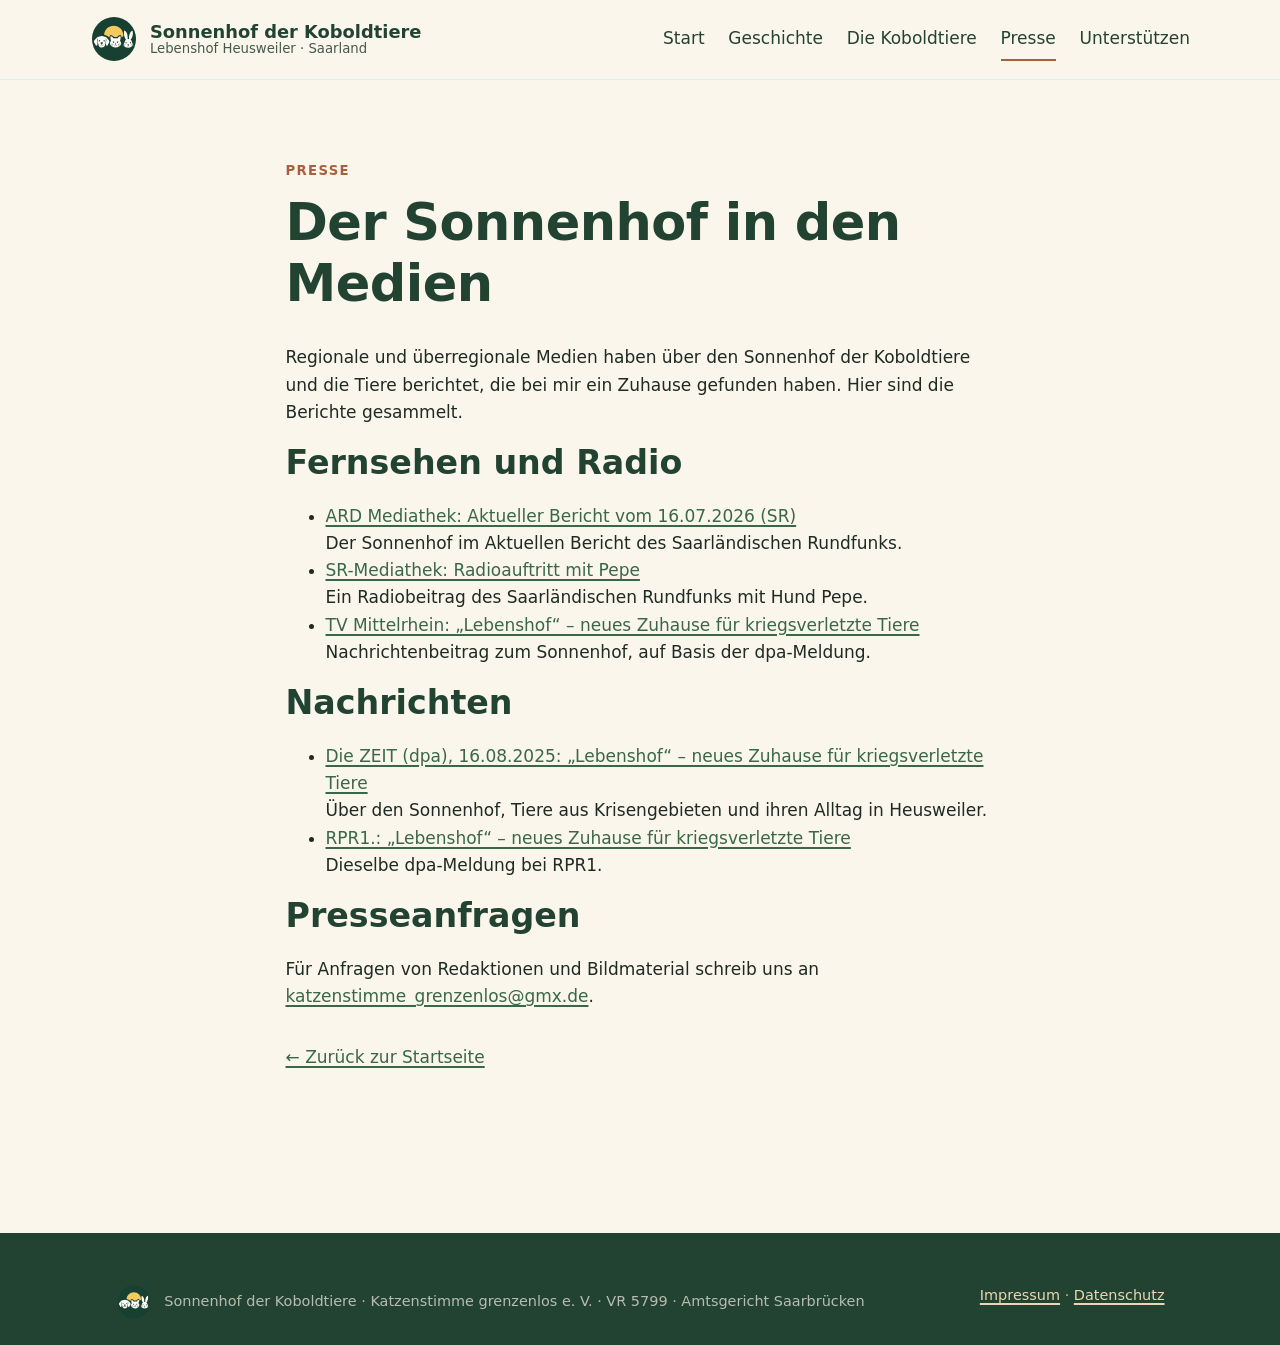
==== presse.html @ c27199dd "Sonnenhof: Texte in Laras Ich-Form, Presse-Seite, Kontaktadresse angepasst Co-Authored-By: Claude So" ====
<!DOCTYPE html>
<html lang="de">
<head>
  <meta charset="UTF-8">
  <meta name="viewport" content="width=device-width, initial-scale=1.0">
  <title>Presse – Sonnenhof der Koboldtiere</title>
  <meta name="description" content="Berichte über den Sonnenhof der Koboldtiere und Lara Sohn: Nachrichten, Radio und Fernsehen über den Lebenshof für querschnittsgelähmte Hunde und Katzen in Heusweiler.">
  <meta name="robots" content="index, follow">
  <link rel="canonical" href="https://sonnenhof-der-koboldtiere.de/presse.html">
  <meta name="theme-color" content="#173f32">
  <link rel="icon" href="favicon.ico" sizes="32x32">
  <link rel="icon" href="favicon.svg?v=20260930" type="image/svg+xml">
  <link rel="apple-touch-icon" href="apple-touch-icon.png">
  <link rel="manifest" href="site.webmanifest">
  <link rel="stylesheet" href="assets/css/sonnenhof.css">
</head>
<body>
  <a class="skip-link" href="#main">Zum Inhalt springen</a>

  <header class="site-header">
    <div class="layout site-header-inner">
      <a class="site-brand" href="index.html" aria-label="Sonnenhof der Koboldtiere Startseite">
        <img class="site-brand-mark" src="assets/img/logo/sonnenhof-bildmarke.svg" alt="">
        <span class="site-brand-text">
          <span class="site-brand-name">Sonnenhof der Koboldtiere</span>
          <span class="site-brand-sub">Lebenshof Heusweiler · Saarland</span>
        </span>
      </a>
      <nav class="site-nav" aria-label="Hauptnavigation">
        <a href="index.html#start">Start</a>
        <a href="index.html#geschichte">Geschichte</a>
        <a href="index.html#tiere">Die Koboldtiere</a>
        <a class="is-current" href="presse.html" aria-current="page">Presse</a>
        <a href="index.html#helfen">Unterstützen</a>
      </nav>
    </div>
  </header>

  <main id="main" class="section">
    <div class="layout" style="max-width: 760px;">
      <span class="label" style="text-transform: uppercase; letter-spacing: 0.1em; font-size: 0.78rem; color: var(--sonnenhof-clay); font-weight: 700; display: inline-block; margin-bottom: 0.6rem;">Presse</span>
      <h1>Der Sonnenhof in den Medien</h1>
      <p>Regionale und überregionale Medien haben über den Sonnenhof der Koboldtiere und die Tiere berichtet, die bei mir ein Zuhause gefunden haben. Hier sind die Berichte gesammelt.</p>

      <h2>Fernsehen und Radio</h2>
      <ul>
        <li><a href="https://www.ardmediathek.de/video/aktueller-bericht/aktueller-bericht-16-07-2026/sr/Y3JpZDovL3NyLW9ubGluZS5kZS9BQl8xNzEzOTA" target="_blank" rel="noopener noreferrer">ARD Mediathek: Aktueller Bericht vom 16.07.2026 (SR)</a><br>Der Sonnenhof im Aktuellen Bericht des Saarländischen Rundfunks.</li>
        <li><a href="https://www.sr-mediathek.de/index.php?seite=7&amp;id=133752" target="_blank" rel="noopener noreferrer">SR-Mediathek: Radioauftritt mit Pepe</a><br>Ein Radiobeitrag des Saarländischen Rundfunks mit Hund Pepe.</li>
        <li><a href="https://www.tv-mittelrhein.de/mediathek/news/25108/Lebenshof_neues_Zuhause_fuer_kriegsverletzte_Tiere.html" target="_blank" rel="noopener noreferrer">TV Mittelrhein: „Lebenshof“ – neues Zuhause für kriegsverletzte Tiere</a><br>Nachrichtenbeitrag zum Sonnenhof, auf Basis der dpa-Meldung.</li>
      </ul>

      <h2>Nachrichten</h2>
      <ul>
        <li><a href="https://www.zeit.de/news/2025-08/16/lebenshof-neues-zuhause-fuer-kriegsverletzte-tiere" target="_blank" rel="noopener noreferrer">Die ZEIT (dpa), 16.08.2025: „Lebenshof“ – neues Zuhause für kriegsverletzte Tiere</a><br>Über den Sonnenhof, Tiere aus Krisengebieten und ihren Alltag in Heusweiler.</li>
        <li><a href="https://www.rpr1.de/nachrichten/dpa-rheinland-pfalz/lebenshof-neues-zuhause-fuer-kriegsverletzte-tiere" target="_blank" rel="noopener noreferrer">RPR1.: „Lebenshof“ – neues Zuhause für kriegsverletzte Tiere</a><br>Dieselbe dpa-Meldung bei RPR1.</li>
      </ul>

      <h2>Presseanfragen</h2>
      <p>Für Anfragen von Redaktionen und Bildmaterial schreib uns an <a href="mailto:katzenstimme_grenzenlos@gmx.de">katzenstimme_grenzenlos@gmx.de</a>.</p>

      <p style="margin-top: 2rem;"><a href="index.html">← Zurück zur Startseite</a></p>
    </div>
  </main>

  <footer class="site-footer">
    <div class="layout">
      <div class="footer-bottom" style="border-top: none; padding-top: 0;">
        <span class="footer-brand"><img class="footer-brand-mark" src="assets/img/logo/sonnenhof-bildmarke.svg" alt=""><span>Sonnenhof der Koboldtiere · Katzenstimme grenzenlos e.&nbsp;V. · VR 5799 · Amtsgericht Saarbrücken</span></span>
        <span><a href="sonnenhof-impressum.html">Impressum</a> · <a href="sonnenhof-datenschutz.html">Datenschutz</a></span>
      </div>
    </div>
  </footer>
</body>
</html>
---- assets/css/sonnenhof.css ----
/* ------------------------------------------------------------------
   Sonnenhof der Koboldtiere
   Eigene statische Spenderseite, gespendet im Rahmen von
   kostenlose-tierschutz-website.de. Marke: warmes Grün, sandige Akzente.
------------------------------------------------------------------ */

:root {
  --sonnenhof-green-900: #234332;
  --sonnenhof-green-700: #3a6847;
  --sonnenhof-green-500: #5c8c69;
  --sonnenhof-green-300: #9abda5;
  --sonnenhof-green-100: #e3eee5;
  --sonnenhof-sand-100: #f7f1e3;
  --sonnenhof-sand-300: #ead7b1;
  --sonnenhof-sand-500: #c8a96a;
  --sonnenhof-clay: #a85f3e;
  --sonnenhof-cream: #faf6ec;
  --sonnenhof-ink: #1f2b22;
  --sonnenhof-ink-soft: #46594b;
  --sonnenhof-shadow: 0 8px 24px rgba(35, 67, 50, 0.08);
  --sonnenhof-shadow-strong: 0 16px 40px rgba(35, 67, 50, 0.14);
  --sonnenhof-radius: 18px;
  --sonnenhof-radius-sm: 10px;
}

* { box-sizing: border-box; }

html, body {
  margin: 0;
  padding: 0;
  font-family: 'Inter', 'Source Sans Pro', system-ui, -apple-system, BlinkMacSystemFont, 'Segoe UI', Roboto, sans-serif;
  color: var(--sonnenhof-ink);
  background: var(--sonnenhof-cream);
  line-height: 1.6;
  font-size: 17px;
  -webkit-font-smoothing: antialiased;
}

img { max-width: 100%; display: block; }

a {
  color: var(--sonnenhof-green-700);
  text-decoration: underline;
  text-underline-offset: 3px;
  text-decoration-thickness: 1.5px;
}
a:hover { color: var(--sonnenhof-green-900); }

h1, h2, h3, h4 { color: var(--sonnenhof-green-900); margin: 0 0 0.6em; line-height: 1.2; font-weight: 700; }

h1 { font-size: clamp(2rem, 4vw, 3rem); letter-spacing: -0.01em; }
h2 { font-size: clamp(1.6rem, 2.6vw, 2.2rem); margin-top: 0; }
h3 { font-size: 1.25rem; }
p { margin: 0 0 1rem; }

.layout {
  max-width: 1100px;
  margin: 0 auto;
  padding: 0 1.5rem;
}

/* ----- Header ----- */
.site-header {
  background: var(--sonnenhof-cream);
  border-bottom: 1px solid var(--sonnenhof-green-100);
  position: sticky;
  top: 0;
  z-index: 30;
  backdrop-filter: saturate(140%) blur(6px);
  background-color: rgba(250, 246, 236, 0.92);
}

.site-header-inner {
  display: flex;
  align-items: center;
  justify-content: space-between;
  gap: 1.5rem;
  padding: 0.9rem 0;
  flex-wrap: wrap;
}

.site-brand {
  display: flex;
  align-items: center;
  gap: 0.7rem;
  text-decoration: none;
  color: var(--sonnenhof-green-900);
  font-weight: 700;
}
.site-brand-mark { width: 48px; height: 48px; flex-shrink: 0; }
.site-brand-text { display: flex; flex-direction: column; line-height: 1.1; }
.site-brand-name { font-size: 1.05rem; }
.site-brand-sub { font-size: 0.78rem; color: var(--sonnenhof-ink-soft); font-weight: 500; }

.site-nav {
  display: flex;
  gap: 1.4rem;
  align-items: center;
  flex-wrap: wrap;
}
.site-nav a {
  text-decoration: none;
  color: var(--sonnenhof-green-900);
  font-weight: 500;
  padding: 0.4rem 0;
  border-bottom: 2px solid transparent;
  transition: border-color .15s;
}
.site-nav a:hover { border-bottom-color: var(--sonnenhof-green-500); }
.site-nav a.is-current { border-bottom-color: var(--sonnenhof-clay); }

.header-cta {
  background: var(--sonnenhof-clay);
  color: #fff7e8 !important;
  padding: 0.55rem 1.05rem !important;
  border-radius: 999px;
  border: none !important;
  font-weight: 600;
}
.header-cta:hover { background: #8b4a2d; color: #fff7e8 !important; }

@media (max-width: 720px) {
  .site-header-inner { padding: 0.7rem 0; }
  .site-nav { gap: 0.9rem; font-size: 0.92rem; }
  .site-brand-sub { display: none; }
  .site-brand-mark { width: 42px; height: 42px; }
}

/* ----- Hero ----- */
.hero {
  position: relative;
  background:
    radial-gradient(ellipse at 80% 10%, rgba(200, 169, 106, 0.32), transparent 55%),
    linear-gradient(180deg, #eef5e9 0%, var(--sonnenhof-cream) 100%);
  padding: 4.5rem 0 5rem;
  overflow: hidden;
}

.hero-grid {
  display: grid;
  grid-template-columns: 1.2fr 0.8fr;
  gap: 3rem;
  align-items: center;
}

.hero-eyebrow {
  display: inline-flex;
  align-items: center;
  gap: 0.45rem;
  background: var(--sonnenhof-green-100);
  color: var(--sonnenhof-green-900);
  padding: 0.35rem 0.85rem;
  border-radius: 999px;
  font-size: 0.85rem;
  font-weight: 600;
  letter-spacing: 0.01em;
  margin-bottom: 1.2rem;
}
.hero-eyebrow-dot {
  width: 8px; height: 8px;
  background: var(--sonnenhof-clay);
  border-radius: 50%;
}

.hero h1 { margin-bottom: 1.1rem; }
.hero-lead {
  font-size: 1.1rem;
  color: var(--sonnenhof-ink-soft);
  max-width: 38ch;
  margin-bottom: 1.8rem;
}

.hero-cta-row {
  display: flex;
  flex-wrap: wrap;
  gap: 0.8rem;
  margin-bottom: 2.2rem;
}

.btn {
  display: inline-flex;
  align-items: center;
  gap: 0.4rem;
  padding: 0.85rem 1.4rem;
  border-radius: 999px;
  font-weight: 600;
  text-decoration: none;
  font-size: 1rem;
  transition: transform .15s ease, background .15s, color .15s, border-color .15s;
  border: 2px solid transparent;
  cursor: pointer;
}
.btn:hover { transform: translateY(-1px); }
.btn-primary {
  background: var(--sonnenhof-clay);
  color: #fff7e8;
  border-color: var(--sonnenhof-clay);
}
.btn-primary:hover { background: #8b4a2d; border-color: #8b4a2d; color: #fff7e8; }
.btn-outline {
  background: transparent;
  color: var(--sonnenhof-green-900);
  border-color: var(--sonnenhof-green-500);
}
.btn-outline:hover { background: var(--sonnenhof-green-100); color: var(--sonnenhof-green-900); }

.hero-meta {
  display: flex;
  gap: 2rem;
  flex-wrap: wrap;
  color: var(--sonnenhof-ink-soft);
}
.hero-meta div { min-width: 0; }
.hero-meta strong { color: var(--sonnenhof-green-900); display: block; font-size: 1.1rem; }
.hero-meta span { font-size: 0.88rem; }

.hero-art {
  position: relative;
  aspect-ratio: 1 / 1.1;
  border-radius: 28px;
  background: linear-gradient(155deg, var(--sonnenhof-green-300) 0%, var(--sonnenhof-green-500) 60%, var(--sonnenhof-green-700) 100%);
  box-shadow: var(--sonnenhof-shadow-strong);
  display: flex;
  align-items: center;
  justify-content: center;
  color: #fff7e8;
  overflow: hidden;
}
.hero-art-label {
  position: absolute;
  bottom: 1rem; left: 1rem; right: 1rem;
  text-align: center;
  padding: 0.6rem 1rem;
  font-size: 0.85rem;
  background: rgba(33, 57, 42, 0.55);
  border-radius: 10px;
}
.hero-art-svg { width: 78%; height: auto; }

@media (max-width: 880px) {
  .hero-grid { grid-template-columns: 1fr; }
  .hero-art { aspect-ratio: 1 / 0.85; max-width: 460px; margin: 0 auto; }
}

/* ----- Sections ----- */
.section { padding: 4.5rem 0; }
.section-alt { background: #f3efe2; }
.section-green { background: var(--sonnenhof-green-700); color: #fff7e8; }
.section-green h2, .section-green h3 { color: #fff7e8; }
.section-green a { color: var(--sonnenhof-sand-300); }

.section-head { margin-bottom: 2.6rem; }
.section-head .label {
  text-transform: uppercase;
  letter-spacing: 0.1em;
  font-size: 0.78rem;
  color: var(--sonnenhof-clay);
  font-weight: 700;
  display: inline-block;
  margin-bottom: 0.6rem;
}
.section-head .label.center { display: block; text-align: center; }
.section-lead {
  max-width: 56ch;
  color: var(--sonnenhof-ink-soft);
  font-size: 1.05rem;
}

/* ----- Card / Grid ----- */
.card-grid {
  display: grid;
  grid-template-columns: repeat(auto-fit, minmax(260px, 1fr));
  gap: 1.5rem;
}

.card {
  background: #fff;
  border-radius: var(--sonnenhof-radius);
  padding: 1.6rem;
  box-shadow: var(--sonnenhof-shadow);
  border: 1px solid var(--sonnenhof-green-100);
}
.card h3 { margin-top: 0; }

.tile {
  background: #fff;
  border-radius: var(--sonnenhof-radius);
  overflow: hidden;
  box-shadow: var(--sonnenhof-shadow);
  display: flex;
  flex-direction: column;
  border: 1px solid var(--sonnenhof-green-100);
}
.tile-image {
  aspect-ratio: 4 / 3;
  background: linear-gradient(140deg, var(--sonnenhof-green-300) 0%, var(--sonnenhof-green-500) 100%);
  position: relative;
  display: flex;
  align-items: center;
  justify-content: center;
  overflow: hidden;
}
.tile-image img { width: 100%; height: 100%; object-fit: cover; }
.tile-body { padding: 1.3rem 1.4rem 1.5rem; flex-grow: 1; display: flex; flex-direction: column; }
.tile-body p { color: var(--sonnenhof-ink-soft); margin-bottom: 0.6rem; }
.tile-tag {
  display: inline-block;
  padding: 0.25rem 0.7rem;
  background: var(--sonnenhof-green-100);
  color: var(--sonnenhof-green-700);
  border-radius: 999px;
  font-size: 0.78rem;
  font-weight: 600;
  margin-bottom: 0.6rem;
  align-self: flex-start;
}
.tile-name { font-weight: 700; color: var(--sonnenhof-green-900); font-size: 1.15rem; margin: 0 0 0.3rem; }

/* ----- Spendenblock ----- */
.donate-grid {
  display: grid;
  grid-template-columns: repeat(auto-fit, minmax(280px, 1fr));
  gap: 1.4rem;
  margin: 2.5rem 0;
}

.donate-card {
  background: #fff;
  border-radius: var(--sonnenhof-radius);
  padding: 2rem 1.7rem;
  border: 2px solid var(--sonnenhof-green-100);
  position: relative;
  display: flex;
  flex-direction: column;
}
.donate-card.featured {
  background: var(--sonnenhof-green-700);
  color: #fff7e8;
  border-color: var(--sonnenhof-green-700);
}
.donate-card.featured h3 { color: #fff7e8; }
.donate-card.featured .donate-amount { color: var(--sonnenhof-sand-300); }

.donate-step {
  display: inline-flex;
  align-items: center;
  justify-content: center;
  width: 38px; height: 38px;
  border-radius: 50%;
  background: var(--sonnenhof-green-100);
  color: var(--sonnenhof-green-900);
  font-weight: 700;
  margin-bottom: 1rem;
}
.donate-card.featured .donate-step { background: var(--sonnenhof-sand-300); color: var(--sonnenhof-green-900); }

.donate-amount {
  font-size: 1.9rem;
  font-weight: 700;
  color: var(--sonnenhof-green-700);
  margin: 0.4rem 0 0.8rem;
  line-height: 1;
}

.bank-box {
  background: #fff;
  border: 2px dashed var(--sonnenhof-green-300);
  border-radius: var(--sonnenhof-radius);
  padding: 1.6rem;
  margin: 1rem 0 2rem;
}
.bank-row {
  display: flex;
  justify-content: space-between;
  gap: 1rem;
  padding: 0.5rem 0;
  border-bottom: 1px solid var(--sonnenhof-green-100);
  align-items: baseline;
}
.bank-row:last-child { border-bottom: none; }
.bank-row dt { color: var(--sonnenhof-ink-soft); font-size: 0.9rem; }
.bank-row dd { margin: 0; font-family: ui-monospace, SFMono-Regular, Menlo, monospace; font-weight: 600; color: var(--sonnenhof-green-900); }

.copy-btn {
  background: var(--sonnenhof-green-100);
  color: var(--sonnenhof-green-900);
  border: none;
  border-radius: 6px;
  padding: 0.2rem 0.6rem;
  font-size: 0.78rem;
  cursor: pointer;
  margin-left: 0.4rem;
  font-family: inherit;
}
.copy-btn:hover { background: var(--sonnenhof-green-300); }

/* ----- Hallo-Box ----- */
.callout {
  background: var(--sonnenhof-sand-100);
  border-left: 5px solid var(--sonnenhof-clay);
  border-radius: var(--sonnenhof-radius-sm);
  padding: 1.3rem 1.5rem;
  margin: 1.8rem 0;
}
.callout strong { color: var(--sonnenhof-clay); }

/* ----- Story timeline ----- */
.timeline {
  display: grid;
  grid-template-columns: repeat(auto-fit, minmax(220px, 1fr));
  gap: 1.4rem;
  margin-top: 2rem;
}
.timeline-item {
  background: #fff;
  border-radius: var(--sonnenhof-radius);
  padding: 1.4rem;
  border-top: 5px solid var(--sonnenhof-clay);
  box-shadow: var(--sonnenhof-shadow);
}
.timeline-year {
  font-size: 1.4rem;
  font-weight: 700;
  color: var(--sonnenhof-clay);
  line-height: 1;
}
.timeline-item h3 { margin: 0.5rem 0 0.5rem; font-size: 1.1rem; }
.timeline-item p { color: var(--sonnenhof-ink-soft); font-size: 0.95rem; margin: 0; }

/* ----- Quote ----- */
.pull-quote {
  font-family: 'Source Serif Pro', Georgia, serif;
  font-size: clamp(1.4rem, 2.2vw, 1.8rem);
  font-style: italic;
  color: var(--sonnenhof-green-900);
  line-height: 1.4;
  border-left: 4px solid var(--sonnenhof-clay);
  padding: 0.5rem 0 0.5rem 1.5rem;
  margin: 1.5rem 0 1.8rem;
  max-width: 36ch;
}
.pull-quote-cite { font-style: normal; font-size: 0.95rem; color: var(--sonnenhof-ink-soft); margin-top: 0.5rem; }

/* ----- Footer ----- */
.site-footer {
  background: var(--sonnenhof-green-900);
  color: #d8e6dc;
  padding: 3rem 0 1.5rem;
  margin-top: 4rem;
}
.site-footer a { color: var(--sonnenhof-sand-300); }
.site-footer a:hover { color: var(--sonnenhof-sand-100); }

.footer-grid {
  display: grid;
  grid-template-columns: 1.4fr 1fr 1fr;
  gap: 2.5rem;
  margin-bottom: 2.5rem;
}
.footer-grid h4 { color: var(--sonnenhof-sand-100); font-size: 0.95rem; margin-bottom: 0.8rem; text-transform: uppercase; letter-spacing: 0.08em; }
.footer-grid ul { list-style: none; padding: 0; margin: 0; }
.footer-grid li { margin-bottom: 0.5rem; font-size: 0.95rem; }
.footer-brand { display: flex; align-items: center; gap: 0.75rem; }
.footer-brand-mark { width: 36px; height: 36px; flex: 0 0 36px; }
.footer-brand .footer-name { margin: 0; }

.footer-bottom {
  border-top: 1px solid rgba(247, 241, 227, 0.18);
  padding-top: 1.5rem;
  display: flex;
  justify-content: space-between;
  flex-wrap: wrap;
  gap: 0.8rem;
  font-size: 0.85rem;
  color: rgba(247, 241, 227, 0.7);
}

@media (max-width: 720px) {
  .footer-grid { grid-template-columns: 1fr; gap: 1.6rem; }
  .section { padding: 3rem 0; }
  .hero { padding: 3rem 0 3.5rem; }
}

/* ----- Skip link / a11y ----- */
.skip-link {
  position: absolute;
  left: -9999px;
  top: 0;
  background: var(--sonnenhof-green-900);
  color: #fff7e8;
  padding: 0.5rem 1rem;
  z-index: 100;
}
.skip-link:focus { left: 0; }

.sr-only {
  position: absolute;
  width: 1px; height: 1px;
  padding: 0; margin: -1px;
  overflow: hidden;
  clip: rect(0,0,0,0);
  white-space: nowrap;
  border: 0;
}

/* ----- Photo placeholder & missing image note ----- */
.photo-placeholder {
  width: 100%; height: 100%;
  display: flex; align-items: center; justify-content: center;
  background: linear-gradient(140deg, var(--sonnenhof-green-300) 0%, var(--sonnenhof-green-500) 100%);
  color: #fff7e8;
  font-family: 'Source Serif Pro', Georgia, serif;
  font-style: italic;
  text-align: center;
  padding: 1rem;
  font-size: 1.05rem;
}
.photo-todo {
  background: rgba(33, 57, 42, 0.06);
  border: 1px dashed var(--sonnenhof-clay);
  color: #7a3f25;
  padding: 0.5rem 0.9rem;
  border-radius: var(--sonnenhof-radius-sm);
  font-size: 0.85rem;
  margin: 0.8rem 0 0;
  display: inline-block;
}

@media (max-width: 360px) {
  .section h1 { font-size: 1.5rem; }
}

/* ----- Inline lists with icon dot ----- */
.dot-list { list-style: none; padding-left: 0; }
.dot-list li {
  position: relative;
  padding-left: 1.6rem;
  margin-bottom: 0.5rem;
  color: var(--sonnenhof-ink-soft);
}
.dot-list li::before {
  content: "";
  position: absolute;
  left: 0; top: 0.65em;
  width: 9px; height: 9px;
  background: var(--sonnenhof-clay);
  border-radius: 50%;
}

/* ----- Reveal on scroll ----- */
.reveal { opacity: 0; transform: translateY(14px); transition: opacity .55s, transform .55s; }
.reveal.in { opacity: 1; transform: translateY(0); }

@media (prefers-reduced-motion: reduce) {
  .reveal { opacity: 1; transform: none; transition: none; }
  .btn:hover { transform: none; }
}
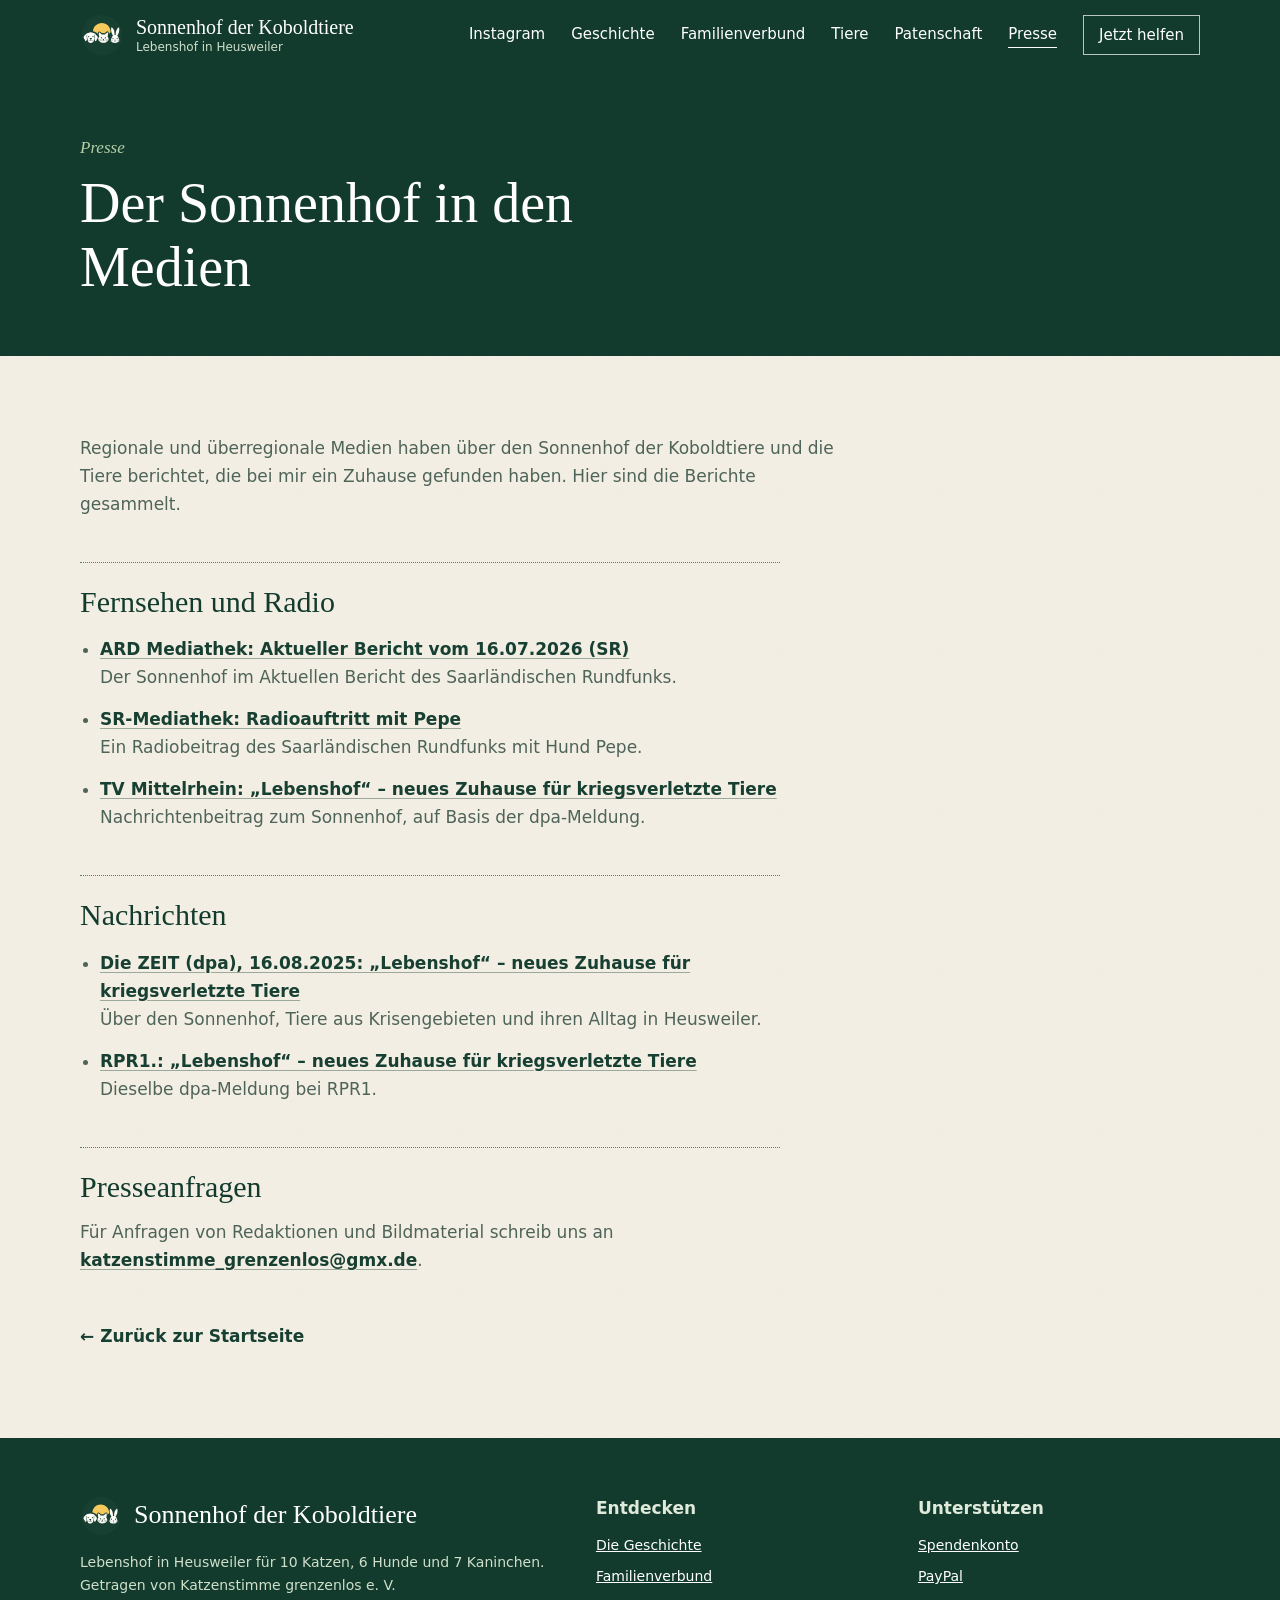
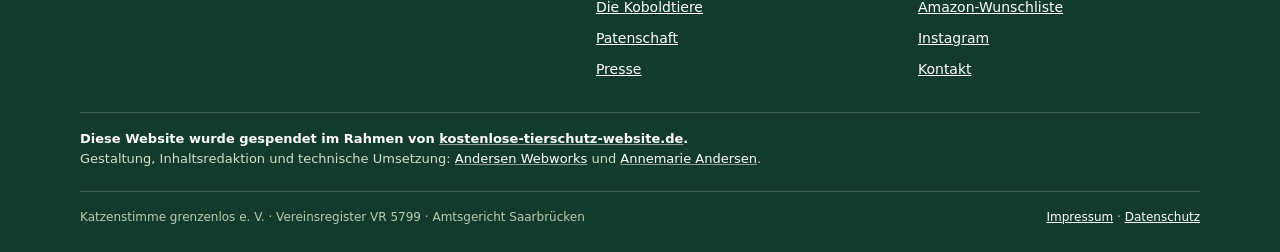
==== commit ffea69f1: "Sonnenhof: ein Stylesheet für alle Seiten; Presse, Impressum und Datenschutz mit Kopf, Menü und Fuß " ====
--- a/presse.html
+++ b/presse.html
@@ -15,60 +15,111 @@
   <link rel="stylesheet" href="assets/css/sonnenhof.css">
 </head>
 <body>
-  <a class="skip-link" href="#main">Zum Inhalt springen</a>
+  <a class="skip" href="#inhalt">Zum Inhalt springen</a>
 
   <header class="site-header">
-    <div class="layout site-header-inner">
-      <a class="site-brand" href="index.html" aria-label="Sonnenhof der Koboldtiere Startseite">
-        <img class="site-brand-mark" src="assets/img/logo/sonnenhof-bildmarke.svg" alt="">
-        <span class="site-brand-text">
-          <span class="site-brand-name">Sonnenhof der Koboldtiere</span>
-          <span class="site-brand-sub">Lebenshof Heusweiler · Saarland</span>
-        </span>
+    <div class="wrap header-inner">
+      <a class="brand" href="index.html" aria-label="Sonnenhof der Koboldtiere, Startseite">
+        <img class="brand-mark" src="assets/img/logo/sonnenhof-bildmarke.svg" alt="">
+        <span class="brand-name">Sonnenhof der Koboldtiere<small>Lebenshof in Heusweiler</small></span>
       </a>
-      <nav class="site-nav" aria-label="Hauptnavigation">
-        <a href="index.html#start">Start</a>
+      <button class="menu-button" type="button" aria-expanded="false" aria-controls="hauptnavigation">Menü</button>
+      <nav class="main-nav" id="hauptnavigation" aria-label="Hauptnavigation">
+        <a href="index.html#instagram">Instagram</a>
         <a href="index.html#geschichte">Geschichte</a>
-        <a href="index.html#tiere">Die Koboldtiere</a>
-        <a class="is-current" href="presse.html" aria-current="page">Presse</a>
-        <a href="index.html#helfen">Unterstützen</a>
+        <a href="index.html#familie">Familienverbund</a>
+        <a href="index.html#tiere">Tiere</a>
+        <a href="index.html#patenschaft">Patenschaft</a>
+        <a href="presse.html" aria-current="page">Presse</a>
+        <a class="nav-help" href="index.html#helfen">Jetzt helfen</a>
       </nav>
     </div>
   </header>
 
-  <main id="main" class="section">
-    <div class="layout" style="max-width: 760px;">
-      <span class="label" style="text-transform: uppercase; letter-spacing: 0.1em; font-size: 0.78rem; color: var(--sonnenhof-clay); font-weight: 700; display: inline-block; margin-bottom: 0.6rem;">Presse</span>
-      <h1>Der Sonnenhof in den Medien</h1>
-      <p>Regionale und überregionale Medien haben über den Sonnenhof der Koboldtiere und die Tiere berichtet, die bei mir ein Zuhause gefunden haben. Hier sind die Berichte gesammelt.</p>
+  <main id="inhalt">
+    <section class="page-hero">
+      <div class="wrap">
+        <div class="section-label">Presse</div>
+        <h1>Der Sonnenhof in den Medien</h1>
+      </div>
+    </section>
+    <div class="wrap page-body">
+      <div class="page-content">
+        <p>Regionale und überregionale Medien haben über den Sonnenhof der Koboldtiere und die Tiere berichtet, die bei mir ein Zuhause gefunden haben. Hier sind die Berichte gesammelt.</p>
 
-      <h2>Fernsehen und Radio</h2>
-      <ul>
-        <li><a href="https://www.ardmediathek.de/video/aktueller-bericht/aktueller-bericht-16-07-2026/sr/Y3JpZDovL3NyLW9ubGluZS5kZS9BQl8xNzEzOTA" target="_blank" rel="noopener noreferrer">ARD Mediathek: Aktueller Bericht vom 16.07.2026 (SR)</a><br>Der Sonnenhof im Aktuellen Bericht des Saarländischen Rundfunks.</li>
-        <li><a href="https://www.sr-mediathek.de/index.php?seite=7&amp;id=133752" target="_blank" rel="noopener noreferrer">SR-Mediathek: Radioauftritt mit Pepe</a><br>Ein Radiobeitrag des Saarländischen Rundfunks mit Hund Pepe.</li>
-        <li><a href="https://www.tv-mittelrhein.de/mediathek/news/25108/Lebenshof_neues_Zuhause_fuer_kriegsverletzte_Tiere.html" target="_blank" rel="noopener noreferrer">TV Mittelrhein: „Lebenshof“ – neues Zuhause für kriegsverletzte Tiere</a><br>Nachrichtenbeitrag zum Sonnenhof, auf Basis der dpa-Meldung.</li>
-      </ul>
+        <h2>Fernsehen und Radio</h2>
+        <ul>
+          <li><a href="https://www.ardmediathek.de/video/aktueller-bericht/aktueller-bericht-16-07-2026/sr/Y3JpZDovL3NyLW9ubGluZS5kZS9BQl8xNzEzOTA" target="_blank" rel="noopener noreferrer">ARD Mediathek: Aktueller Bericht vom 16.07.2026 (SR)</a><br>Der Sonnenhof im Aktuellen Bericht des Saarländischen Rundfunks.</li>
+          <li><a href="https://www.sr-mediathek.de/index.php?seite=7&amp;id=133752" target="_blank" rel="noopener noreferrer">SR-Mediathek: Radioauftritt mit Pepe</a><br>Ein Radiobeitrag des Saarländischen Rundfunks mit Hund Pepe.</li>
+          <li><a href="https://www.tv-mittelrhein.de/mediathek/news/25108/Lebenshof_neues_Zuhause_fuer_kriegsverletzte_Tiere.html" target="_blank" rel="noopener noreferrer">TV Mittelrhein: „Lebenshof“ – neues Zuhause für kriegsverletzte Tiere</a><br>Nachrichtenbeitrag zum Sonnenhof, auf Basis der dpa-Meldung.</li>
+        </ul>
 
-      <h2>Nachrichten</h2>
-      <ul>
-        <li><a href="https://www.zeit.de/news/2025-08/16/lebenshof-neues-zuhause-fuer-kriegsverletzte-tiere" target="_blank" rel="noopener noreferrer">Die ZEIT (dpa), 16.08.2025: „Lebenshof“ – neues Zuhause für kriegsverletzte Tiere</a><br>Über den Sonnenhof, Tiere aus Krisengebieten und ihren Alltag in Heusweiler.</li>
-        <li><a href="https://www.rpr1.de/nachrichten/dpa-rheinland-pfalz/lebenshof-neues-zuhause-fuer-kriegsverletzte-tiere" target="_blank" rel="noopener noreferrer">RPR1.: „Lebenshof“ – neues Zuhause für kriegsverletzte Tiere</a><br>Dieselbe dpa-Meldung bei RPR1.</li>
-      </ul>
+        <h2>Nachrichten</h2>
+        <ul>
+          <li><a href="https://www.zeit.de/news/2025-08/16/lebenshof-neues-zuhause-fuer-kriegsverletzte-tiere" target="_blank" rel="noopener noreferrer">Die ZEIT (dpa), 16.08.2025: „Lebenshof“ – neues Zuhause für kriegsverletzte Tiere</a><br>Über den Sonnenhof, Tiere aus Krisengebieten und ihren Alltag in Heusweiler.</li>
+          <li><a href="https://www.rpr1.de/nachrichten/dpa-rheinland-pfalz/lebenshof-neues-zuhause-fuer-kriegsverletzte-tiere" target="_blank" rel="noopener noreferrer">RPR1.: „Lebenshof“ – neues Zuhause für kriegsverletzte Tiere</a><br>Dieselbe dpa-Meldung bei RPR1.</li>
+        </ul>
 
-      <h2>Presseanfragen</h2>
-      <p>Für Anfragen von Redaktionen und Bildmaterial schreib uns an <a href="mailto:katzenstimme_grenzenlos@gmx.de">katzenstimme_grenzenlos@gmx.de</a>.</p>
+        <h2>Presseanfragen</h2>
+        <p>Für Anfragen von Redaktionen und Bildmaterial schreib uns an <a href="mailto:katzenstimme_grenzenlos@gmx.de">katzenstimme_grenzenlos@gmx.de</a>.</p>
 
-      <p style="margin-top: 2rem;"><a href="index.html">← Zurück zur Startseite</a></p>
+        <p class="page-back"><a href="index.html">← Zurück zur Startseite</a></p>
+
+      </div>
     </div>
   </main>
 
-  <footer class="site-footer">
-    <div class="layout">
-      <div class="footer-bottom" style="border-top: none; padding-top: 0;">
-        <span class="footer-brand"><img class="footer-brand-mark" src="assets/img/logo/sonnenhof-bildmarke.svg" alt=""><span>Sonnenhof der Koboldtiere · Katzenstimme grenzenlos e.&nbsp;V. · VR 5799 · Amtsgericht Saarbrücken</span></span>
-        <span><a href="sonnenhof-impressum.html">Impressum</a> · <a href="sonnenhof-datenschutz.html">Datenschutz</a></span>
+  <footer>
+    <div class="wrap footer-grid">
+      <div>
+        <div class="footer-brand">
+          <img class="footer-brand-mark" src="assets/img/logo/sonnenhof-bildmarke.svg" alt="">
+          <div class="footer-name">Sonnenhof der Koboldtiere</div>
+        </div>
+        <p>Lebenshof in Heusweiler für 10 Katzen, 6 Hunde und 7 Kaninchen. Getragen von Katzenstimme grenzenlos e. V.</p>
+      </div>
+      <div>
+        <strong>Entdecken</strong>
+        <ul>
+          <li><a href="index.html#geschichte">Die Geschichte</a></li>
+          <li><a href="index.html#familie">Familienverbund</a></li>
+          <li><a href="index.html#tiere">Die Koboldtiere</a></li>
+          <li><a href="index.html#patenschaft">Patenschaft</a></li>
+          <li><a href="presse.html">Presse</a></li>
+        </ul>
+      </div>
+      <div>
+        <strong>Unterstützen</strong>
+        <ul>
+          <li><a href="index.html#helfen">Spendenkonto</a></li>
+          <li><a href="https://www.paypal.me/katzenstimme" target="_blank" rel="noopener noreferrer">PayPal</a></li>
+          <li><a href="https://www.amazon.de/hz/wishlist/ls/34C3XM2DW4QZP" target="_blank" rel="noopener noreferrer">Amazon-Wunschliste</a></li>
+          <li><a href="https://www.instagram.com/sonnenhof_der_koboldtiere/" target="_blank" rel="noopener noreferrer">Instagram</a></li>
+          <li><a href="mailto:katzenstimme_grenzenlos@gmx.de">Kontakt</a></li>
+        </ul>
       </div>
     </div>
+
+    <div class="wrap">
+      <p class="footer-credit">
+        <strong>Diese Website wurde gespendet im Rahmen von <a href="https://kostenlose-tierschutz-website.de" target="_blank" rel="noopener noreferrer">kostenlose-tierschutz-website.de</a>.</strong><br>
+        Gestaltung, Inhaltsredaktion und technische Umsetzung: <a href="https://andersen-webworks.de" target="_blank" rel="noopener noreferrer">Andersen Webworks</a> und <a href="https://annemarie-andersen.de" target="_blank" rel="noopener noreferrer">Annemarie Andersen</a>.
+      </p>
+    </div>
+
+    <div class="wrap footer-bottom">
+      <span>Katzenstimme grenzenlos e. V. · Vereinsregister VR 5799 · Amtsgericht Saarbrücken</span>
+      <span><a href="sonnenhof-impressum.html">Impressum</a> · <a href="sonnenhof-datenschutz.html">Datenschutz</a></span>
+    </div>
   </footer>
+
+  <script>
+    const menuButton = document.querySelector('.menu-button');
+    const navigation = document.querySelector('.main-nav');
+    menuButton.addEventListener('click', () => {
+      const isOpen = navigation.classList.toggle('is-open');
+      menuButton.setAttribute('aria-expanded', String(isOpen));
+    });
+  </script>
 </body>
 </html>
--- a/assets/css/sonnenhof.css
+++ b/assets/css/sonnenhof.css
@@ -1,557 +1,1107 @@
-/* ------------------------------------------------------------------
-   Sonnenhof der Koboldtiere
-   Eigene statische Spenderseite, gespendet im Rahmen von
-   kostenlose-tierschutz-website.de. Marke: warmes Grün, sandige Akzente.
------------------------------------------------------------------- */
-
+/* Sonnenhof der Koboldtiere: ein Stylesheet für alle Seiten */
 :root {
-  --sonnenhof-green-900: #234332;
-  --sonnenhof-green-700: #3a6847;
-  --sonnenhof-green-500: #5c8c69;
-  --sonnenhof-green-300: #9abda5;
-  --sonnenhof-green-100: #e3eee5;
-  --sonnenhof-sand-100: #f7f1e3;
-  --sonnenhof-sand-300: #ead7b1;
-  --sonnenhof-sand-500: #c8a96a;
-  --sonnenhof-clay: #a85f3e;
-  --sonnenhof-cream: #faf6ec;
-  --sonnenhof-ink: #1f2b22;
-  --sonnenhof-ink-soft: #46594b;
-  --sonnenhof-shadow: 0 8px 24px rgba(35, 67, 50, 0.08);
-  --sonnenhof-shadow-strong: 0 16px 40px rgba(35, 67, 50, 0.14);
-  --sonnenhof-radius: 18px;
-  --sonnenhof-radius-sm: 10px;
+  --pine: #173f32;
+  --pine-dark: #123b2d;
+  --moss: #2d5b43;
+  --leaf: #56845d;
+  --leaf-text: #3f6548;
+  --fern: #7eaa7d;
+  --sage: #b6cea9;
+  --mint: #eaf2e8;
+  --honey: #d9b968;
+  --sun: #d9b968;
+  --coral: #b4624c;
+  --cream: #f6f1e6;
+  --paper: #fbf8f0;
+  --ink: #1a3028;
+  --muted: #4f6458;
+  --line: #d9dfcf;
+  --content: 1120px;
+  --serif: "Iowan Old Style", "Palatino Linotype", Palatino, "Book Antiqua", Georgia, serif;
+  --sans: "Segoe UI", system-ui, -apple-system, "Helvetica Neue", Arial, sans-serif;
 }
 
 * { box-sizing: border-box; }
-
-html, body {
+html { scroll-behavior: smooth; scroll-padding-top: 74px; }
+body {
   margin: 0;
-  padding: 0;
-  font-family: 'Inter', 'Source Sans Pro', system-ui, -apple-system, BlinkMacSystemFont, 'Segoe UI', Roboto, sans-serif;
-  color: var(--sonnenhof-ink);
-  background: var(--sonnenhof-cream);
-  line-height: 1.6;
+  color: var(--ink);
+  background-color: var(--cream);
+  background-image: url("data:image/svg+xml,%3Csvg xmlns='http://www.w3.org/2000/svg' width='160' height='160'%3E%3Cfilter id='n'%3E%3CfeTurbulence type='fractalNoise' baseFrequency='.8' numOctaves='2' stitchTiles='stitch'/%3E%3CfeColorMatrix values='0 0 0 0 .2 0 0 0 0 .25 0 0 0 0 .2 0 0 0 .05 0'/%3E%3C/filter%3E%3Crect width='160' height='160' filter='url(%23n)'/%3E%3C/svg%3E");
+  font-family: var(--sans);
   font-size: 17px;
-  -webkit-font-smoothing: antialiased;
-}
-
-img { max-width: 100%; display: block; }
-
-a {
-  color: var(--sonnenhof-green-700);
-  text-decoration: underline;
-  text-underline-offset: 3px;
-  text-decoration-thickness: 1.5px;
-}
-a:hover { color: var(--sonnenhof-green-900); }
-
-h1, h2, h3, h4 { color: var(--sonnenhof-green-900); margin: 0 0 0.6em; line-height: 1.2; font-weight: 700; }
-
-h1 { font-size: clamp(2rem, 4vw, 3rem); letter-spacing: -0.01em; }
-h2 { font-size: clamp(1.6rem, 2.6vw, 2.2rem); margin-top: 0; }
-h3 { font-size: 1.25rem; }
-p { margin: 0 0 1rem; }
-
-.layout {
-  max-width: 1100px;
-  margin: 0 auto;
-  padding: 0 1.5rem;
-}
-
-/* ----- Header ----- */
+  line-height: 1.65;
+}
+img { display: block; max-width: 100%; }
+a { color: inherit; }
+button { font: inherit; }
+:focus-visible { outline: 3px solid var(--honey); outline-offset: 3px; }
+.wrap { width: min(calc(100% - 44px), var(--content)); margin: 0 auto; }
+.skip {
+  position: fixed;
+  top: 14px;
+  left: -10000px;
+  z-index: 100;
+  padding: 10px 14px;
+  color: var(--pine);
+  background: var(--paper);
+}
+.skip:focus { left: 14px; }
+
 .site-header {
-  background: var(--sonnenhof-cream);
-  border-bottom: 1px solid var(--sonnenhof-green-100);
   position: sticky;
   top: 0;
-  z-index: 30;
-  backdrop-filter: saturate(140%) blur(6px);
-  background-color: rgba(250, 246, 236, 0.92);
-}
-
-.site-header-inner {
+  z-index: 20;
+  color: #fff;
+  background: var(--pine-dark);
+}
+.header-inner {
+  min-height: 70px;
   display: flex;
   align-items: center;
   justify-content: space-between;
-  gap: 1.5rem;
-  padding: 0.9rem 0;
-  flex-wrap: wrap;
-}
-
-.site-brand {
+  gap: 28px;
+}
+.brand {
+  display: inline-flex;
+  align-items: center;
+  gap: 12px;
+  min-width: 0;
+  text-decoration: none;
+}
+.brand-mark { width: 44px; height: 44px; flex: 0 0 44px; }
+.brand-name {
+  display: grid;
+  color: #fff;
+  font-family: var(--serif);
+  font-size: 20px;
+  line-height: 1.1;
+}
+.brand-name small {
+  margin-top: 3px;
+  color: #cfe0cb;
+  font-family: var(--sans);
+  font-size: 12px;
+}
+.main-nav {
   display: flex;
   align-items: center;
-  gap: 0.7rem;
+  gap: 26px;
+}
+.main-nav a {
+  color: #fff;
+  font-size: 15px;
   text-decoration: none;
-  color: var(--sonnenhof-green-900);
+  background: linear-gradient(currentColor, currentColor) 0 100% / 0 1px no-repeat;
+  padding-bottom: 2px;
+  transition: background-size .2s ease;
+}
+.main-nav a:hover,
+.main-nav a[aria-current="page"] { background-size: 100% 1px; }
+.main-nav .nav-help {
+  padding: 7px 15px;
+  border: 1px solid rgba(255,255,255,.7);
+  color: #fff !important;
+  background-image: none;
+}
+.main-nav .nav-help:hover { background: rgba(255,255,255,.12); }
+.menu-button {
+  display: none;
+  margin-left: auto;
+  min-width: 44px;
+  min-height: 44px;
+  border: 1px solid rgba(255,255,255,.45);
+  color: #fff;
+  background: transparent;
+  cursor: pointer;
+}
+
+.sticky-help {
+  position: fixed;
+  right: 18px;
+  bottom: 18px;
+  z-index: 30;
+  padding: 11px 18px;
+  color: var(--pine-dark);
+  background: var(--honey);
   font-weight: 700;
-}
-.site-brand-mark { width: 48px; height: 48px; flex-shrink: 0; }
-.site-brand-text { display: flex; flex-direction: column; line-height: 1.1; }
-.site-brand-name { font-size: 1.05rem; }
-.site-brand-sub { font-size: 0.78rem; color: var(--sonnenhof-ink-soft); font-weight: 500; }
-
-.site-nav {
-  display: flex;
-  gap: 1.4rem;
-  align-items: center;
-  flex-wrap: wrap;
-}
-.site-nav a {
+  font-size: 15px;
   text-decoration: none;
-  color: var(--sonnenhof-green-900);
+  box-shadow: 0 2px 8px rgba(18, 59, 45, .3);
+  opacity: 0;
+  pointer-events: none;
+  transition: opacity .25s ease;
+}
+.sticky-help.is-visible { opacity: 1; pointer-events: auto; }
+.sticky-help:hover { background: #e4c97f; }
+.sticky-help-dot { display: none; }
+
+/* Einstieg: Text links auf Grün, Foto rechts */
+.hero {
+  display: grid;
+  grid-template-columns: minmax(0, 5fr) minmax(0, 6fr);
+  min-height: min(660px, calc(100svh - 70px));
+  padding: 0;
+  color: #fff;
+  background: var(--pine-dark);
+  position: relative;
+}
+.hero-image { position: relative; grid-column: 2; grid-row: 1; min-height: 420px; }
+.hero-image img {
+  position: absolute;
+  inset: 0;
+  width: 100%;
+  height: 100%;
+  object-fit: cover;
+  object-position: 63% 48%;
+}
+.hero-overlay { display: none; }
+.hero-inner {
+  grid-column: 1;
+  grid-row: 1;
+  align-self: center;
+  width: auto;
+  margin: 0;
+  padding: 56px 56px 56px max(22px, calc((100vw - var(--content)) / 2));
+}
+.eyebrow,
+.section-label {
+  color: var(--leaf-text);
+  font-family: var(--serif);
+  font-size: 17px;
+  font-style: italic;
+}
+.hero .eyebrow { color: var(--sage); font-size: 16px; }
+h1, h2, h3 {
+  margin: 0;
+  font-family: var(--serif);
   font-weight: 500;
-  padding: 0.4rem 0;
-  border-bottom: 2px solid transparent;
-  transition: border-color .15s;
-}
-.site-nav a:hover { border-bottom-color: var(--sonnenhof-green-500); }
-.site-nav a.is-current { border-bottom-color: var(--sonnenhof-clay); }
-
-.header-cta {
-  background: var(--sonnenhof-clay);
-  color: #fff7e8 !important;
-  padding: 0.55rem 1.05rem !important;
-  border-radius: 999px;
-  border: none !important;
-  font-weight: 600;
-}
-.header-cta:hover { background: #8b4a2d; color: #fff7e8 !important; }
-
-@media (max-width: 720px) {
-  .site-header-inner { padding: 0.7rem 0; }
-  .site-nav { gap: 0.9rem; font-size: 0.92rem; }
-  .site-brand-sub { display: none; }
-  .site-brand-mark { width: 42px; height: 42px; }
-}
-
-/* ----- Hero ----- */
-.hero {
-  position: relative;
-  background:
-    radial-gradient(ellipse at 80% 10%, rgba(200, 169, 106, 0.32), transparent 55%),
-    linear-gradient(180deg, #eef5e9 0%, var(--sonnenhof-cream) 100%);
-  padding: 4.5rem 0 5rem;
-  overflow: hidden;
-}
-
-.hero-grid {
-  display: grid;
-  grid-template-columns: 1.2fr 0.8fr;
-  gap: 3rem;
-  align-items: center;
-}
-
-.hero-eyebrow {
-  display: inline-flex;
-  align-items: center;
-  gap: 0.45rem;
-  background: var(--sonnenhof-green-100);
-  color: var(--sonnenhof-green-900);
-  padding: 0.35rem 0.85rem;
-  border-radius: 999px;
-  font-size: 0.85rem;
-  font-weight: 600;
-  letter-spacing: 0.01em;
-  margin-bottom: 1.2rem;
-}
-.hero-eyebrow-dot {
-  width: 8px; height: 8px;
-  background: var(--sonnenhof-clay);
-  border-radius: 50%;
-}
-
-.hero h1 { margin-bottom: 1.1rem; }
+  line-height: 1.14;
+  letter-spacing: 0;
+}
+h1 {
+  max-width: 620px;
+  margin-top: 14px;
+  font-size: clamp(42px, 5.4vw, 70px);
+}
 .hero-lead {
-  font-size: 1.1rem;
-  color: var(--sonnenhof-ink-soft);
-  max-width: 38ch;
-  margin-bottom: 1.8rem;
-}
-
-.hero-cta-row {
+  max-width: 520px;
+  margin: 24px 0 0;
+  color: #eef4ea;
+  font-size: clamp(18px, 1.8vw, 21px);
+  line-height: 1.55;
+}
+.button-row {
   display: flex;
   flex-wrap: wrap;
-  gap: 0.8rem;
-  margin-bottom: 2.2rem;
-}
-
-.btn {
+  align-items: center;
+  gap: 14px 26px;
+  margin-top: 32px;
+}
+.button {
   display: inline-flex;
+  min-height: 48px;
   align-items: center;
-  gap: 0.4rem;
-  padding: 0.85rem 1.4rem;
-  border-radius: 999px;
+  justify-content: center;
+  padding: 10px 22px;
+  border: 1px solid var(--pine);
+  border-radius: 2px;
   font-weight: 600;
   text-decoration: none;
-  font-size: 1rem;
-  transition: transform .15s ease, background .15s, color .15s, border-color .15s;
-  border: 2px solid transparent;
   cursor: pointer;
-}
-.btn:hover { transform: translateY(-1px); }
-.btn-primary {
-  background: var(--sonnenhof-clay);
-  color: #fff7e8;
-  border-color: var(--sonnenhof-clay);
-}
-.btn-primary:hover { background: #8b4a2d; border-color: #8b4a2d; color: #fff7e8; }
-.btn-outline {
+  transition: background .16s ease, color .16s ease;
+}
+.button-primary { color: var(--paper); background: var(--pine); }
+.button-primary:hover { background: var(--moss); }
+.hero .button-primary,
+.support .button-primary,
+.patenschaft .button-primary { color: var(--pine-dark); background: var(--paper); border-color: var(--paper); }
+.hero .button-primary:hover { background: #fff; }
+.button-outline {
+  min-height: 0;
+  padding: 0 0 2px;
+  border: 0;
+  border-bottom: 1px solid rgba(255,255,255,.7);
+  border-radius: 0;
+  color: #fff;
   background: transparent;
-  color: var(--sonnenhof-green-900);
-  border-color: var(--sonnenhof-green-500);
-}
-.btn-outline:hover { background: var(--sonnenhof-green-100); color: var(--sonnenhof-green-900); }
-
-.hero-meta {
+}
+.button-outline:hover { border-bottom-color: #fff; background: transparent; }
+.photo-credit {
+  position: absolute;
+  right: 14px;
+  bottom: 12px;
+  z-index: 1;
+  padding: 3px 8px;
+  color: #fff;
+  background: rgba(12, 43, 33, .6);
+  font-size: 11px;
+}
+
+/* Auf einen Blick: wer auf dem Hof lebt, mit Motiven aus dem Logo */
+.quick-facts {
+  padding: 60px 0 68px;
+  border-bottom: 1px solid var(--line);
+  background: var(--cream);
+}
+.facts-head { display: flex; align-items: baseline; gap: 18px; flex-wrap: wrap; }
+.facts-head h2 { margin: 0; font-size: clamp(28px, 3vw, 36px); }
+.quick-facts-grid {
+  display: grid;
+  grid-template-columns: repeat(4, 1fr);
+  gap: 18px;
+  margin-top: 28px;
+}
+.quick-fact {
   display: flex;
-  gap: 2rem;
-  flex-wrap: wrap;
-  color: var(--sonnenhof-ink-soft);
-}
-.hero-meta div { min-width: 0; }
-.hero-meta strong { color: var(--sonnenhof-green-900); display: block; font-size: 1.1rem; }
-.hero-meta span { font-size: 0.88rem; }
-
-.hero-art {
-  position: relative;
-  aspect-ratio: 1 / 1.1;
-  border-radius: 28px;
-  background: linear-gradient(155deg, var(--sonnenhof-green-300) 0%, var(--sonnenhof-green-500) 60%, var(--sonnenhof-green-700) 100%);
-  box-shadow: var(--sonnenhof-shadow-strong);
+  flex-direction: column;
+  padding: 26px 24px 24px;
+  background: var(--paper);
+  border: 1px solid var(--line);
+  border-radius: 6px;
+  box-shadow: 0 1px 2px rgba(18,59,45,.06), 0 10px 24px rgba(18,59,45,.06);
+}
+.fact-medal {
+  width: 76px;
+  height: 76px;
+  border-radius: 50%;
+  background-color: var(--pine);
+  background-image: url("../img/logo/sonnenhof-bildmarke.svg");
+  background-repeat: no-repeat;
+  background-size: 276px 276px;
+  box-shadow: 0 0 0 4px var(--paper), 0 0 0 5px var(--sage);
+}
+.fact-medal-dog { background-position: -30px -112px; }
+.fact-medal-cat { background-position: -108px -112px; }
+.fact-medal-rabbit { background-position: -182px -103px; }
+.fact-medal-home { background-size: 76px 76px; background-position: center; }
+.fact-number {
+  margin-top: 22px;
+  color: var(--pine);
+  font-family: var(--serif);
+  font-size: 56px;
+  line-height: 1;
+}
+.quick-fact strong {
+  margin-top: 8px;
+  color: var(--pine-dark);
+  font-family: var(--serif);
+  font-size: 21px;
+  font-weight: 500;
+  line-height: 1.2;
+}
+.fact-text {
+  margin-top: 8px;
+  color: var(--muted);
+  font-size: 15px;
+  line-height: 1.45;
+}
+.quick-fact-home { color: #eef4ea; background: var(--pine); border-color: var(--pine); }
+.quick-fact-home .fact-medal { box-shadow: 0 0 0 4px var(--pine), 0 0 0 5px var(--honey); }
+.quick-fact-home .fact-number { color: var(--honey); }
+.quick-fact-home strong { color: #fff; }
+.quick-fact-home .fact-text { color: #d4e2cf; }
+
+/* Instagram: Hauptkanal des Hofs. Links der Weg dorthin, rechts eine Profilkarte. */
+.insta { background: var(--pine-dark); color: #eef4ea; }
+.insta-grid {
+  display: grid;
+  grid-template-columns: minmax(0, 1fr) minmax(0, 1.05fr);
+  gap: 72px;
+  align-items: center;
+}
+.insta .section-label { color: var(--sage); }
+.insta h2 { color: #fff; }
+.insta .intro { color: #d4e2cf; }
+.insta .intro + .intro { margin-top: 14px; color: #fff; font-family: var(--serif); font-size: 21px; font-style: italic; }
+.ig-glyph { width: 22px; height: 22px; flex: 0 0 auto; }
+.insta-cta {
+  gap: 10px;
+  margin-top: 30px;
+  min-height: 56px;
+  padding: 12px 24px;
+  color: #fff;
+  background: linear-gradient(90deg, #f58529, #dd2a7b 45%, #8134af 80%, #515bd4);
+  border: 0;
+  border-radius: 4px;
+  font-size: 17px;
+  box-shadow: 0 6px 18px rgba(0,0,0,.25);
+  transition: transform .16s ease, box-shadow .16s ease;
+}
+.insta-cta:hover { transform: translateY(-2px); box-shadow: 0 10px 24px rgba(0,0,0,.3); }
+.insta-verein { margin: 18px 0 0; color: #d4e2cf; font-size: 16px; }
+.insta-verein a { color: #fff; font-weight: 600; }
+
+.ig-card {
+  padding: 0 0 6px;
+  color: #262626;
+  background: #fff;
+  border-radius: 14px;
+  box-shadow: 0 24px 60px rgba(0,0,0,.35);
+  font-family: var(--sans);
+  overflow: hidden;
+}
+.ig-bar {
   display: flex;
   align-items: center;
-  justify-content: center;
-  color: #fff7e8;
-  overflow: hidden;
-}
-.hero-art-label {
-  position: absolute;
-  bottom: 1rem; left: 1rem; right: 1rem;
+  gap: 8px;
+  padding: 12px 22px;
+  border-bottom: 1px solid #efefef;
+  font-weight: 600;
+  font-size: 15px;
+}
+.ig-profile {
+  display: flex;
+  align-items: center;
+  gap: 20px;
+  padding: 22px 22px 0;
+  text-decoration: none;
+}
+.ig-avatar {
+  flex: 0 0 auto;
+  padding: 3px;
+  border-radius: 50%;
+  background: linear-gradient(45deg, #f9ce34, #ee2a7b 55%, #6228d7);
+}
+.ig-avatar img { width: 84px; height: 84px; border: 3px solid #fff; border-radius: 50%; }
+.ig-id { display: grid; gap: 2px; min-width: 0; }
+.ig-id strong { font-size: 19px; font-weight: 600; overflow-wrap: anywhere; }
+.ig-id span { color: #555; font-size: 14px; line-height: 1.4; }
+.ig-profile:hover strong { text-decoration: underline; }
+.ig-follow {
+  display: block;
+  margin: 18px 22px 0;
+  padding: 9px;
+  color: #fff;
+  background: #0095f6;
+  border-radius: 8px;
+  font-size: 15px;
+  font-weight: 600;
   text-align: center;
-  padding: 0.6rem 1rem;
-  font-size: 0.85rem;
-  background: rgba(33, 57, 42, 0.55);
-  border-radius: 10px;
-}
-.hero-art-svg { width: 78%; height: auto; }
-
-@media (max-width: 880px) {
-  .hero-grid { grid-template-columns: 1fr; }
-  .hero-art { aspect-ratio: 1 / 0.85; max-width: 460px; margin: 0 auto; }
-}
-
-/* ----- Sections ----- */
-.section { padding: 4.5rem 0; }
-.section-alt { background: #f3efe2; }
-.section-green { background: var(--sonnenhof-green-700); color: #fff7e8; }
-.section-green h2, .section-green h3 { color: #fff7e8; }
-.section-green a { color: var(--sonnenhof-sand-300); }
-
-.section-head { margin-bottom: 2.6rem; }
-.section-head .label {
-  text-transform: uppercase;
-  letter-spacing: 0.1em;
-  font-size: 0.78rem;
-  color: var(--sonnenhof-clay);
-  font-weight: 700;
-  display: inline-block;
-  margin-bottom: 0.6rem;
-}
-.section-head .label.center { display: block; text-align: center; }
-.section-lead {
-  max-width: 56ch;
-  color: var(--sonnenhof-ink-soft);
-  font-size: 1.05rem;
-}
-
-/* ----- Card / Grid ----- */
-.card-grid {
-  display: grid;
-  grid-template-columns: repeat(auto-fit, minmax(260px, 1fr));
-  gap: 1.5rem;
-}
-
-.card {
-  background: #fff;
-  border-radius: var(--sonnenhof-radius);
-  padding: 1.6rem;
-  box-shadow: var(--sonnenhof-shadow);
-  border: 1px solid var(--sonnenhof-green-100);
-}
-.card h3 { margin-top: 0; }
-
-.tile {
-  background: #fff;
-  border-radius: var(--sonnenhof-radius);
-  overflow: hidden;
-  box-shadow: var(--sonnenhof-shadow);
+  text-decoration: none;
+}
+.ig-follow:hover { background: #1877f2; }
+.ig-highlights { margin-top: 22px; padding: 18px 22px 4px; border-top: 1px solid #efefef; }
+.ig-highlights h3 { color: #262626; font-family: var(--sans); font-size: 15px; font-weight: 600; }
+.ig-highlights > p { margin: 2px 0 0; color: #737373; font-size: 14px; line-height: 1.4; }
+.ig-list {
+  display: grid;
+  grid-template-columns: repeat(5, 1fr);
+  gap: 16px 8px;
+  margin: 16px 0 0;
+  padding: 0;
+  list-style: none;
+}
+.ig-list a {
   display: flex;
   flex-direction: column;
-  border: 1px solid var(--sonnenhof-green-100);
-}
-.tile-image {
-  aspect-ratio: 4 / 3;
-  background: linear-gradient(140deg, var(--sonnenhof-green-300) 0%, var(--sonnenhof-green-500) 100%);
-  position: relative;
-  display: flex;
   align-items: center;
-  justify-content: center;
-  overflow: hidden;
-}
-.tile-image img { width: 100%; height: 100%; object-fit: cover; }
-.tile-body { padding: 1.3rem 1.4rem 1.5rem; flex-grow: 1; display: flex; flex-direction: column; }
-.tile-body p { color: var(--sonnenhof-ink-soft); margin-bottom: 0.6rem; }
-.tile-tag {
-  display: inline-block;
-  padding: 0.25rem 0.7rem;
-  background: var(--sonnenhof-green-100);
-  color: var(--sonnenhof-green-700);
-  border-radius: 999px;
-  font-size: 0.78rem;
-  font-weight: 600;
-  margin-bottom: 0.6rem;
-  align-self: flex-start;
-}
-.tile-name { font-weight: 700; color: var(--sonnenhof-green-900); font-size: 1.15rem; margin: 0 0 0.3rem; }
-
-/* ----- Spendenblock ----- */
-.donate-grid {
-  display: grid;
-  grid-template-columns: repeat(auto-fit, minmax(280px, 1fr));
-  gap: 1.4rem;
-  margin: 2.5rem 0;
-}
-
-.donate-card {
+  gap: 6px;
+  color: #262626;
+  text-decoration: none;
+}
+/* Grauer Ring wie bei Instagram-Highlights: dauerhaft gesammelt, nicht neu */
+.ig-ring {
+  display: grid;
+  place-items: center;
+  width: 72px;
+  height: 72px;
+  padding: 3px;
+  border: 1px solid #dbdbdb;
+  border-radius: 50%;
   background: #fff;
-  border-radius: var(--sonnenhof-radius);
-  padding: 2rem 1.7rem;
-  border: 2px solid var(--sonnenhof-green-100);
-  position: relative;
-  display: flex;
-  flex-direction: column;
-}
-.donate-card.featured {
-  background: var(--sonnenhof-green-700);
-  color: #fff7e8;
-  border-color: var(--sonnenhof-green-700);
-}
-.donate-card.featured h3 { color: #fff7e8; }
-.donate-card.featured .donate-amount { color: var(--sonnenhof-sand-300); }
-
-.donate-step {
-  display: inline-flex;
-  align-items: center;
-  justify-content: center;
-  width: 38px; height: 38px;
-  border-radius: 50%;
-  background: var(--sonnenhof-green-100);
-  color: var(--sonnenhof-green-900);
-  font-weight: 700;
-  margin-bottom: 1rem;
-}
-.donate-card.featured .donate-step { background: var(--sonnenhof-sand-300); color: var(--sonnenhof-green-900); }
-
-.donate-amount {
-  font-size: 1.9rem;
-  font-weight: 700;
-  color: var(--sonnenhof-green-700);
-  margin: 0.4rem 0 0.8rem;
-  line-height: 1;
-}
-
-.bank-box {
-  background: #fff;
-  border: 2px dashed var(--sonnenhof-green-300);
-  border-radius: var(--sonnenhof-radius);
-  padding: 1.6rem;
-  margin: 1rem 0 2rem;
-}
-.bank-row {
+  transition: transform .16s ease;
+}
+.ig-ring img { width: 100%; height: 100%; border-radius: 50%; object-fit: cover; }
+.ig-ring-more { color: #262626; font-size: 30px; font-weight: 300; line-height: 1; }
+.ig-name { max-width: 82px; font-size: 12px; line-height: 1.25; text-align: center; overflow-wrap: anywhere; }
+.ig-list a:hover .ig-ring,
+.ig-list a:focus-visible .ig-ring { transform: scale(1.07); }
+.ig-list a:hover .ig-name { text-decoration: underline; }
+.ig-latest {
   display: flex;
   justify-content: space-between;
-  gap: 1rem;
-  padding: 0.5rem 0;
-  border-bottom: 1px solid var(--sonnenhof-green-100);
-  align-items: baseline;
-}
-.bank-row:last-child { border-bottom: none; }
-.bank-row dt { color: var(--sonnenhof-ink-soft); font-size: 0.9rem; }
-.bank-row dd { margin: 0; font-family: ui-monospace, SFMono-Regular, Menlo, monospace; font-weight: 600; color: var(--sonnenhof-green-900); }
-
-.copy-btn {
-  background: var(--sonnenhof-green-100);
-  color: var(--sonnenhof-green-900);
-  border: none;
+  gap: 12px;
+  margin: 18px 22px 16px;
+  padding: 12px 16px;
+  color: #262626;
+  background: #f3f3f3;
+  border-radius: 8px;
+  font-size: 14px;
+  font-weight: 600;
+  text-decoration: none;
+}
+.ig-latest:hover { background: #e9e9e9; }
+@media (max-width: 900px) {
+  .insta-grid { grid-template-columns: 1fr; gap: 44px; }
+}
+@media (max-width: 520px) {
+  .insta-cta { width: 100%; font-size: 15px; padding: 12px 16px; }
+  .ig-profile { gap: 14px; padding: 18px 16px 0; }
+  .ig-avatar img { width: 68px; height: 68px; }
+  .ig-id strong { font-size: 16px; }
+  .ig-follow { margin: 16px 16px 0; }
+  .ig-highlights { padding: 16px 0 4px 16px; }
+  .ig-highlights > p { padding-right: 16px; }
+  .ig-list { display: flex; gap: 12px; padding-right: 16px; overflow-x: auto; scrollbar-width: none; }
+  .ig-list li { flex: 0 0 auto; }
+  .ig-ring { width: 66px; height: 66px; }
+  .ig-latest { margin: 16px 16px 14px; }
+}
+@media (prefers-reduced-motion: reduce) {
+  .insta-cta, .ig-ring { transition: none; }
+}
+
+section { padding: 96px 0; }
+.section-heading { max-width: 700px; }
+h2 {
+  max-width: 700px;
+  margin-top: 10px;
+  color: var(--pine-dark);
+  font-size: clamp(32px, 4.2vw, 50px);
+}
+.intro {
+  max-width: 660px;
+  margin: 20px 0 0;
+  color: var(--muted);
+  font-size: 18px;
+}
+.story { background: var(--paper); }
+.story-grid {
+  display: grid;
+  grid-template-columns: 1fr .8fr;
+  gap: 80px;
+  align-items: start;
+}
+.story-copy p { color: var(--muted); }
+.story-copy p + p { margin-top: 16px; }
+.story-quote {
+  margin: 34px 0 0;
+  padding: 4px 0 4px 24px;
+  border-left: 2px solid var(--leaf);
+  color: var(--pine);
+  font-family: var(--serif);
+  font-size: 24px;
+  font-style: italic;
+  line-height: 1.4;
+}
+.story-quote cite {
+  display: block;
+  margin-top: 8px;
+  color: var(--muted);
+  font-family: var(--sans);
+  font-size: 14px;
+  font-style: normal;
+}
+.story-figure {
+  position: sticky;
+  top: 104px;
+  margin: 12px 0 0;
+  padding: 12px 12px 0;
+  background: #fff;
+  box-shadow: 0 1px 2px rgba(18,59,45,.18), 0 8px 18px rgba(18,59,45,.08);
+  transform: rotate(1.3deg);
+}
+.story-figure img {
+  width: 100%;
+  height: 520px;
+  object-fit: cover;
+  object-position: 50% 48%;
+}
+.story-figure figcaption {
+  padding: 12px 4px 14px;
+  color: var(--muted);
+  font-family: var(--serif);
+  font-size: 15px;
+  font-style: italic;
+}
+
+.family { background: var(--cream); border-top: 1px solid var(--line); }
+.family-top {
+  display: flex;
+  align-items: end;
+  justify-content: space-between;
+  gap: 56px;
+}
+.family-top .intro { max-width: 420px; margin: 0; }
+.family-figure {
+  margin: 44px 0 0;
+}
+.family-figure img {
+  width: 100%;
+  aspect-ratio: 16 / 9;
+  object-fit: cover;
+  object-position: center 40%;
+}
+.family-figure figcaption {
+  margin-top: 10px;
+  color: var(--muted);
+  font-family: var(--serif);
+  font-size: 15px;
+  font-style: italic;
+}
+.family-grid {
+  display: grid;
+  grid-template-columns: repeat(3, 1fr);
+  gap: 0;
+  margin-top: 52px;
+}
+.family-item { padding: 0 34px; }
+.family-item:first-child { padding-left: 0; }
+.family-item:last-child { padding-right: 0; }
+.family-item + .family-item { border-left: 1px solid var(--line); }
+.family-item h3 { color: var(--pine); font-size: 28px; }
+.family-item p { margin: 12px 0 0; color: var(--muted); }
+
+.animals { background: var(--paper); border-top: 1px solid var(--line); }
+.animal-layout {
+  display: grid;
+  grid-template-columns: .8fr 1.2fr;
+  gap: 72px;
+  align-items: start;
+}
+.animal-layout .intro { margin-top: 20px; }
+.animal-count {
+  margin: 28px 0 0;
+  padding: 0 0 0 22px;
+  border-left: 2px solid var(--leaf);
+  color: var(--pine-dark);
+  font-family: var(--serif);
+  font-size: 22px;
+  line-height: 1.35;
+}
+.animal-count strong {
+  display: inline-block;
+  margin-right: 6px;
+  color: var(--leaf-text);
+  font-family: var(--serif);
+  font-size: 38px;
+  font-weight: 500;
+  line-height: 1;
+  vertical-align: -3px;
+}
+.animal-notes {
+  display: block;
+  column-count: 2;
+  column-gap: 44px;
+}
+.animal-note {
+  display: inline-block;
+  width: 100%;
+  margin: 0 0 46px;
+  break-inside: avoid;
+}
+.animal-note .animal-kind {
+  display: block;
+  margin-bottom: 10px;
+  color: var(--coral);
+  font-family: var(--serif);
+  font-size: 15px;
+  font-style: italic;
+}
+.animal-note h3 { color: var(--pine); font-size: 29px; }
+.animal-note p { margin: 8px 0 0; color: var(--muted); font-size: 16px; }
+.animal-note figure {
+  margin: 0 0 18px;
+  border: 8px solid #fff;
+  overflow: hidden;
+  background: #fff;
+  box-shadow: 0 1px 2px rgba(18,59,45,.18), 0 6px 14px rgba(18,59,45,.08);
+  transform: rotate(-1.2deg);
+}
+.animal-note:nth-child(even) figure { transform: rotate(1deg); }
+.animal-note figure img {
+  width: 100%;
+  aspect-ratio: 4 / 3;
+  object-fit: cover;
+  object-position: center;
+}
+.animal-note .njuvra-photo { object-position: center 18%; }
+.animal-note .murron-photo { object-position: center 82%; transform: scale(1.55); }
+.animal-note .little-bee-photo { object-position: 45% 55%; }
+.animal-note .pavel-photo { object-position: center 30%; }
+.animal-note .hunter-photo { object-position: center 38%; }
+.animal-note figcaption {
+  padding: 6px 2px 0;
+  color: var(--muted);
+  background: #fff;
+  font-size: 12px;
+}
+.animal-note-wide { padding-top: 22px; border-top: 1px dotted var(--leaf); }
+
+.support { color: #fff; background: var(--pine-dark); }
+.support h2 { color: #fff; }
+.support .section-label { color: var(--sage); }
+.support .intro { color: #dfeadb; }
+.support-grid {
+  display: grid;
+  grid-template-columns: 1fr 1fr;
+  gap: 64px;
+  margin-top: 48px;
+  align-items: start;
+}
+.support-options { display: grid; gap: 0; }
+.support-option {
+  display: grid;
+  grid-template-columns: 44px 1fr;
+  gap: 14px;
+  padding: 24px 0;
+  border-top: 1px solid rgba(255,255,255,.25);
+}
+.support-option:last-child { border-bottom: 1px solid rgba(255,255,255,.25); }
+.support-option-number {
+  color: var(--honey);
+  font-family: var(--serif);
+  font-size: 34px;
+  line-height: 1;
+}
+.support-option h3 { font-size: 26px; }
+.support-option p { margin: 6px 0 0; color: #dfeadb; }
+
+.donation-box {
+  padding: 32px;
+  color: var(--ink);
+  background: var(--paper);
+  border-top: 4px solid var(--honey);
+}
+.donation-box h3 { color: var(--pine); font-size: 32px; }
+.donation-box > p { color: var(--muted); }
+.donation-impact {
+  margin: 18px 0 0;
+  padding: 0 0 0 14px;
+  border-left: 2px solid var(--leaf);
+  color: var(--pine-dark);
+  font-size: 15px;
+  line-height: 1.5;
+}
+.donation-impact strong { color: var(--pine); }
+
+.amount-grid {
+  display: grid;
+  grid-template-columns: repeat(4, 1fr);
+  gap: 8px;
+  margin: 22px 0 0;
+}
+.amount-button {
+  display: grid;
+  gap: 3px;
+  padding: 12px 8px;
+  border: 1px solid var(--line);
+  border-radius: 2px;
+  background: #fff;
+  cursor: pointer;
+  transition: border-color .15s ease, background .15s ease;
+}
+.amount-button:hover { border-color: var(--leaf); }
+.amount-button[aria-pressed="true"] {
+  border-color: var(--pine);
+  background: var(--mint);
+  box-shadow: inset 0 0 0 1px var(--pine);
+}
+.amount-button-amount {
+  color: var(--pine);
+  font-family: var(--serif);
+  font-size: 22px;
+  line-height: 1;
+}
+.amount-button-label { color: var(--muted); font-size: 12px; }
+.amount-custom { margin-top: 12px; }
+.amount-custom label { display: block; margin-bottom: 6px; color: var(--muted); font-size: 14px; }
+.amount-custom input {
+  width: 100%;
+  padding: 11px 13px;
+  border: 1px solid var(--line);
+  border-radius: 2px;
+  background: #fff;
+  color: var(--pine-dark);
+  font: inherit;
+}
+.amount-custom input:focus { border-color: var(--leaf); }
+
+.bank-details { margin: 24px 0 0; }
+.bank-row {
+  display: grid;
+  grid-template-columns: 100px 1fr;
+  gap: 16px;
+  padding: 11px 0;
+  border-top: 1px dotted var(--leaf);
+}
+.bank-row dt { color: var(--muted); font-size: 14px; }
+.bank-row dd {
+  margin: 0;
+  color: var(--pine-dark);
+  font-family: ui-monospace, SFMono-Regular, Consolas, monospace;
+  font-size: 14px;
+  font-weight: 700;
+  overflow-wrap: anywhere;
+}
+.donation-actions { display: grid; gap: 10px; margin-top: 24px; }
+.donation-actions .button { width: 100%; }
+.support .donation-box .button-primary { color: var(--paper); background: var(--pine); border-color: var(--pine); }
+.support .donation-box .button-primary:hover { background: var(--moss); }
+.copy-button { border-color: var(--pine); color: var(--pine); background: transparent; }
+.copy-button:hover { background: var(--mint); }
+.copy-status { min-height: 20px; margin: 8px 0 0; color: var(--leaf-text); font-size: 14px; text-align: center; }
+.tax-note {
+  margin: 16px 0 0;
+  padding-top: 14px;
+  border-top: 1px dotted var(--leaf);
+  color: var(--pine-dark);
+  font-size: 14px;
+  line-height: 1.5;
+}
+.tax-note strong { color: var(--pine); }
+.support-note { margin: 26px 0 0; color: #c9dbc5; font-size: 14px; }
+
+.patenschaft { color: #fff; background: var(--moss); }
+.patenschaft h2 { color: #fff; }
+.patenschaft .section-label { color: var(--sage); }
+.patenschaft .intro { color: #e3eee0; }
+.patenschaft-grid {
+  display: grid;
+  grid-template-columns: minmax(0, 680px) minmax(0, 1fr);
+  gap: 64px;
+  align-items: start;
+  margin-top: 40px;
+}
+.pate-figure {
+  position: sticky;
+  top: 104px;
+  margin: 0;
+  padding: 12px 12px 0;
+  background: #fff;
+  box-shadow: 0 1px 2px rgba(0,0,0,.2), 0 14px 30px rgba(0,0,0,.18);
+  transform: rotate(-1.4deg);
+}
+.pate-figure img {
+  width: 100%;
+  height: auto;
+  aspect-ratio: 3 / 4;
+  object-fit: cover;
+  object-position: 50% 30%;
+}
+.pate-figure figcaption {
+  padding: 12px 4px 14px;
+  color: var(--muted);
+  font-family: var(--serif);
+  font-size: 15px;
+  font-style: italic;
+  line-height: 1.4;
+}
+.patenschaft-foot {
+  margin: 28px 0 0;
+  max-width: 680px;
+  padding: 0 0 0 18px;
+  border-left: 2px solid var(--honey);
+  color: #e3eee0;
+  font-size: 15px;
+  line-height: 1.55;
+}
+.patenschaft-foot a { color: #fff; font-weight: 600; }
+
+.pate-form {
+  padding: 32px;
+  color: var(--ink);
+  background: var(--paper);
+  border-top: 4px solid var(--honey);
+}
+.pate-form h3 { color: var(--pine); font-size: 32px; }
+.pate-form-lead { margin: 12px 0 0; color: var(--muted); }
+.pate-fieldset { margin: 24px 0 0; padding: 0; border: 0; }
+.pate-fieldset legend { padding: 0; color: var(--coral); font-family: var(--serif); font-size: 17px; font-style: italic; }
+.pate-choice {
+  display: flex;
+  gap: 12px;
+  align-items: flex-start;
+  margin-top: 10px;
+  padding: 13px 15px;
+  border: 1px solid var(--line);
+  border-radius: 2px;
+  background: #fff;
+  cursor: pointer;
+}
+.pate-choice input { margin-top: 5px; accent-color: var(--leaf); }
+.pate-choice strong { display: block; color: var(--pine); }
+.pate-choice small { display: block; margin-top: 2px; color: var(--muted); font-size: 14px; }
+.pate-row { display: grid; grid-template-columns: 1fr 1fr; gap: 14px; }
+.pate-row-plz { grid-template-columns: 1fr 2fr; }
+.pate-field { margin-top: 16px; }
+.pate-field[hidden] { display: none; }
+.pate-field label { display: block; margin-bottom: 6px; color: var(--muted); font-size: 14px; }
+.pate-field input {
+  width: 100%;
+  padding: 11px 13px;
+  border: 1px solid var(--line);
+  border-radius: 2px;
+  background: #fff;
+  color: var(--pine-dark);
+  font: inherit;
+}
+.pate-field input:focus { border-color: var(--leaf); }
+.pate-consent {
+  display: flex;
+  gap: 12px;
+  align-items: flex-start;
+  margin-top: 24px;
+  padding-top: 16px;
+  border-top: 1px dotted var(--leaf);
+  color: var(--pine-dark);
+  font-size: 14px;
+  line-height: 1.5;
+}
+.pate-consent input { margin-top: 4px; accent-color: var(--leaf); flex: 0 0 auto; }
+.pate-form-note { margin: 18px 0 0; color: var(--muted); font-size: 14px; }
+.patenschaft .pate-form .button-primary { color: var(--paper); background: var(--pine); border-color: var(--pine); }
+.patenschaft .pate-form .button-primary:hover { background: var(--moss); }
+.pate-submit { width: 100%; margin-top: 18px; }
+.pate-status { min-height: 20px; margin: 10px 0 0; color: var(--leaf-text); font-size: 14px; }
+.pate-status.is-error { color: #a2452f; font-weight: 700; }
+
+/* Wofür Hilfe gebraucht wird */
+.proof { background: var(--paper); }
+.proof-grid {
+  display: grid;
+  grid-template-columns: repeat(4, 1fr);
+  gap: 18px;
+  margin-top: 40px;
+}
+.proof-item {
+  position: relative;
+  padding: 30px 24px 26px;
+  background: var(--cream);
+  border: 1px solid var(--line);
+  border-top: 4px solid var(--honey);
   border-radius: 6px;
-  padding: 0.2rem 0.6rem;
-  font-size: 0.78rem;
-  cursor: pointer;
-  margin-left: 0.4rem;
-  font-family: inherit;
-}
-.copy-btn:hover { background: var(--sonnenhof-green-300); }
-
-/* ----- Hallo-Box ----- */
-.callout {
-  background: var(--sonnenhof-sand-100);
-  border-left: 5px solid var(--sonnenhof-clay);
-  border-radius: var(--sonnenhof-radius-sm);
-  padding: 1.3rem 1.5rem;
-  margin: 1.8rem 0;
-}
-.callout strong { color: var(--sonnenhof-clay); }
-
-/* ----- Story timeline ----- */
-.timeline {
-  display: grid;
-  grid-template-columns: repeat(auto-fit, minmax(220px, 1fr));
-  gap: 1.4rem;
-  margin-top: 2rem;
-}
-.timeline-item {
-  background: #fff;
-  border-radius: var(--sonnenhof-radius);
-  padding: 1.4rem;
-  border-top: 5px solid var(--sonnenhof-clay);
-  box-shadow: var(--sonnenhof-shadow);
-}
-.timeline-year {
-  font-size: 1.4rem;
-  font-weight: 700;
-  color: var(--sonnenhof-clay);
-  line-height: 1;
-}
-.timeline-item h3 { margin: 0.5rem 0 0.5rem; font-size: 1.1rem; }
-.timeline-item p { color: var(--sonnenhof-ink-soft); font-size: 0.95rem; margin: 0; }
-
-/* ----- Quote ----- */
-.pull-quote {
-  font-family: 'Source Serif Pro', Georgia, serif;
-  font-size: clamp(1.4rem, 2.2vw, 1.8rem);
+  box-shadow: 0 1px 2px rgba(18,59,45,.06), 0 10px 24px rgba(18,59,45,.06);
+  transition: transform .18s ease, box-shadow .18s ease;
+}
+.proof-item:hover { transform: translateY(-3px); box-shadow: 0 2px 4px rgba(18,59,45,.08), 0 16px 32px rgba(18,59,45,.1); }
+.proof-icon {
+  display: block;
+  width: 68px;
+  height: 68px;
+  margin-bottom: 20px;
+  border-radius: 50%;
+  box-shadow: 0 0 0 4px var(--cream), 0 0 0 5px var(--sage);
+}
+.proof-item h3 { color: var(--pine); font-size: 26px; }
+.proof-item p { margin: 8px 0 0; color: var(--muted); font-size: 16px; }
+
+.follow { background: var(--cream); border-top: 1px solid var(--line); }
+.follow-grid {
+  display: grid;
+  grid-template-columns: 1.15fr .85fr;
+  gap: 72px;
+  align-items: start;
+}
+.follow-links {
+  display: grid;
+  grid-template-columns: repeat(2, 1fr);
+  gap: 24px;
+  margin-top: 32px;
+}
+.press-links { margin-top: 32px; }
+.press-links h3 { margin-bottom: 12px; color: var(--pine); font-size: 22px; }
+.press-links ul { margin: 0; padding-left: 20px; }
+.press-links li + li { margin-top: 8px; }
+.press-links a { color: var(--pine); }
+.follow-link {
+  padding: 0 0 14px;
+  border-bottom: 1px solid var(--leaf);
+  text-decoration: none;
+}
+.follow-link:hover { border-bottom-width: 2px; padding-bottom: 13px; }
+.follow-link strong {
+  display: block;
+  color: var(--pine);
+  font-family: var(--serif);
+  font-size: 24px;
+  font-weight: 500;
+}
+.follow-link span { display: block; margin-top: 4px; color: var(--muted); font-size: 15px; }
+.closing {
+  margin-top: 8px;
+  padding: 0 0 0 26px;
+  border-left: 2px solid var(--leaf);
+  color: var(--pine);
+  font-family: var(--serif);
+  font-size: 26px;
   font-style: italic;
-  color: var(--sonnenhof-green-900);
-  line-height: 1.4;
-  border-left: 4px solid var(--sonnenhof-clay);
-  padding: 0.5rem 0 0.5rem 1.5rem;
-  margin: 1.5rem 0 1.8rem;
-  max-width: 36ch;
-}
-.pull-quote-cite { font-style: normal; font-size: 0.95rem; color: var(--sonnenhof-ink-soft); margin-top: 0.5rem; }
-
-/* ----- Footer ----- */
-.site-footer {
-  background: var(--sonnenhof-green-900);
-  color: #d8e6dc;
-  padding: 3rem 0 1.5rem;
-  margin-top: 4rem;
-}
-.site-footer a { color: var(--sonnenhof-sand-300); }
-.site-footer a:hover { color: var(--sonnenhof-sand-100); }
-
-.footer-grid {
-  display: grid;
-  grid-template-columns: 1.4fr 1fr 1fr;
-  gap: 2.5rem;
-  margin-bottom: 2.5rem;
-}
-.footer-grid h4 { color: var(--sonnenhof-sand-100); font-size: 0.95rem; margin-bottom: 0.8rem; text-transform: uppercase; letter-spacing: 0.08em; }
-.footer-grid ul { list-style: none; padding: 0; margin: 0; }
-.footer-grid li { margin-bottom: 0.5rem; font-size: 0.95rem; }
-.footer-brand { display: flex; align-items: center; gap: 0.75rem; }
-.footer-brand-mark { width: 36px; height: 36px; flex: 0 0 36px; }
-.footer-brand .footer-name { margin: 0; }
-
+  line-height: 1.38;
+}
+.closing small {
+  display: block;
+  margin-top: 14px;
+  color: var(--muted);
+  font-family: var(--sans);
+  font-size: 14px;
+  font-style: normal;
+  line-height: 1.55;
+}
+
+.cross-link {
+  margin-top: 40px;
+  padding-top: 18px;
+  border-top: 1px dotted var(--leaf);
+  font-size: 15px;
+  color: var(--muted);
+  line-height: 1.55;
+}
+.cross-link strong {
+  display: block;
+  margin-bottom: 4px;
+  color: var(--pine);
+  font-family: var(--serif);
+  font-size: 20px;
+  font-weight: 500;
+}
+.cross-link a { color: var(--leaf-text); font-weight: 600; }
+.cross-link a:hover { color: var(--pine); }
+
+footer {
+  padding: 56px 0 24px;
+  color: #dfeadb;
+  background: var(--pine-dark);
+}
+.footer-grid { display: grid; grid-template-columns: 1.35fr .8fr .8fr; gap: 40px; }
+.footer-name { color: #fff; font-family: var(--serif); font-size: 26px; }
+.footer-brand { display: flex; align-items: center; gap: 12px; margin-bottom: 10px; }
+.footer-brand-mark { width: 42px; height: 42px; flex: 0 0 42px; }
+footer p,
+footer li { color: #cfdfcb; font-size: 14px; }
+footer ul { margin: 12px 0 0; padding: 0; list-style: none; }
+footer li + li { margin-top: 8px; }
+footer a { color: #fff; }
+.footer-credit {
+  margin: 30px 0 0;
+  padding: 16px 0 0;
+  border-top: 1px solid rgba(255,255,255,.18);
+  color: #cfdfcb;
+  font-size: 13px;
+  line-height: 1.55;
+}
+.footer-credit strong { color: #fff; }
+.footer-credit a { color: #fff; text-decoration-color: rgba(255,255,255,.5); }
 .footer-bottom {
-  border-top: 1px solid rgba(247, 241, 227, 0.18);
-  padding-top: 1.5rem;
   display: flex;
   justify-content: space-between;
-  flex-wrap: wrap;
-  gap: 0.8rem;
-  font-size: 0.85rem;
-  color: rgba(247, 241, 227, 0.7);
-}
-
-@media (max-width: 720px) {
-  .footer-grid { grid-template-columns: 1fr; gap: 1.6rem; }
-  .section { padding: 3rem 0; }
-  .hero { padding: 3rem 0 3.5rem; }
-}
-
-/* ----- Skip link / a11y ----- */
-.skip-link {
-  position: absolute;
-  left: -9999px;
-  top: 0;
-  background: var(--sonnenhof-green-900);
-  color: #fff7e8;
-  padding: 0.5rem 1rem;
-  z-index: 100;
-}
-.skip-link:focus { left: 0; }
-
-.sr-only {
-  position: absolute;
-  width: 1px; height: 1px;
-  padding: 0; margin: -1px;
-  overflow: hidden;
-  clip: rect(0,0,0,0);
-  white-space: nowrap;
-  border: 0;
-}
-
-/* ----- Photo placeholder & missing image note ----- */
-.photo-placeholder {
-  width: 100%; height: 100%;
-  display: flex; align-items: center; justify-content: center;
-  background: linear-gradient(140deg, var(--sonnenhof-green-300) 0%, var(--sonnenhof-green-500) 100%);
-  color: #fff7e8;
-  font-family: 'Source Serif Pro', Georgia, serif;
-  font-style: italic;
-  text-align: center;
-  padding: 1rem;
-  font-size: 1.05rem;
-}
-.photo-todo {
-  background: rgba(33, 57, 42, 0.06);
-  border: 1px dashed var(--sonnenhof-clay);
-  color: #7a3f25;
-  padding: 0.5rem 0.9rem;
-  border-radius: var(--sonnenhof-radius-sm);
-  font-size: 0.85rem;
-  margin: 0.8rem 0 0;
-  display: inline-block;
-}
-
-@media (max-width: 360px) {
-  .section h1 { font-size: 1.5rem; }
-}
-
-/* ----- Inline lists with icon dot ----- */
-.dot-list { list-style: none; padding-left: 0; }
-.dot-list li {
-  position: relative;
-  padding-left: 1.6rem;
-  margin-bottom: 0.5rem;
-  color: var(--sonnenhof-ink-soft);
-}
-.dot-list li::before {
-  content: "";
-  position: absolute;
-  left: 0; top: 0.65em;
-  width: 9px; height: 9px;
-  background: var(--sonnenhof-clay);
-  border-radius: 50%;
-}
-
-/* ----- Reveal on scroll ----- */
-.reveal { opacity: 0; transform: translateY(14px); transition: opacity .55s, transform .55s; }
-.reveal.in { opacity: 1; transform: translateY(0); }
-
+  gap: 20px;
+  margin-top: 22px;
+  padding-top: 16px;
+  border-top: 1px solid rgba(255,255,255,.18);
+  color: #b7cbb3;
+  font-size: 12px;
+}
+
+@media (max-width: 1080px) {
+  .quick-facts-grid { grid-template-columns: repeat(2, 1fr); }
+  .proof-grid { grid-template-columns: repeat(2, 1fr); }
+}
+@media (max-width: 900px) {
+  .main-nav {
+    display: none;
+    width: 100%;
+    padding-bottom: 15px;
+    flex-direction: column;
+    align-items: stretch;
+    gap: 8px;
+  }
+  .main-nav.is-open { display: flex; }
+  .main-nav a { padding: 8px 0; }
+  .main-nav .nav-help { padding: 10px 14px; text-align: center; }
+  .menu-button { display: inline-grid; place-items: center; }
+  .header-inner { flex-wrap: wrap; }
+  .hero { grid-template-columns: 1fr; min-height: 0; }
+  .hero-image { grid-column: 1; grid-row: 1; min-height: 0; height: 56vw; max-height: 460px; }
+  .hero-inner { grid-column: 1; grid-row: 2; padding: 36px 22px 44px; }
+  .patenschaft-grid { grid-template-columns: 1fr; gap: 40px; }
+  .pate-figure { position: static; max-width: 420px; }
+  .story-grid,
+  .animal-layout,
+  .support-grid,
+  .follow-grid { grid-template-columns: 1fr; gap: 44px; }
+  .story-figure { position: static; }
+  .story-figure img { height: 420px; }
+  .family-top { display: block; }
+  .family-top .intro { margin-top: 18px; }
+  .footer-grid { grid-template-columns: 1fr 1fr; }
+  .sticky-help { right: 12px; bottom: 12px; padding: 10px 15px; font-size: 14px; }
+}
+@media (max-width: 620px) {
+  .wrap { width: min(calc(100% - 30px), var(--content)); }
+  section { padding: 68px 0; }
+  .hero { padding: 0; }
+  .brand { gap: 9px; }
+  .brand-mark { width: 40px; height: 40px; flex-basis: 40px; }
+  .brand-name { font-size: 16px; }
+  .brand-name small { font-size: 11px; }
+  .hero-inner { padding: 30px 15px 38px; }
+  .family-grid,
+  .follow-links,
+  .footer-grid { grid-template-columns: 1fr; }
+  .proof-item { padding: 22px 16px 20px; }
+  .proof-icon { width: 56px; height: 56px; margin-bottom: 14px; }
+  .proof-item h3 { font-size: 22px; }
+  .proof-item p { font-size: 15px; }
+  .quick-facts { padding: 44px 0 52px; }
+  .quick-facts-grid { gap: 12px; }
+  .quick-fact { padding: 20px 16px; }
+  .fact-medal { width: 60px; height: 60px; background-size: 218px 218px; }
+  .fact-medal-dog { background-position: -24px -89px; }
+  .fact-medal-cat { background-position: -85px -89px; }
+  .fact-medal-rabbit { background-position: -144px -82px; }
+  .fact-medal-home { background-size: 60px 60px; }
+  .fact-number { margin-top: 16px; font-size: 44px; }
+  .quick-fact strong { font-size: 18px; }
+  .fact-text { font-size: 14px; }
+  .family-item,
+  .family-item:first-child,
+  .family-item:last-child { padding: 24px 0; }
+  .family-item + .family-item { border-left: 0; border-top: 1px solid var(--line); }
+  .family-item:first-child { padding-top: 0; }
+  .animal-notes { column-count: 1; }
+  .story-figure img { height: 340px; }
+  .bank-row { grid-template-columns: 1fr; gap: 3px; }
+  .pate-row, .pate-row-plz { grid-template-columns: 1fr; gap: 0; }
+  .pate-form { padding: 24px; }
+  .donation-box { padding: 24px; }
+  .footer-bottom { flex-direction: column; }
+  .amount-grid { grid-template-columns: repeat(2, 1fr); }
+}
 @media (prefers-reduced-motion: reduce) {
-  .reveal { opacity: 1; transform: none; transition: none; }
-  .btn:hover { transform: none; }
-}
+  html { scroll-behavior: auto; }
+  .button, .main-nav a, .proof-item { transition: none; }
+  .sticky-help { transition: opacity .2s ease; }
+}
+
+/* Unterseiten: Presse, Impressum, Datenschutz */
+.page-hero {
+  padding: 64px 0 56px;
+  color: #fff;
+  background: var(--pine-dark);
+}
+.page-hero .section-label { color: var(--sage); }
+.page-hero h1 { margin-top: 10px; color: #fff; font-size: clamp(36px, 4.6vw, 56px); }
+.page-hero .page-lead { max-width: 660px; margin: 18px 0 0; color: #d4e2cf; font-size: 18px; }
+.page-body { padding: 64px 0 88px; }
+.page-content { max-width: 760px; }
+.page-content h2 {
+  margin-top: 44px;
+  padding-top: 22px;
+  border-top: 1px dotted var(--leaf);
+  font-size: clamp(24px, 2.6vw, 30px);
+}
+.page-content h2:first-child { margin-top: 0; padding-top: 0; border-top: 0; }
+.page-content h3 { margin-top: 26px; color: var(--pine); font-size: 21px; }
+.page-content p, .page-content li { color: var(--muted); }
+.page-content p { margin: 14px 0 0; }
+.page-content ul { margin: 16px 0 0; padding-left: 20px; }
+.page-content li + li { margin-top: 14px; }
+.page-content a { color: var(--pine); font-weight: 600; text-decoration-color: rgba(23,63,50,.4); text-underline-offset: 3px; }
+.page-content a:hover { text-decoration-color: currentColor; }
+.page-back { margin-top: 48px !important; }
+.page-back a { text-decoration: none; }
+@media (max-width: 620px) {
+  .page-hero { padding: 44px 0 40px; }
+  .page-body { padding: 44px 0 64px; }
+}
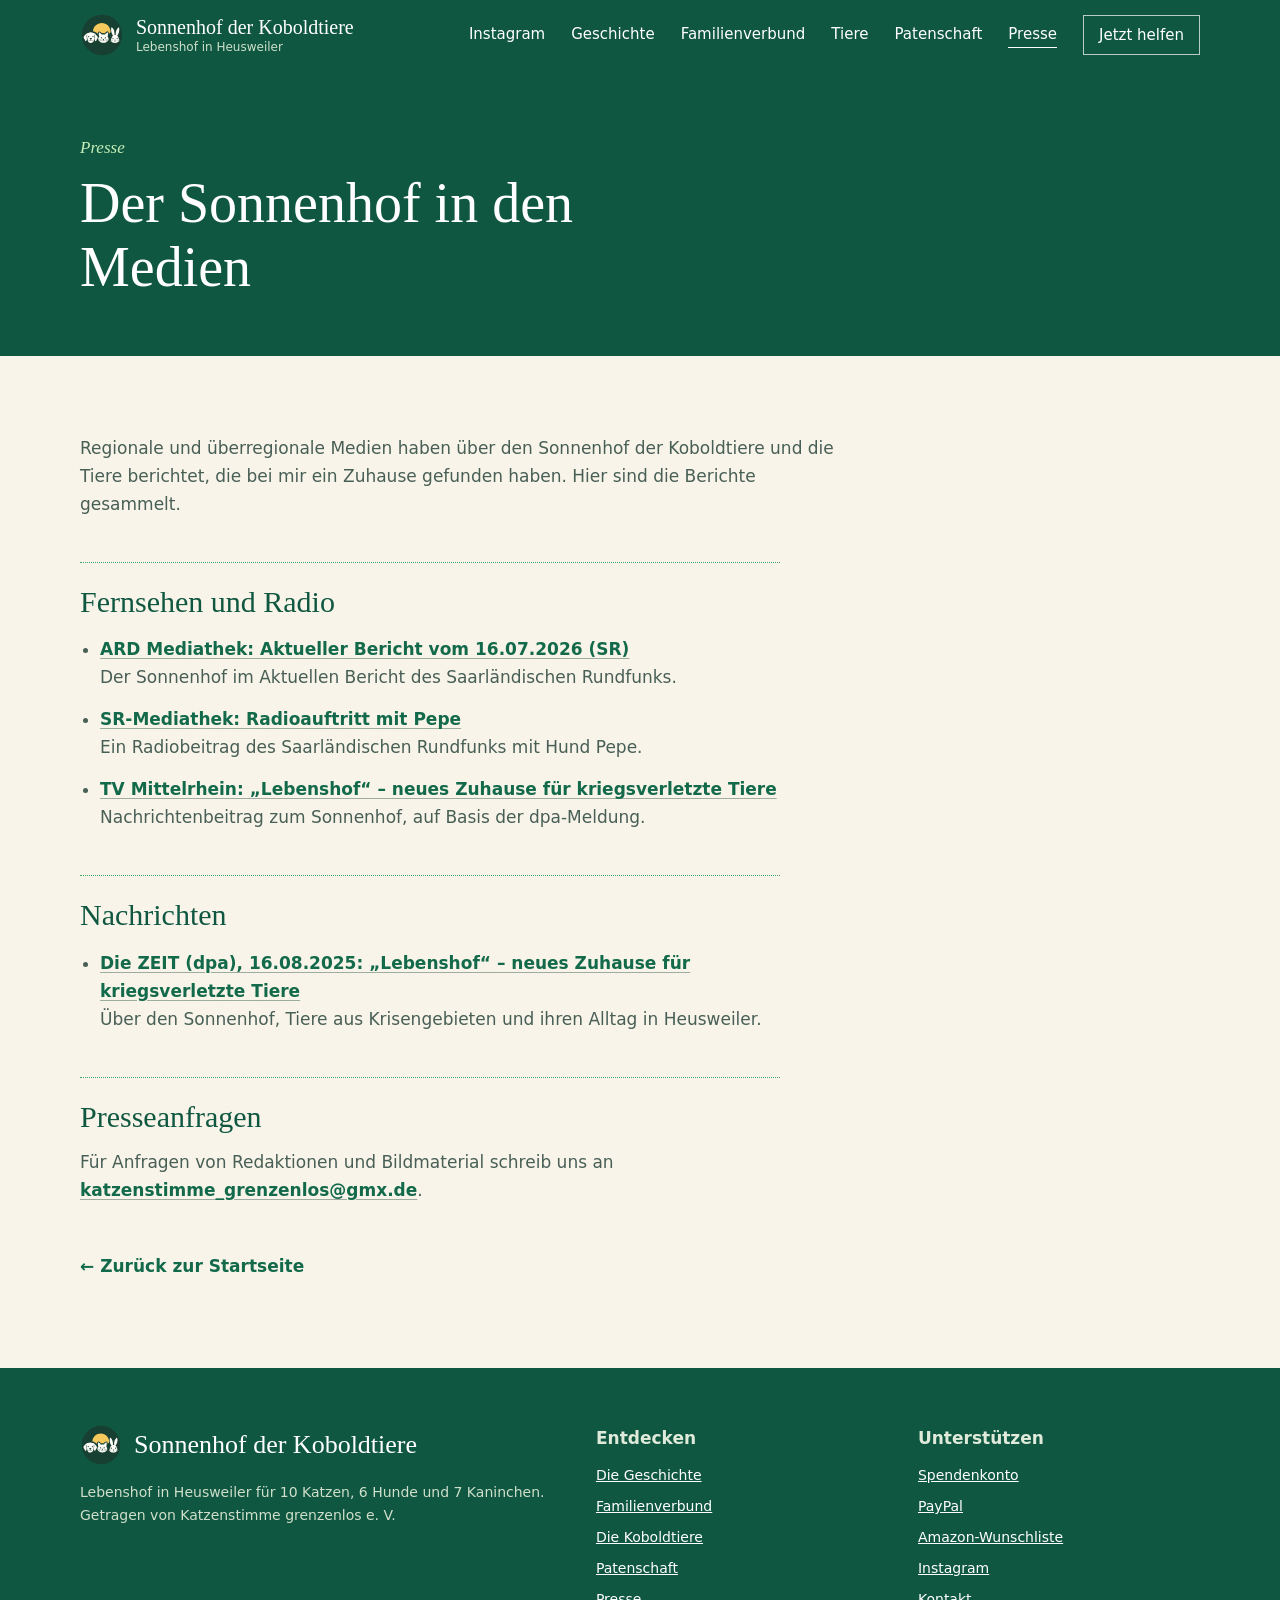
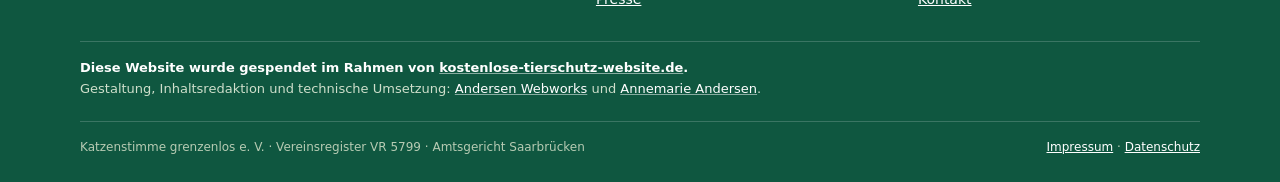
==== commit 291c99bd: "Sonnenhof: Pressesektion direkt nach Instagram (ZEIT/dpa als großer Aufmacher, ARD und SR als Karten" ====
--- a/presse.html
+++ b/presse.html
@@ -57,7 +57,6 @@
         <h2>Nachrichten</h2>
         <ul>
           <li><a href="https://www.zeit.de/news/2025-08/16/lebenshof-neues-zuhause-fuer-kriegsverletzte-tiere" target="_blank" rel="noopener noreferrer">Die ZEIT (dpa), 16.08.2025: „Lebenshof“ – neues Zuhause für kriegsverletzte Tiere</a><br>Über den Sonnenhof, Tiere aus Krisengebieten und ihren Alltag in Heusweiler.</li>
-          <li><a href="https://www.rpr1.de/nachrichten/dpa-rheinland-pfalz/lebenshof-neues-zuhause-fuer-kriegsverletzte-tiere" target="_blank" rel="noopener noreferrer">RPR1.: „Lebenshof“ – neues Zuhause für kriegsverletzte Tiere</a><br>Dieselbe dpa-Meldung bei RPR1.</li>
         </ul>
 
         <h2>Presseanfragen</h2>
--- a/assets/css/sonnenhof.css
+++ b/assets/css/sonnenhof.css
@@ -1,21 +1,23 @@
 /* Sonnenhof der Koboldtiere: ein Stylesheet für alle Seiten */
 :root {
-  --pine: #173f32;
-  --pine-dark: #123b2d;
-  --moss: #2d5b43;
-  --leaf: #56845d;
-  --leaf-text: #3f6548;
-  --fern: #7eaa7d;
-  --sage: #b6cea9;
-  --mint: #eaf2e8;
-  --honey: #d9b968;
-  --sun: #d9b968;
-  --coral: #b4624c;
-  --cream: #f6f1e6;
-  --paper: #fbf8f0;
-  --ink: #1a3028;
-  --muted: #4f6458;
-  --line: #d9dfcf;
+  /* Frisches Grün aus dem Logo, Sonnengelb als Licht, Korallenrot als fröhlicher Akzent */
+  --pine: #136a4b;
+  --pine-dark: #0f5740;
+  --moss: #1f7f58;
+  --leaf: #3fa66a;
+  --leaf-text: #1f7a4d;
+  --fern: #7cc48a;
+  --sage: #c6eeb9;
+  --mint: #e5f6e0;
+  --honey: #f5c95b;
+  --sun: #f5c95b;
+  --coral: #c94f28;
+  --peach: #ff8f62;
+  --cream: #fcf7ec;
+  --paper: #fffdf8;
+  --ink: #15302a;
+  --muted: #485f56;
+  --line: #e3e7d8;
   --content: 1120px;
   --serif: "Iowan Old Style", "Palatino Linotype", Palatino, "Book Antiqua", Georgia, serif;
   --sans: "Segoe UI", system-ui, -apple-system, "Helvetica Neue", Arial, sans-serif;
@@ -143,7 +145,10 @@
   min-height: min(660px, calc(100svh - 70px));
   padding: 0;
   color: #fff;
-  background: var(--pine-dark);
+  background:
+    radial-gradient(circle at 8% 110%, rgba(245,201,91,.32), transparent 46%),
+    radial-gradient(circle at 46% -10%, rgba(255,143,98,.16), transparent 40%),
+    var(--pine-dark);
   position: relative;
 }
 .hero-image { position: relative; grid-column: 2; grid-row: 1; min-height: 420px; }
@@ -166,7 +171,7 @@
 }
 .eyebrow,
 .section-label {
-  color: var(--leaf-text);
+  color: var(--coral);
   font-family: var(--serif);
   font-size: 17px;
   font-style: italic;
@@ -215,8 +220,9 @@
 .button-primary:hover { background: var(--moss); }
 .hero .button-primary,
 .support .button-primary,
-.patenschaft .button-primary { color: var(--pine-dark); background: var(--paper); border-color: var(--paper); }
-.hero .button-primary:hover { background: #fff; }
+.patenschaft .button-primary { color: var(--pine-dark); background: var(--honey); border-color: var(--honey); }
+.hero .button-primary:hover { background: #ffd877; }
+.button-primary { border-radius: 999px; }
 .button-outline {
   min-height: 0;
   padding: 0 0 2px;
@@ -269,7 +275,7 @@
   background-image: url("../img/logo/sonnenhof-bildmarke.svg");
   background-repeat: no-repeat;
   background-size: 276px 276px;
-  box-shadow: 0 0 0 4px var(--paper), 0 0 0 5px var(--sage);
+  box-shadow: 0 0 0 4px var(--paper), 0 0 0 6px var(--honey);
 }
 .fact-medal-dog { background-position: -30px -112px; }
 .fact-medal-cat { background-position: -108px -112px; }
@@ -277,7 +283,7 @@
 .fact-medal-home { background-size: 76px 76px; background-position: center; }
 .fact-number {
   margin-top: 22px;
-  color: var(--pine);
+  color: var(--coral);
   font-family: var(--serif);
   font-size: 56px;
   line-height: 1;
@@ -303,7 +309,13 @@
 .quick-fact-home .fact-text { color: #d4e2cf; }
 
 /* Instagram: Hauptkanal des Hofs. Links der Weg dorthin, rechts eine Profilkarte. */
-.insta { background: var(--pine-dark); color: #eef4ea; }
+.insta {
+  color: #eef4ea;
+  background:
+    radial-gradient(circle at 100% 0%, rgba(221,42,123,.22), transparent 42%),
+    radial-gradient(circle at 0% 100%, rgba(245,201,91,.22), transparent 45%),
+    var(--pine-dark);
+}
 .insta-grid {
   display: grid;
   grid-template-columns: minmax(0, 1fr) minmax(0, 1.05fr);
@@ -900,11 +912,6 @@
   gap: 24px;
   margin-top: 32px;
 }
-.press-links { margin-top: 32px; }
-.press-links h3 { margin-bottom: 12px; color: var(--pine); font-size: 22px; }
-.press-links ul { margin: 0; padding-left: 20px; }
-.press-links li + li { margin-top: 8px; }
-.press-links a { color: var(--pine); }
 .follow-link {
   padding: 0 0 14px;
   border-bottom: 1px solid var(--leaf);
@@ -1105,3 +1112,151 @@
   .page-hero { padding: 44px 0 40px; }
   .page-body { padding: 44px 0 64px; }
 }
+
+/* Fröhliche Akzente: jede Karte ein eigener Farbton */
+.quick-fact:nth-child(2) .fact-number { color: var(--leaf-text); }
+.quick-fact:nth-child(3) .fact-number { color: #b8860b; }
+.quick-fact-home { background: linear-gradient(160deg, var(--moss), var(--pine-dark)); }
+.proof-item:nth-child(1) { border-top-color: var(--peach); }
+.proof-item:nth-child(2) { border-top-color: var(--leaf); }
+.proof-item:nth-child(3) { border-top-color: var(--honey); }
+.proof-item:nth-child(4) { border-top-color: #e86a92; }
+.support {
+  background:
+    radial-gradient(circle at 100% 100%, rgba(245,201,91,.18), transparent 45%),
+    var(--pine-dark);
+}
+.patenschaft {
+  background:
+    radial-gradient(circle at 0% 0%, rgba(255,143,98,.2), transparent 45%),
+    var(--moss);
+}
+.family { background: var(--mint); }
+.story-quote { border-left-color: var(--peach); }
+.animal-count { border-left-color: var(--peach); }
+.animal-count strong { color: var(--coral); }
+
+/* Presse: gleich nach Instagram, damit man sieht, wer schon berichtet hat */
+.press { background: var(--cream); border-bottom: 1px solid var(--line); }
+.press-head { text-align: center; }
+.press-head h2 { max-width: 820px; margin-left: auto; margin-right: auto; }
+.press-logos {
+  display: flex;
+  flex-wrap: wrap;
+  justify-content: center;
+  align-items: center;
+  gap: 14px 44px;
+  margin: 30px 0 0;
+  padding: 0;
+  list-style: none;
+  color: var(--pine-dark);
+  opacity: .72;
+}
+.press-logos li { line-height: 1; }
+.pl-zeit { font-family: var(--serif); font-size: 30px; font-weight: 700; letter-spacing: .04em; }
+.pl-ard { font-family: var(--sans); font-size: 30px; font-weight: 800; letter-spacing: -.02em; }
+.pl-sr { font-family: var(--sans); font-size: 30px; font-weight: 800; font-style: italic; }
+.pl-dpa { font-family: var(--sans); font-size: 30px; font-weight: 700; text-transform: lowercase; }
+.pl-tvm { font-family: var(--sans); font-size: 20px; font-weight: 700; text-transform: uppercase; letter-spacing: .06em; }
+
+.press-feature {
+  display: grid;
+  grid-template-columns: minmax(0, .9fr) minmax(0, 1.1fr);
+  margin-top: 52px;
+  color: #eef4ea;
+  background:
+    radial-gradient(circle at 100% 0%, rgba(255,143,98,.25), transparent 45%),
+    var(--pine-dark);
+  border-radius: 10px;
+  overflow: hidden;
+  text-decoration: none;
+  box-shadow: 0 24px 60px rgba(15,87,64,.28);
+  transition: transform .2s ease, box-shadow .2s ease;
+}
+.press-feature:hover { transform: translateY(-4px); box-shadow: 0 30px 70px rgba(15,87,64,.34); }
+.press-feature-image { position: relative; min-height: 360px; }
+.press-feature-image img { position: absolute; inset: 0; width: 100%; height: 100%; object-fit: cover; object-position: center 40%; }
+.press-feature-copy { display: flex; flex-direction: column; padding: 44px 48px; }
+.press-kicker {
+  color: var(--honey);
+  font-size: 13px;
+  font-weight: 700;
+  letter-spacing: .08em;
+  text-transform: uppercase;
+}
+.press-feature-title {
+  margin-top: 14px;
+  color: #fff;
+  font-family: var(--serif);
+  font-size: clamp(30px, 3.4vw, 44px);
+  line-height: 1.12;
+}
+.press-feature-text { margin-top: 18px; color: #d4e2cf; font-size: 17px; }
+.press-quote {
+  margin-top: 22px;
+  padding-left: 18px;
+  border-left: 3px solid var(--peach);
+  color: #fff;
+  font-family: var(--serif);
+  font-size: 23px;
+  font-style: italic;
+  line-height: 1.35;
+}
+.press-quote small { display: block; margin-top: 6px; color: #c6d8c1; font-family: var(--sans); font-size: 13px; font-style: normal; }
+.press-go { margin-top: auto; padding-top: 26px; color: var(--honey); font-weight: 700; }
+.press-feature:hover .press-go,
+.press-card:hover .press-go { text-decoration: underline; }
+
+.press-pair { display: grid; grid-template-columns: 1fr 1fr; gap: 22px; margin-top: 22px; }
+.press-card {
+  position: relative;
+  display: flex;
+  flex-direction: column;
+  padding: 30px 30px 26px 104px;
+  color: var(--ink);
+  background: var(--paper);
+  border: 1px solid var(--line);
+  border-radius: 10px;
+  text-decoration: none;
+  box-shadow: 0 1px 2px rgba(18,59,45,.06), 0 12px 28px rgba(18,59,45,.08);
+  transition: transform .2s ease, box-shadow .2s ease;
+}
+.press-card:hover { transform: translateY(-3px); box-shadow: 0 2px 4px rgba(18,59,45,.08), 0 18px 36px rgba(18,59,45,.12); }
+.press-play {
+  position: absolute;
+  left: 30px;
+  top: 30px;
+  display: grid;
+  place-items: center;
+  width: 54px;
+  height: 54px;
+  padding-left: 4px;
+  color: #fff;
+  background: var(--coral);
+  border-radius: 50%;
+  font-size: 20px;
+  box-shadow: 0 0 0 5px rgba(201,79,40,.15);
+}
+.press-card .press-kicker { color: var(--coral); }
+.press-card-title { margin-top: 8px; color: var(--pine-dark); font-family: var(--serif); font-size: 26px; line-height: 1.2; }
+.press-card-text { margin-top: 8px; color: var(--muted); font-size: 16px; }
+.press-card .press-go { padding-top: 16px; color: var(--pine); }
+.press-all { margin: 30px 0 0; text-align: center; }
+.press-all a { color: var(--pine); font-weight: 700; }
+@media (max-width: 900px) {
+  .press-feature { grid-template-columns: 1fr; }
+  .press-feature-image { min-height: 0; height: 56vw; max-height: 380px; }
+  .press-feature-copy { padding: 32px 26px; }
+  .press-pair { grid-template-columns: 1fr; }
+}
+@media (max-width: 620px) {
+  .press-logos { gap: 12px 26px; }
+  .pl-zeit, .pl-ard, .pl-sr, .pl-dpa { font-size: 24px; }
+  .pl-tvm { font-size: 16px; }
+  .press-card { padding: 24px 20px 22px 86px; }
+  .press-play { left: 20px; top: 24px; width: 48px; height: 48px; }
+  .press-card-title { font-size: 22px; }
+}
+@media (prefers-reduced-motion: reduce) {
+  .press-feature, .press-card { transition: none; }
+}
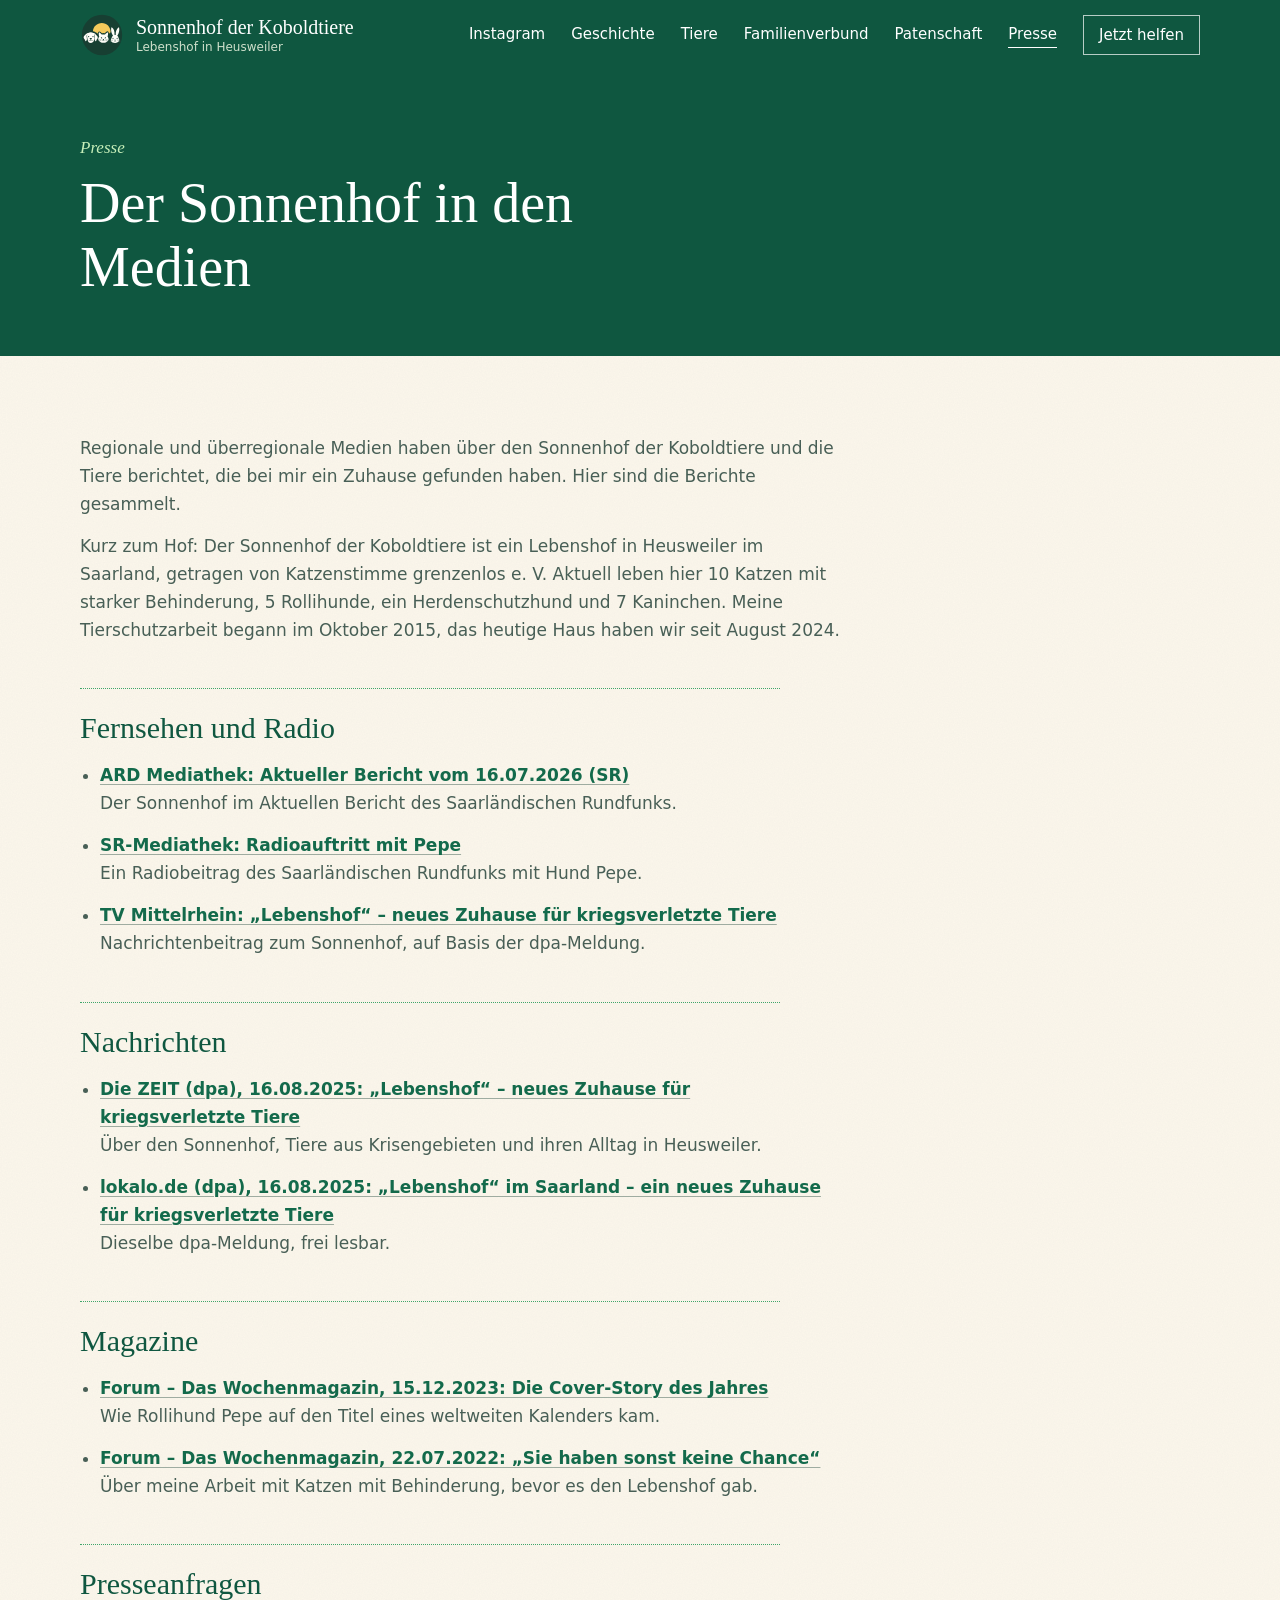
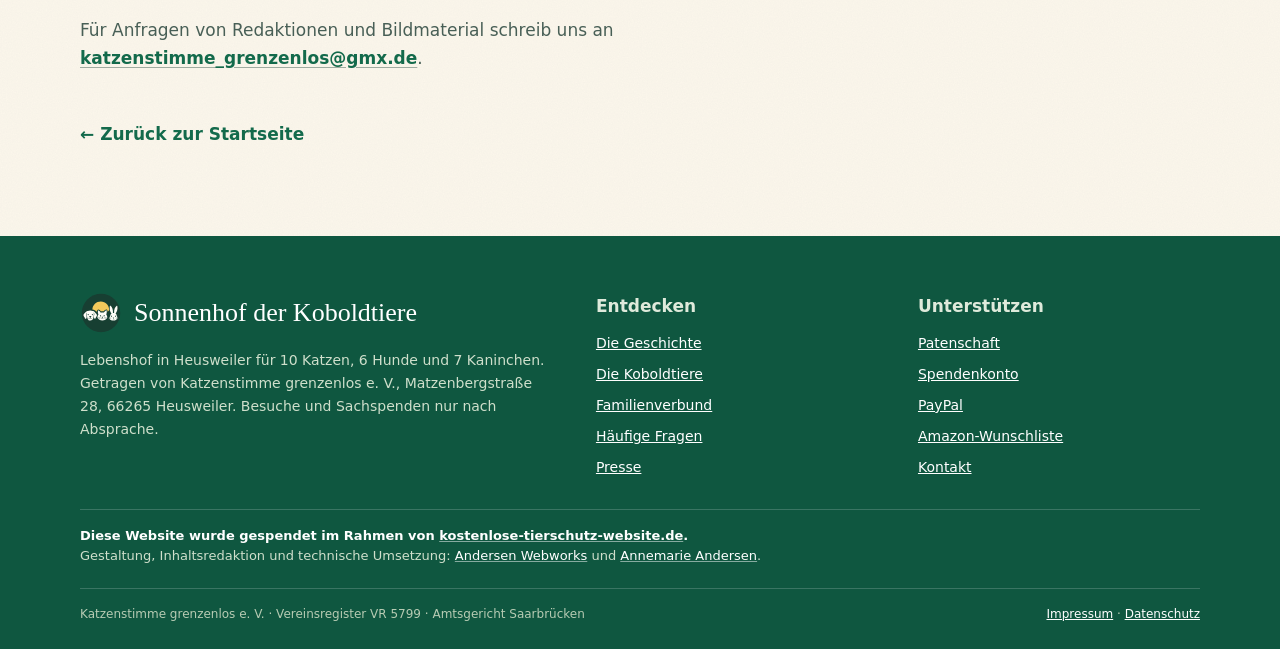
==== commit d2a5c136: "Sonnenhof: Fundraising-Überarbeitung aller Seiten - Einstieg mit Patenschaft ab 5 € als Hauptweg, Ve" ====
--- a/presse.html
+++ b/presse.html
@@ -4,10 +4,10 @@
   <meta charset="UTF-8">
   <meta name="viewport" content="width=device-width, initial-scale=1.0">
   <title>Presse – Sonnenhof der Koboldtiere</title>
-  <meta name="description" content="Berichte über den Sonnenhof der Koboldtiere und Lara Sohn: Nachrichten, Radio und Fernsehen über den Lebenshof für querschnittsgelähmte Hunde und Katzen in Heusweiler.">
+  <meta name="description" content="Berichte über den Sonnenhof der Koboldtiere und Lara Sohn in SR, ZEIT (dpa), TV Mittelrhein und Forum: der Lebenshof für querschnittsgelähmte Hunde und Katzen in Heusweiler.">
   <meta name="robots" content="index, follow">
   <link rel="canonical" href="https://sonnenhof-der-koboldtiere.de/presse.html">
-  <meta name="theme-color" content="#173f32">
+  <meta name="theme-color" content="#0f5740">
   <link rel="icon" href="favicon.ico" sizes="32x32">
   <link rel="icon" href="favicon.svg?v=20260930" type="image/svg+xml">
   <link rel="apple-touch-icon" href="apple-touch-icon.png">
@@ -27,8 +27,8 @@
       <nav class="main-nav" id="hauptnavigation" aria-label="Hauptnavigation">
         <a href="index.html#instagram">Instagram</a>
         <a href="index.html#geschichte">Geschichte</a>
+        <a href="index.html#tiere">Tiere</a>
         <a href="index.html#familie">Familienverbund</a>
-        <a href="index.html#tiere">Tiere</a>
         <a href="index.html#patenschaft">Patenschaft</a>
         <a href="presse.html" aria-current="page">Presse</a>
         <a class="nav-help" href="index.html#helfen">Jetzt helfen</a>
@@ -46,6 +46,7 @@
     <div class="wrap page-body">
       <div class="page-content">
         <p>Regionale und überregionale Medien haben über den Sonnenhof der Koboldtiere und die Tiere berichtet, die bei mir ein Zuhause gefunden haben. Hier sind die Berichte gesammelt.</p>
+        <p>Kurz zum Hof: Der Sonnenhof der Koboldtiere ist ein Lebenshof in Heusweiler im Saarland, getragen von Katzenstimme grenzenlos e.&nbsp;V. Aktuell leben hier 10 Katzen mit starker Behinderung, 5 Rollihunde, ein Herdenschutzhund und 7 Kaninchen. Meine Tierschutzarbeit begann im Oktober 2015, das heutige Haus haben wir seit August 2024.</p>
 
         <h2>Fernsehen und Radio</h2>
         <ul>
@@ -57,6 +58,13 @@
         <h2>Nachrichten</h2>
         <ul>
           <li><a href="https://www.zeit.de/news/2025-08/16/lebenshof-neues-zuhause-fuer-kriegsverletzte-tiere" target="_blank" rel="noopener noreferrer">Die ZEIT (dpa), 16.08.2025: „Lebenshof“ – neues Zuhause für kriegsverletzte Tiere</a><br>Über den Sonnenhof, Tiere aus Krisengebieten und ihren Alltag in Heusweiler.</li>
+          <li><a href="https://lokalo.de/artikel/376384/lebenshof-im-saarland-ein-neues-zuhause-fuer-kriegsverletzte-tiere/" target="_blank" rel="noopener noreferrer">lokalo.de (dpa), 16.08.2025: „Lebenshof“ im Saarland – ein neues Zuhause für kriegsverletzte Tiere</a><br>Dieselbe dpa-Meldung, frei lesbar.</li>
+        </ul>
+
+        <h2>Magazine</h2>
+        <ul>
+          <li><a href="https://www.magazin-forum.de/de/die-cover-story-des-jahres" target="_blank" rel="noopener noreferrer">Forum – Das Wochenmagazin, 15.12.2023: Die Cover-Story des Jahres</a><br>Wie Rollihund Pepe auf den Titel eines weltweiten Kalenders kam.</li>
+          <li><a href="https://www.magazin-forum.de/de/node/26107" target="_blank" rel="noopener noreferrer">Forum – Das Wochenmagazin, 22.07.2022: „Sie haben sonst keine Chance“</a><br>Über meine Arbeit mit Katzen mit Behinderung, bevor es den Lebenshof gab.</li>
         </ul>
 
         <h2>Presseanfragen</h2>
@@ -75,25 +83,25 @@
           <img class="footer-brand-mark" src="assets/img/logo/sonnenhof-bildmarke.svg" alt="">
           <div class="footer-name">Sonnenhof der Koboldtiere</div>
         </div>
-        <p>Lebenshof in Heusweiler für 10 Katzen, 6 Hunde und 7 Kaninchen. Getragen von Katzenstimme grenzenlos e. V.</p>
+        <p>Lebenshof in Heusweiler für 10 Katzen, 6 Hunde und 7 Kaninchen. Getragen von Katzenstimme grenzenlos e. V., Matzenbergstraße 28, 66265 Heusweiler. Besuche und Sachspenden nur nach Absprache.</p>
       </div>
       <div>
         <strong>Entdecken</strong>
         <ul>
           <li><a href="index.html#geschichte">Die Geschichte</a></li>
+          <li><a href="index.html#tiere">Die Koboldtiere</a></li>
           <li><a href="index.html#familie">Familienverbund</a></li>
-          <li><a href="index.html#tiere">Die Koboldtiere</a></li>
-          <li><a href="index.html#patenschaft">Patenschaft</a></li>
+          <li><a href="index.html#fragen">Häufige Fragen</a></li>
           <li><a href="presse.html">Presse</a></li>
         </ul>
       </div>
       <div>
         <strong>Unterstützen</strong>
         <ul>
-          <li><a href="index.html#helfen">Spendenkonto</a></li>
+          <li><a href="index.html#patenschaft">Patenschaft</a></li>
+          <li><a href="index.html#spenden">Spendenkonto</a></li>
           <li><a href="https://www.paypal.me/katzenstimme" target="_blank" rel="noopener noreferrer">PayPal</a></li>
           <li><a href="https://www.amazon.de/hz/wishlist/ls/34C3XM2DW4QZP" target="_blank" rel="noopener noreferrer">Amazon-Wunschliste</a></li>
-          <li><a href="https://www.instagram.com/sonnenhof_der_koboldtiere/" target="_blank" rel="noopener noreferrer">Instagram</a></li>
           <li><a href="mailto:katzenstimme_grenzenlos@gmx.de">Kontakt</a></li>
         </ul>
       </div>
--- a/assets/css/sonnenhof.css
+++ b/assets/css/sonnenhof.css
@@ -250,7 +250,7 @@
   border-bottom: 1px solid var(--line);
   background: var(--cream);
 }
-.facts-head { display: flex; align-items: baseline; gap: 18px; flex-wrap: wrap; }
+.facts-head { display: flex; flex-direction: column; align-items: center; gap: 6px; text-align: center; }
 .facts-head h2 { margin: 0; font-size: clamp(28px, 3vw, 36px); }
 .quick-facts-grid {
   display: grid;
@@ -1260,3 +1260,170 @@
 @media (prefers-reduced-motion: reduce) {
   .press-feature, .press-card { transition: none; }
 }
+
+/* Faktenkarten mittig */
+.quick-fact { align-items: center; text-align: center; }
+
+/* Startseite: Vertrauenszeile, Patenschaftslinks, Kosten, nächste Schritte, Fragen */
+.hero-trust {
+  max-width: 520px;
+  margin: 26px 0 0;
+  padding-top: 16px;
+  border-top: 1px solid rgba(255,255,255,.22);
+  color: var(--sage);
+  font-size: 14px;
+  line-height: 1.5;
+}
+
+.pate-link {
+  display: inline-block;
+  margin-top: 12px;
+  color: var(--coral);
+  font-weight: 600;
+  font-size: 15px;
+  text-decoration: none;
+  border-bottom: 1px solid rgba(201,79,40,.35);
+}
+.pate-link:hover { border-bottom-color: var(--coral); }
+.animal-note-invite {
+  align-self: start;
+  padding: 26px 24px;
+  background: var(--mint);
+  border-radius: 6px;
+}
+
+.costs { background: var(--cream); border-top: 1px solid var(--line); }
+.costs-head {
+  display: grid;
+  grid-template-columns: minmax(0, 1.1fr) minmax(0, 1fr);
+  gap: 48px;
+  align-items: end;
+}
+.costs-figure {
+  display: block;
+  color: var(--coral);
+  font-size: clamp(72px, 11vw, 140px);
+  line-height: .9;
+  letter-spacing: -.01em;
+}
+.costs-caption {
+  display: block;
+  margin-top: 18px;
+  color: var(--pine-dark);
+  font-size: clamp(22px, 2.2vw, 28px);
+  text-wrap: balance;
+}
+.costs-head .intro strong { color: var(--pine-dark); background: linear-gradient(transparent 62%, rgba(245,201,91,.55) 62%); }
+.costs-head .intro { margin: 0; }
+.costs-sub {
+  margin-top: 56px;
+  color: var(--pine-dark);
+  font-size: 26px;
+}
+.costs-list {
+  display: grid;
+  grid-template-columns: repeat(2, minmax(0, 1fr));
+  gap: 0 48px;
+  margin: 14px 0 0;
+}
+.costs-list > div {
+  display: grid;
+  grid-template-columns: 130px 1fr;
+  gap: 16px;
+  padding: 16px 0;
+  border-top: 1px solid var(--line);
+}
+.costs-list dt { color: var(--coral); font-family: var(--serif); font-size: 21px; }
+.costs-list dd { margin: 0; color: var(--muted); }
+
+.support-option-main {
+  margin: 0 -18px;
+  padding: 24px 18px;
+  background: rgba(255,255,255,.07);
+  border-top-color: transparent;
+  border-radius: 6px;
+}
+.support-tag {
+  display: inline-block;
+  margin-bottom: 6px;
+  padding: 2px 10px;
+  color: var(--pine-dark);
+  background: var(--honey);
+  border-radius: 999px;
+  font-size: 12px;
+  font-weight: 700;
+  letter-spacing: .02em;
+}
+.support-link {
+  color: #fff;
+  text-decoration: none;
+  border-bottom: 1px solid rgba(255,255,255,.4);
+}
+.support-link:hover { border-bottom-color: #fff; }
+.donation-box .amount-grid { margin-top: 18px; }
+.bank-intro {
+  margin: 26px 0 0;
+  color: var(--muted);
+  font-size: 14px;
+}
+.bank-intro + .bank-details { margin-top: 6px; }
+.tax-note a { color: var(--pine); font-weight: 700; }
+
+.pate-side {
+  position: sticky;
+  top: 104px;
+  display: grid;
+  gap: 28px;
+}
+.pate-side .pate-figure { position: static; }
+.pate-steps {
+  padding: 22px 24px;
+  border: 1px solid rgba(255,255,255,.3);
+  border-radius: 6px;
+}
+.pate-steps h3 { color: #fff; font-size: 24px; }
+.pate-steps ol { margin: 12px 0 0; padding-left: 22px; color: #eef4ea; }
+.pate-steps li + li { margin-top: 8px; }
+.pate-steps li::marker { color: var(--honey); font-family: var(--serif); font-weight: 700; }
+
+.faq { background: var(--paper); border-top: 1px solid var(--line); }
+.faq-grid {
+  display: grid;
+  grid-template-columns: minmax(0, .7fr) minmax(0, 1.3fr);
+  gap: 56px;
+}
+.faq-list details { border-bottom: 1px solid var(--line); }
+.faq-list details:first-child { border-top: 1px solid var(--line); }
+.faq-list summary {
+  position: relative;
+  padding: 18px 40px 18px 0;
+  color: var(--pine-dark);
+  font-family: var(--serif);
+  font-size: 21px;
+  line-height: 1.3;
+  list-style: none;
+  cursor: pointer;
+}
+.faq-list summary::-webkit-details-marker { display: none; }
+.faq-list summary::after {
+  content: "+";
+  position: absolute;
+  right: 4px;
+  top: 14px;
+  color: var(--coral);
+  font-size: 28px;
+  line-height: 1;
+}
+.faq-list details[open] summary::after { content: "–"; }
+.faq-list details p { margin: 0 0 20px; color: var(--muted); }
+.faq-list a { color: var(--pine); }
+
+@media (max-width: 900px) {
+  .costs-head,
+  .faq-grid { grid-template-columns: 1fr; gap: 24px; }
+  .costs-list { grid-template-columns: 1fr; }
+  .costs-list > div { grid-template-columns: 1fr; gap: 2px; }
+  .pate-side { position: static; }
+  .pate-side .pate-figure { max-width: 420px; }
+  .support-option-main { margin: 0 -12px; padding: 22px 12px; }
+}
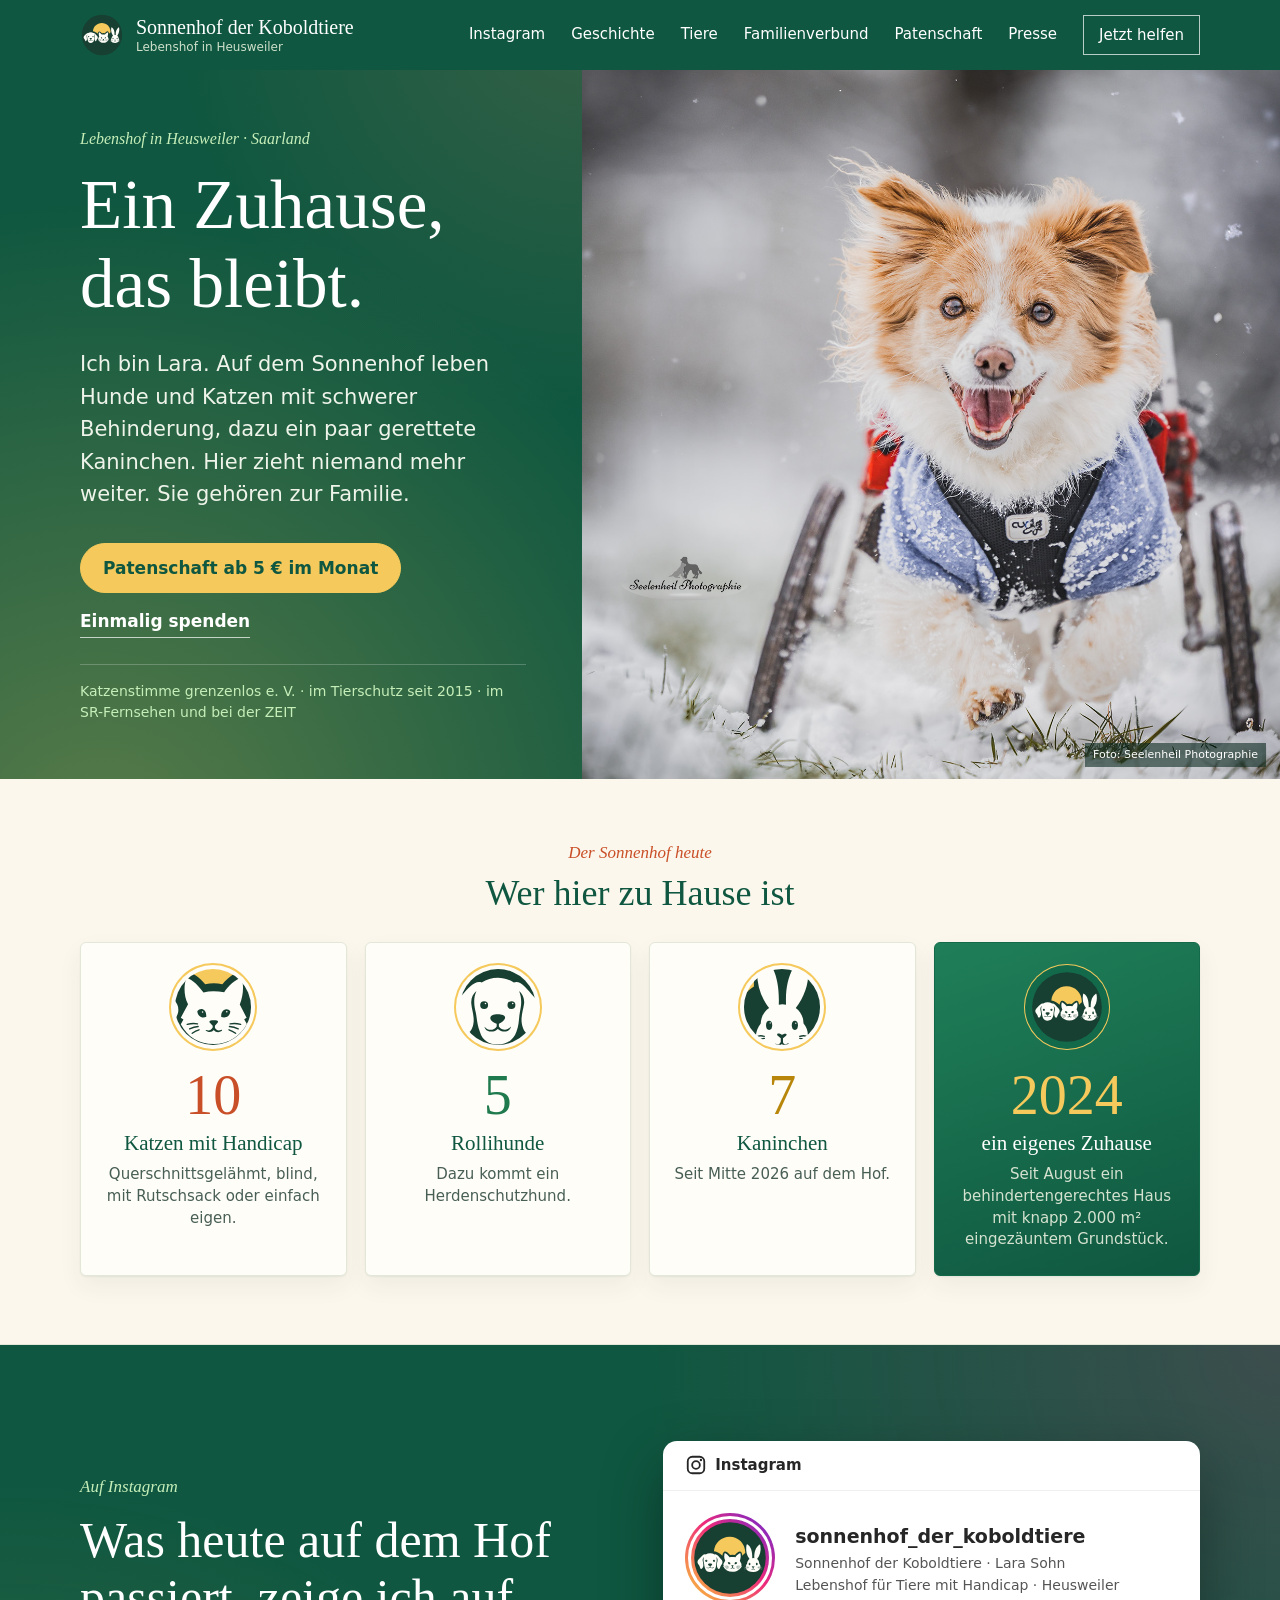
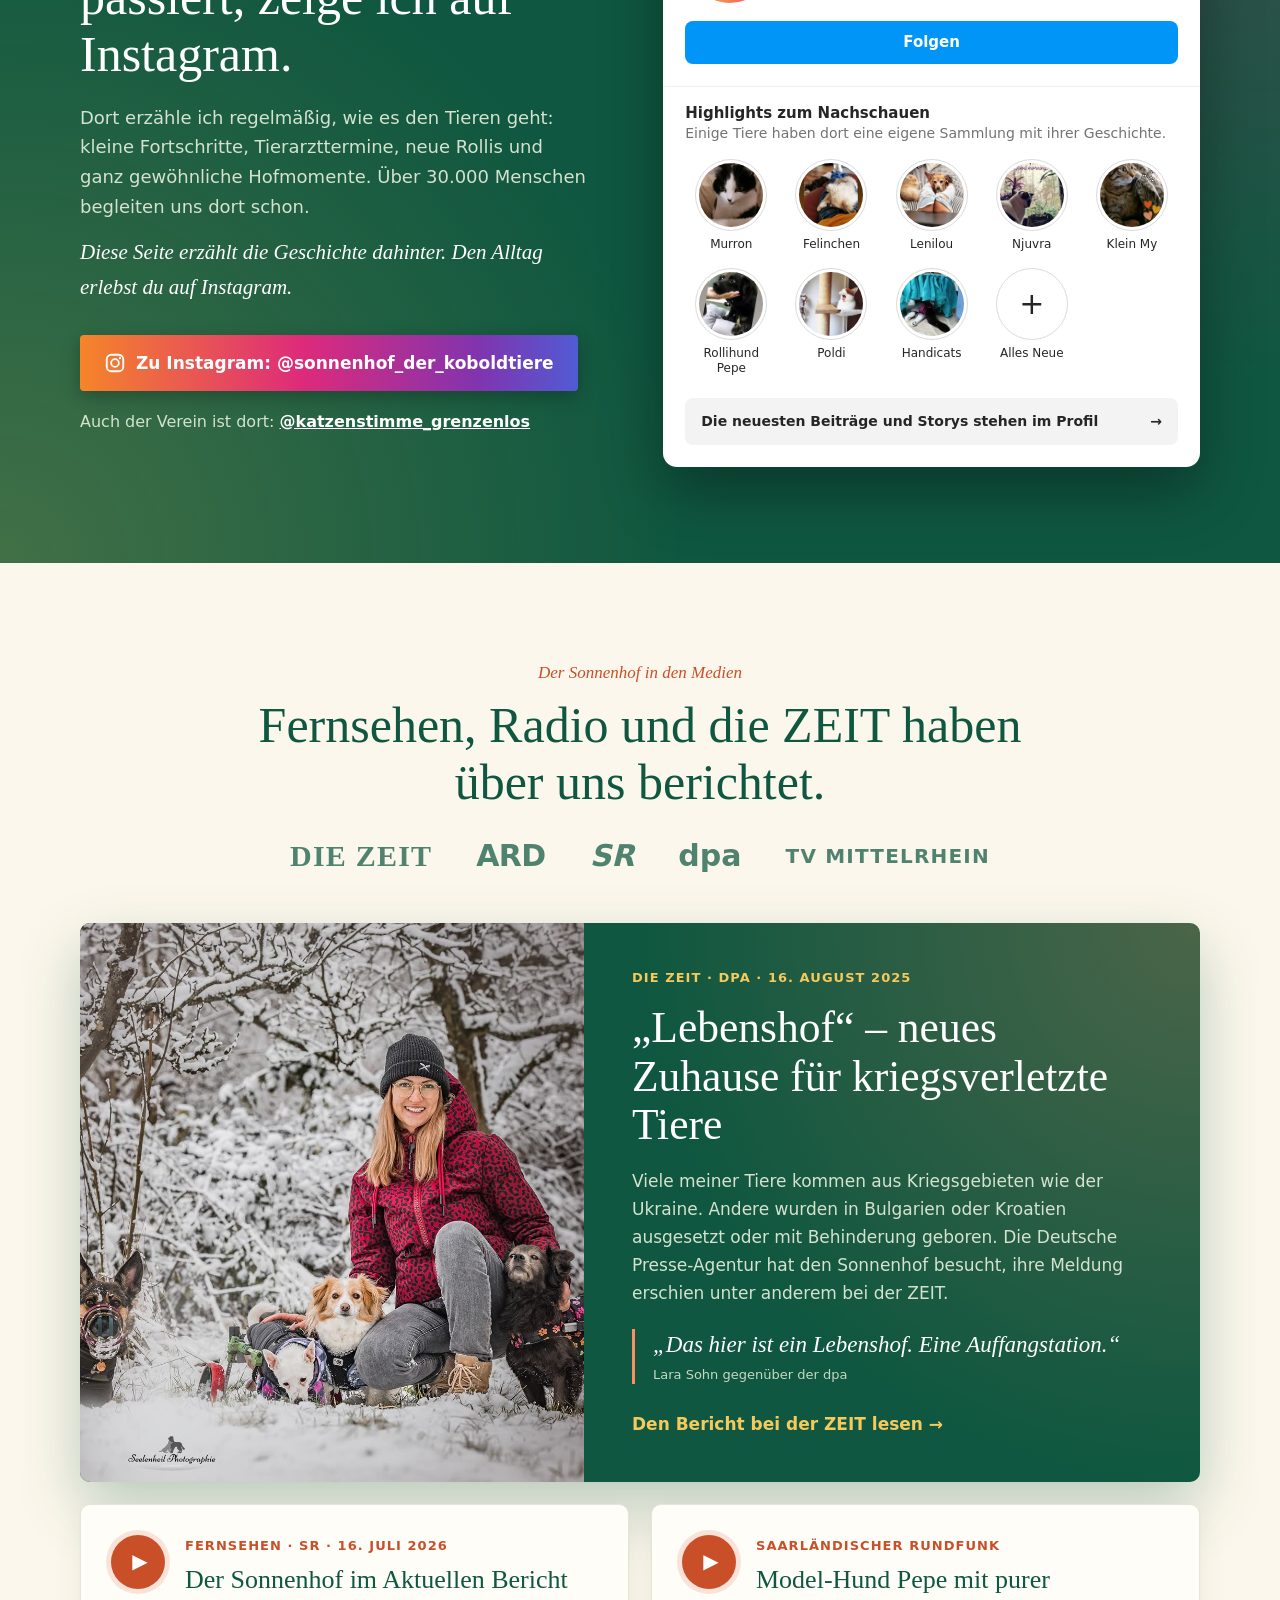
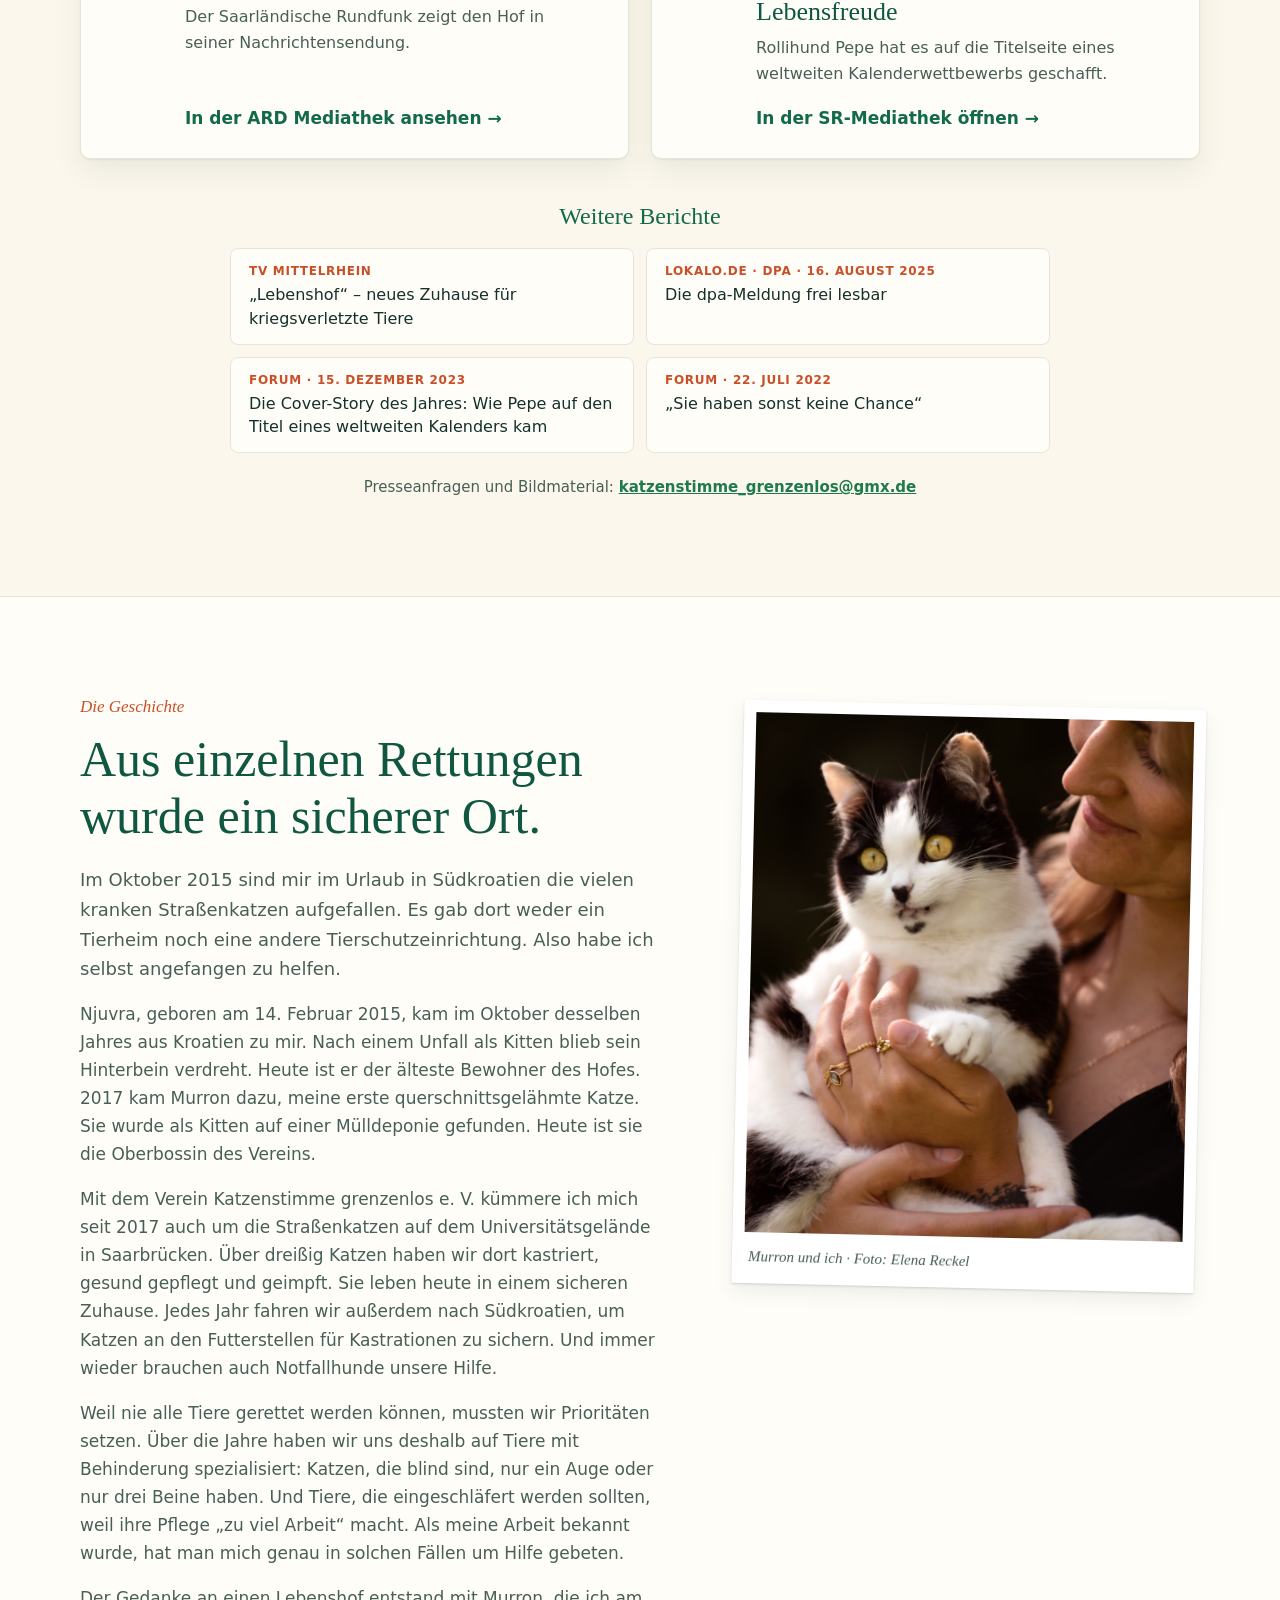
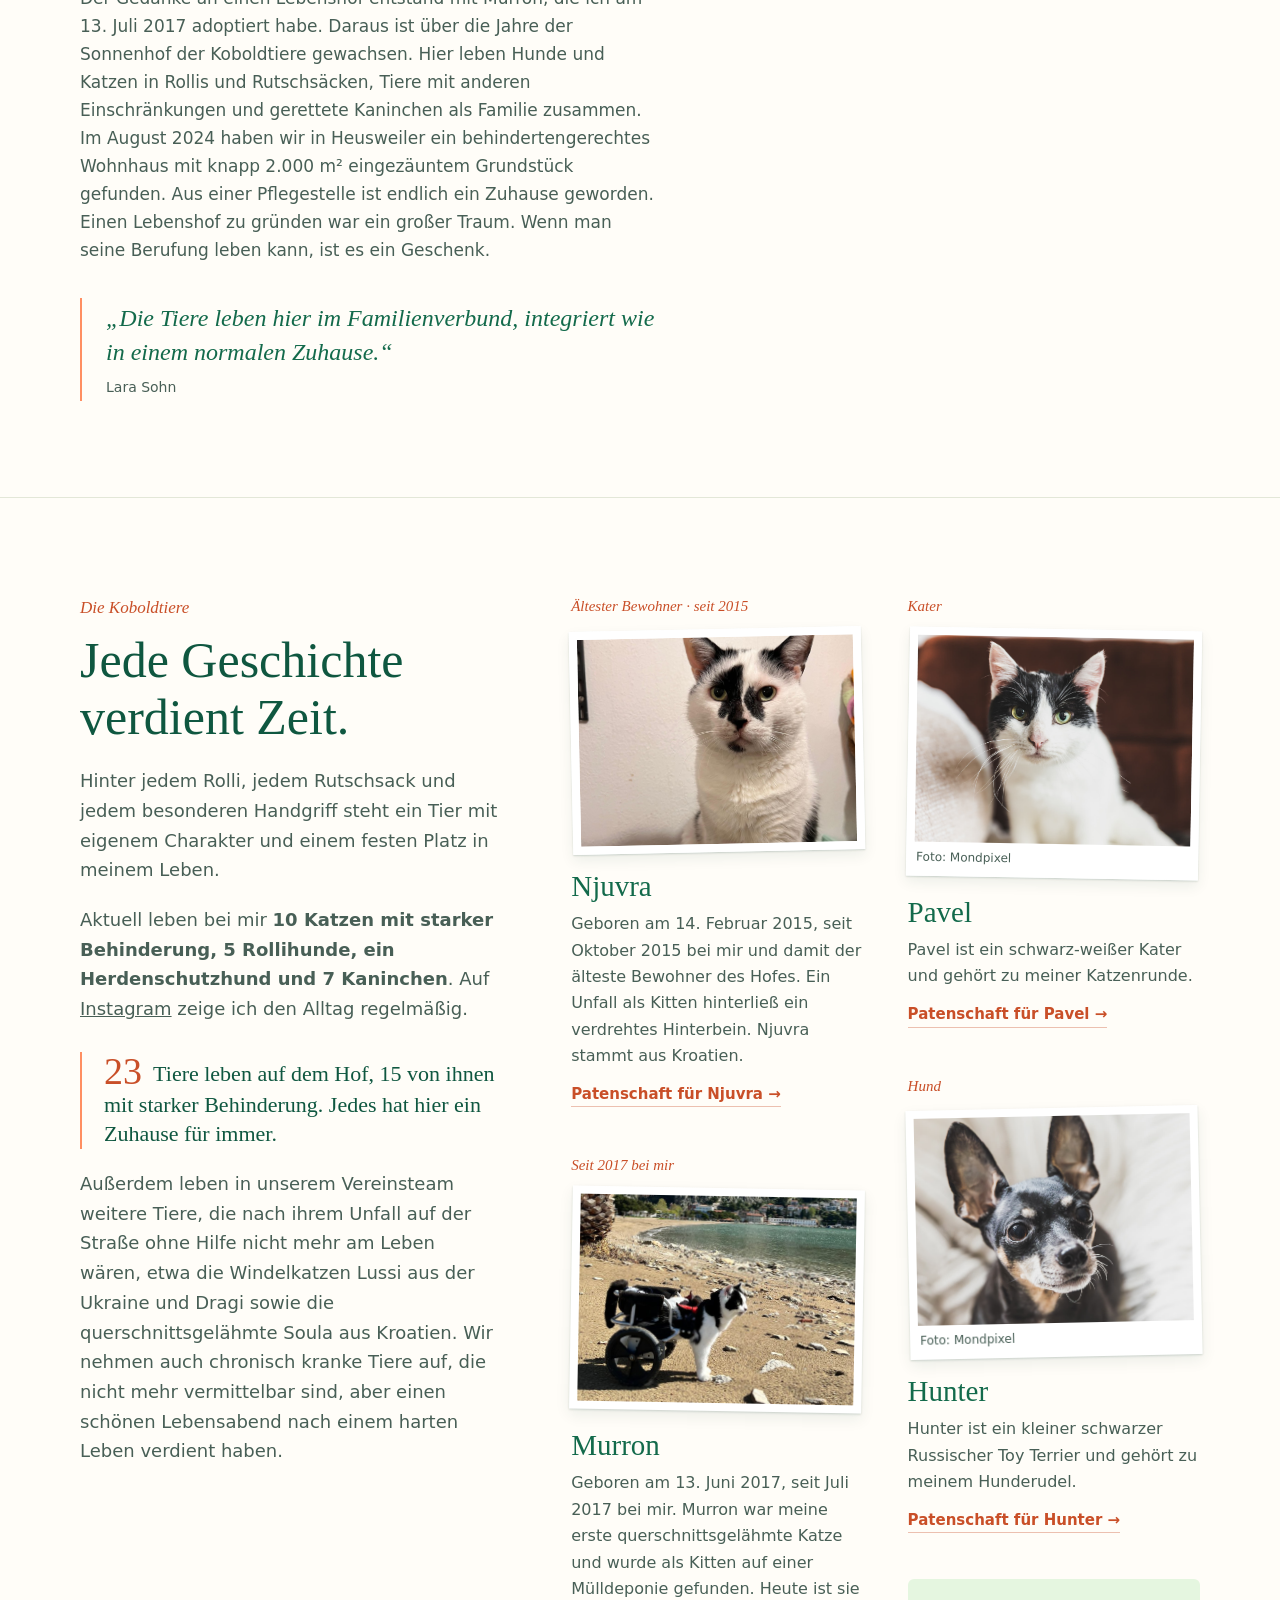
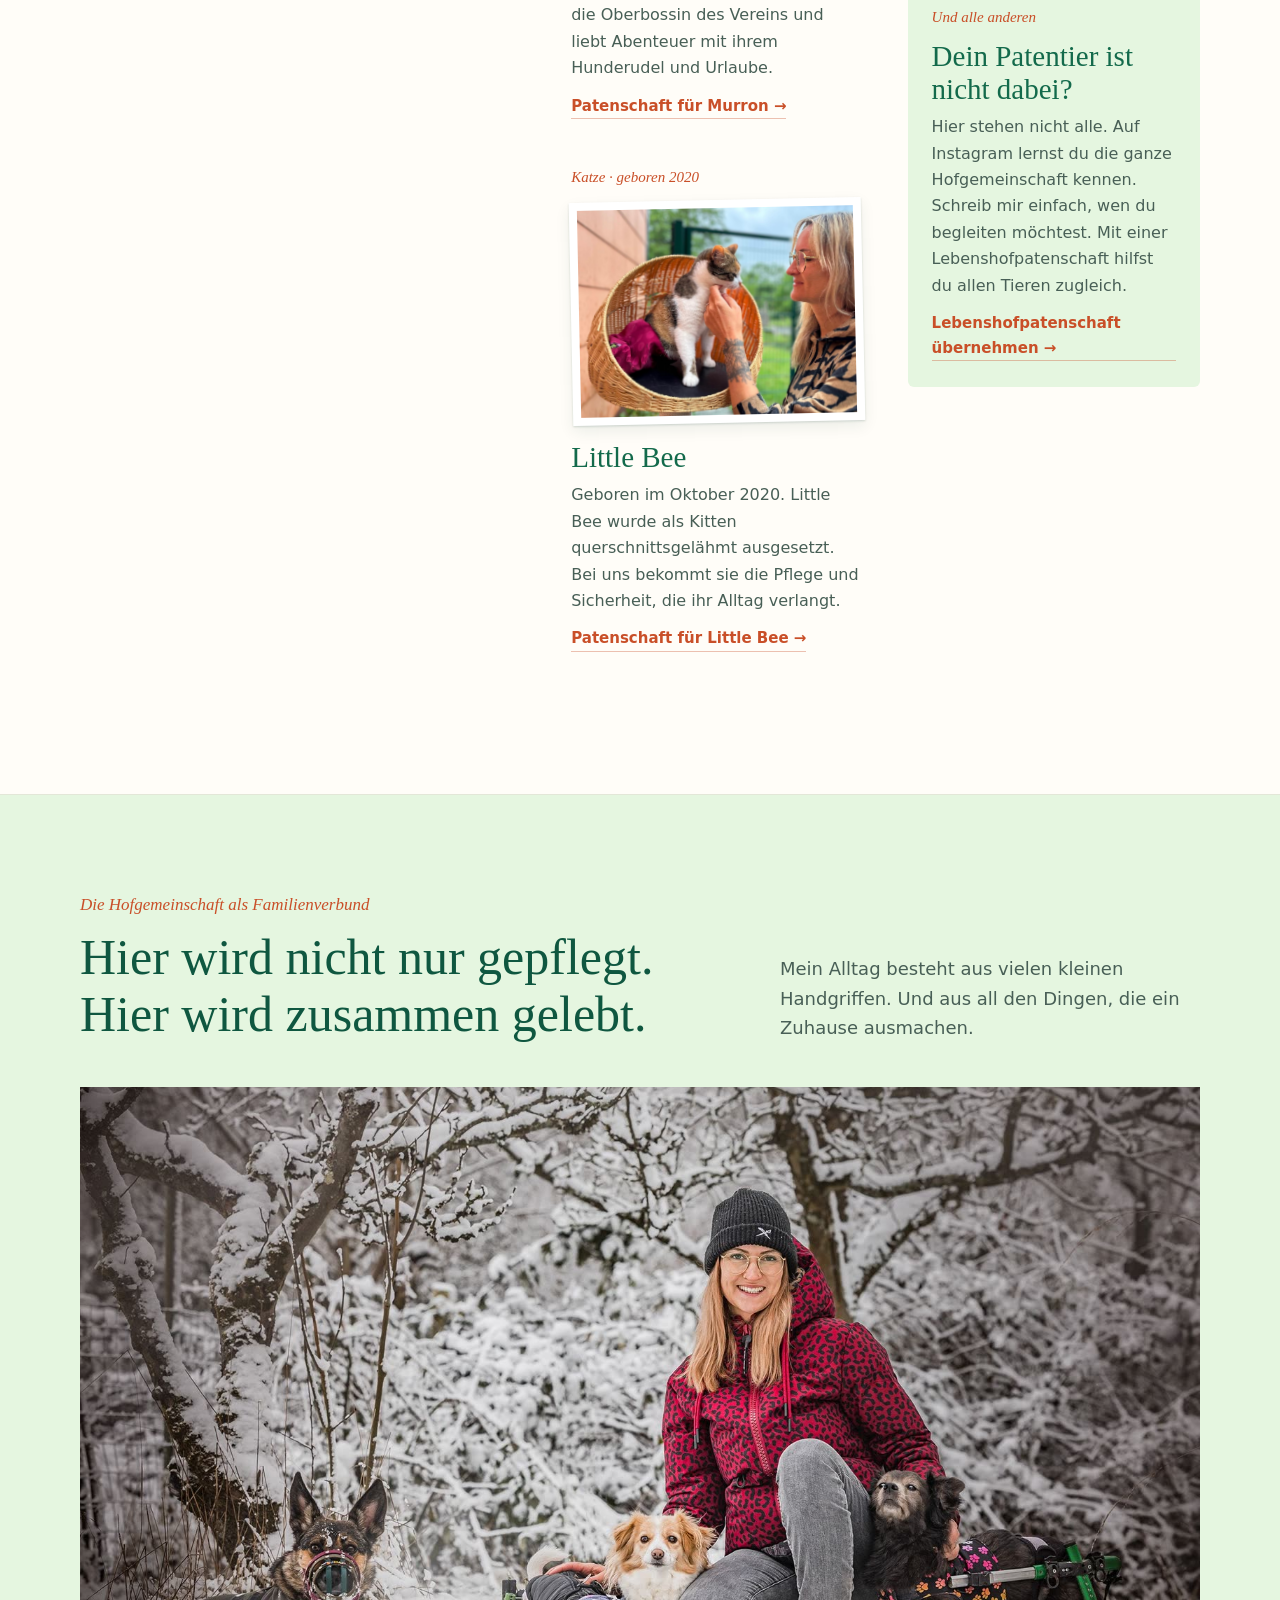
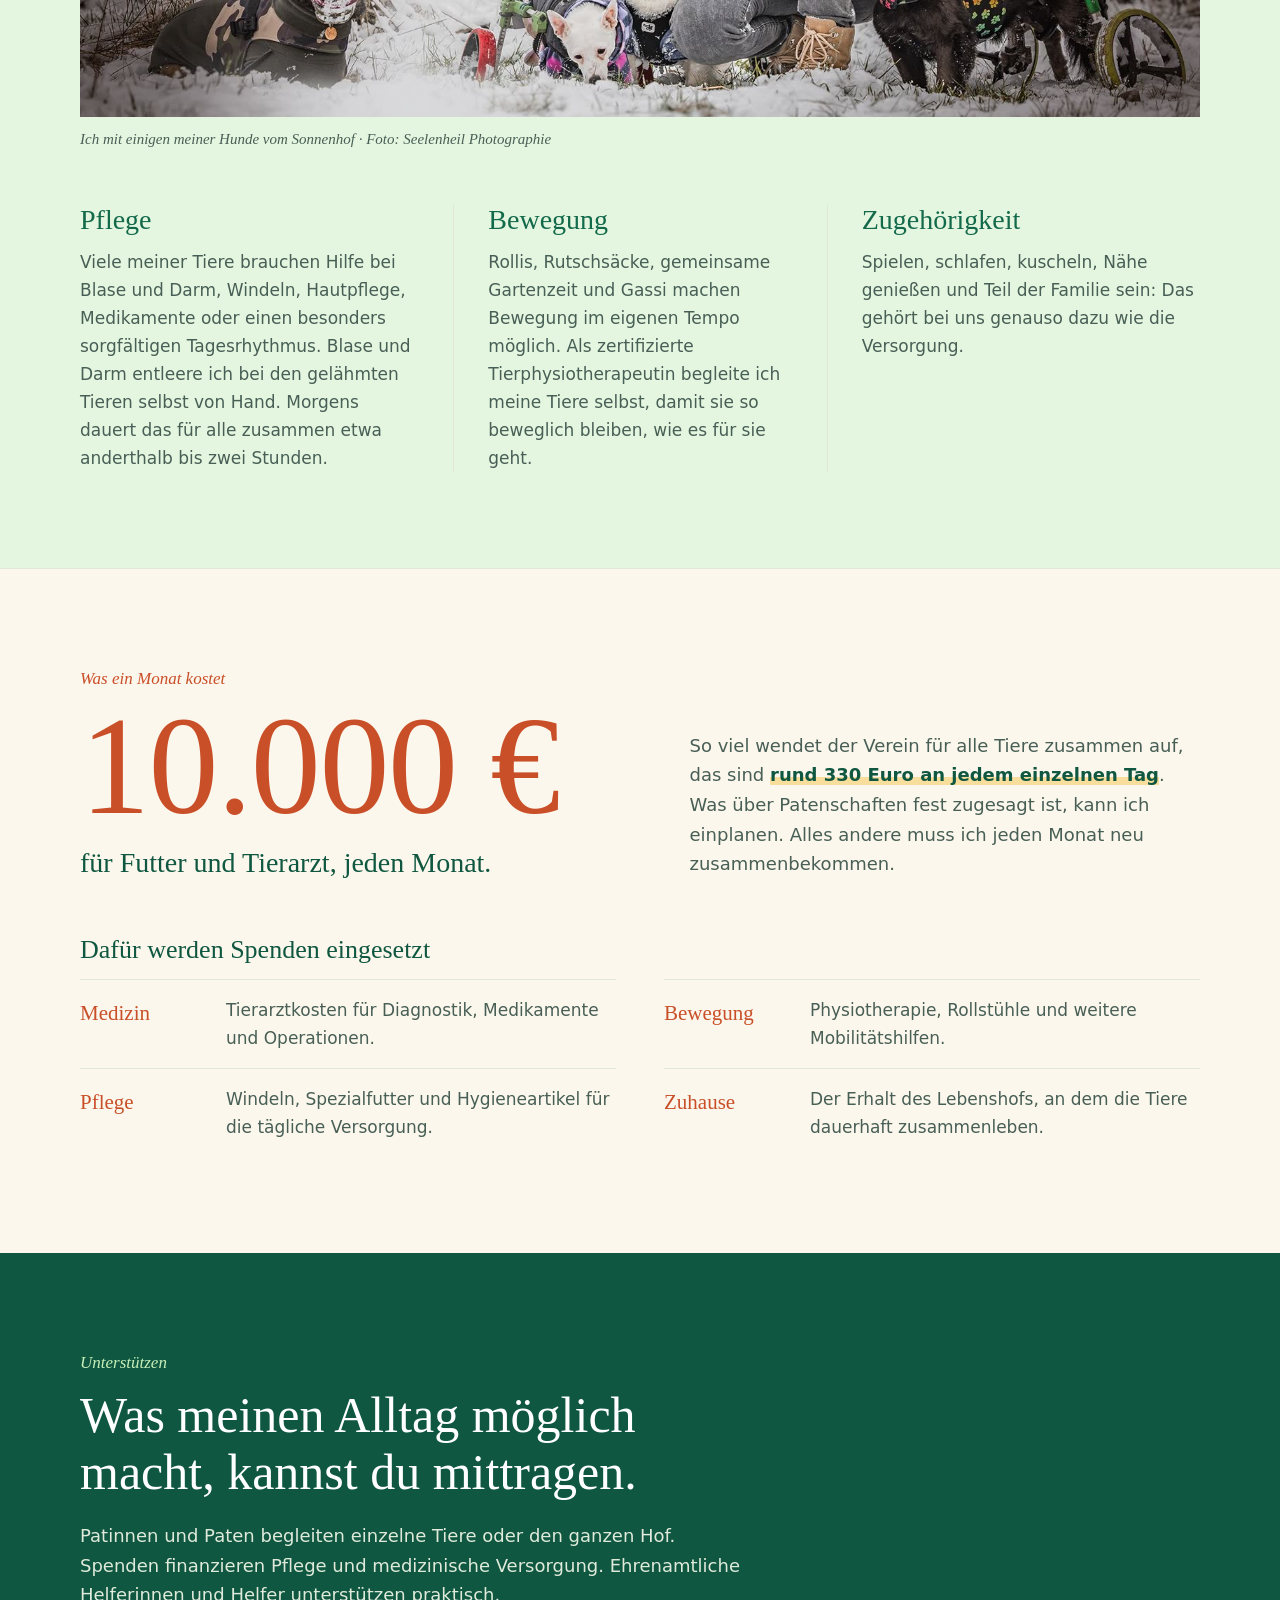
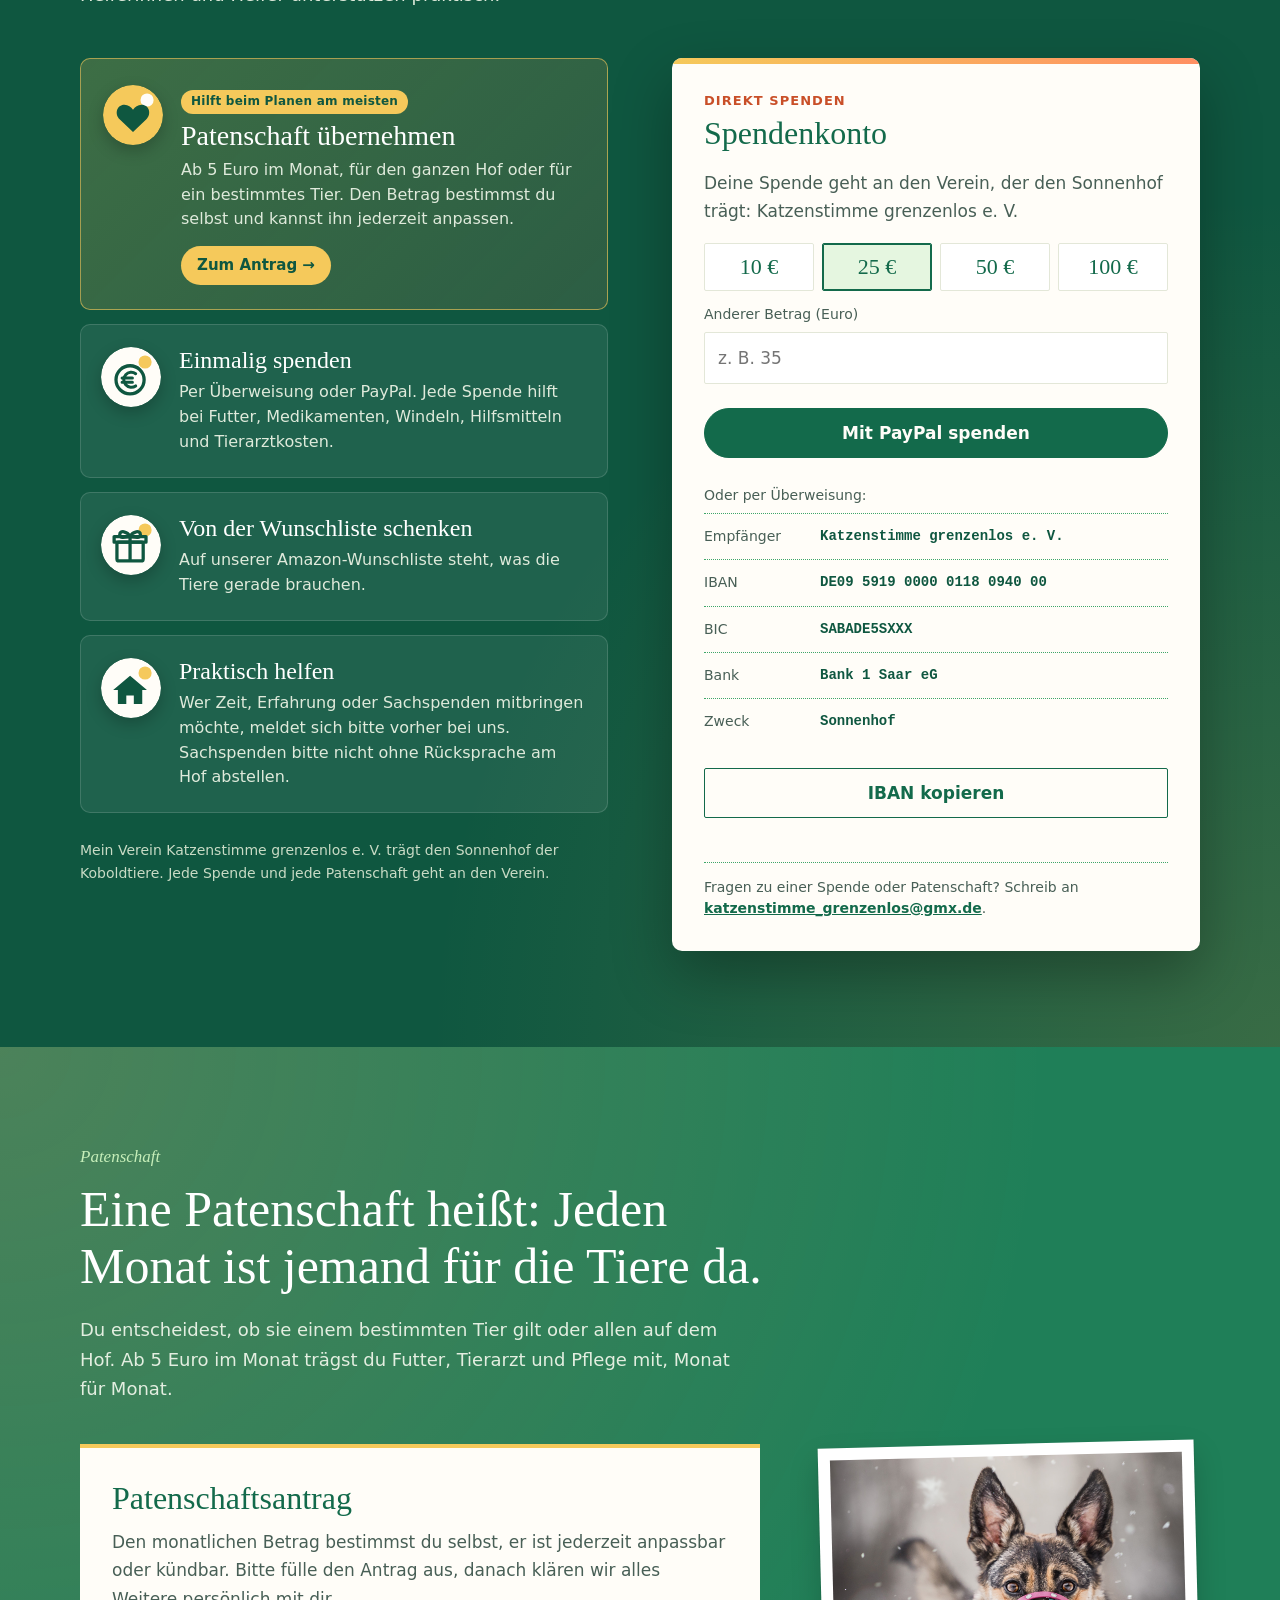
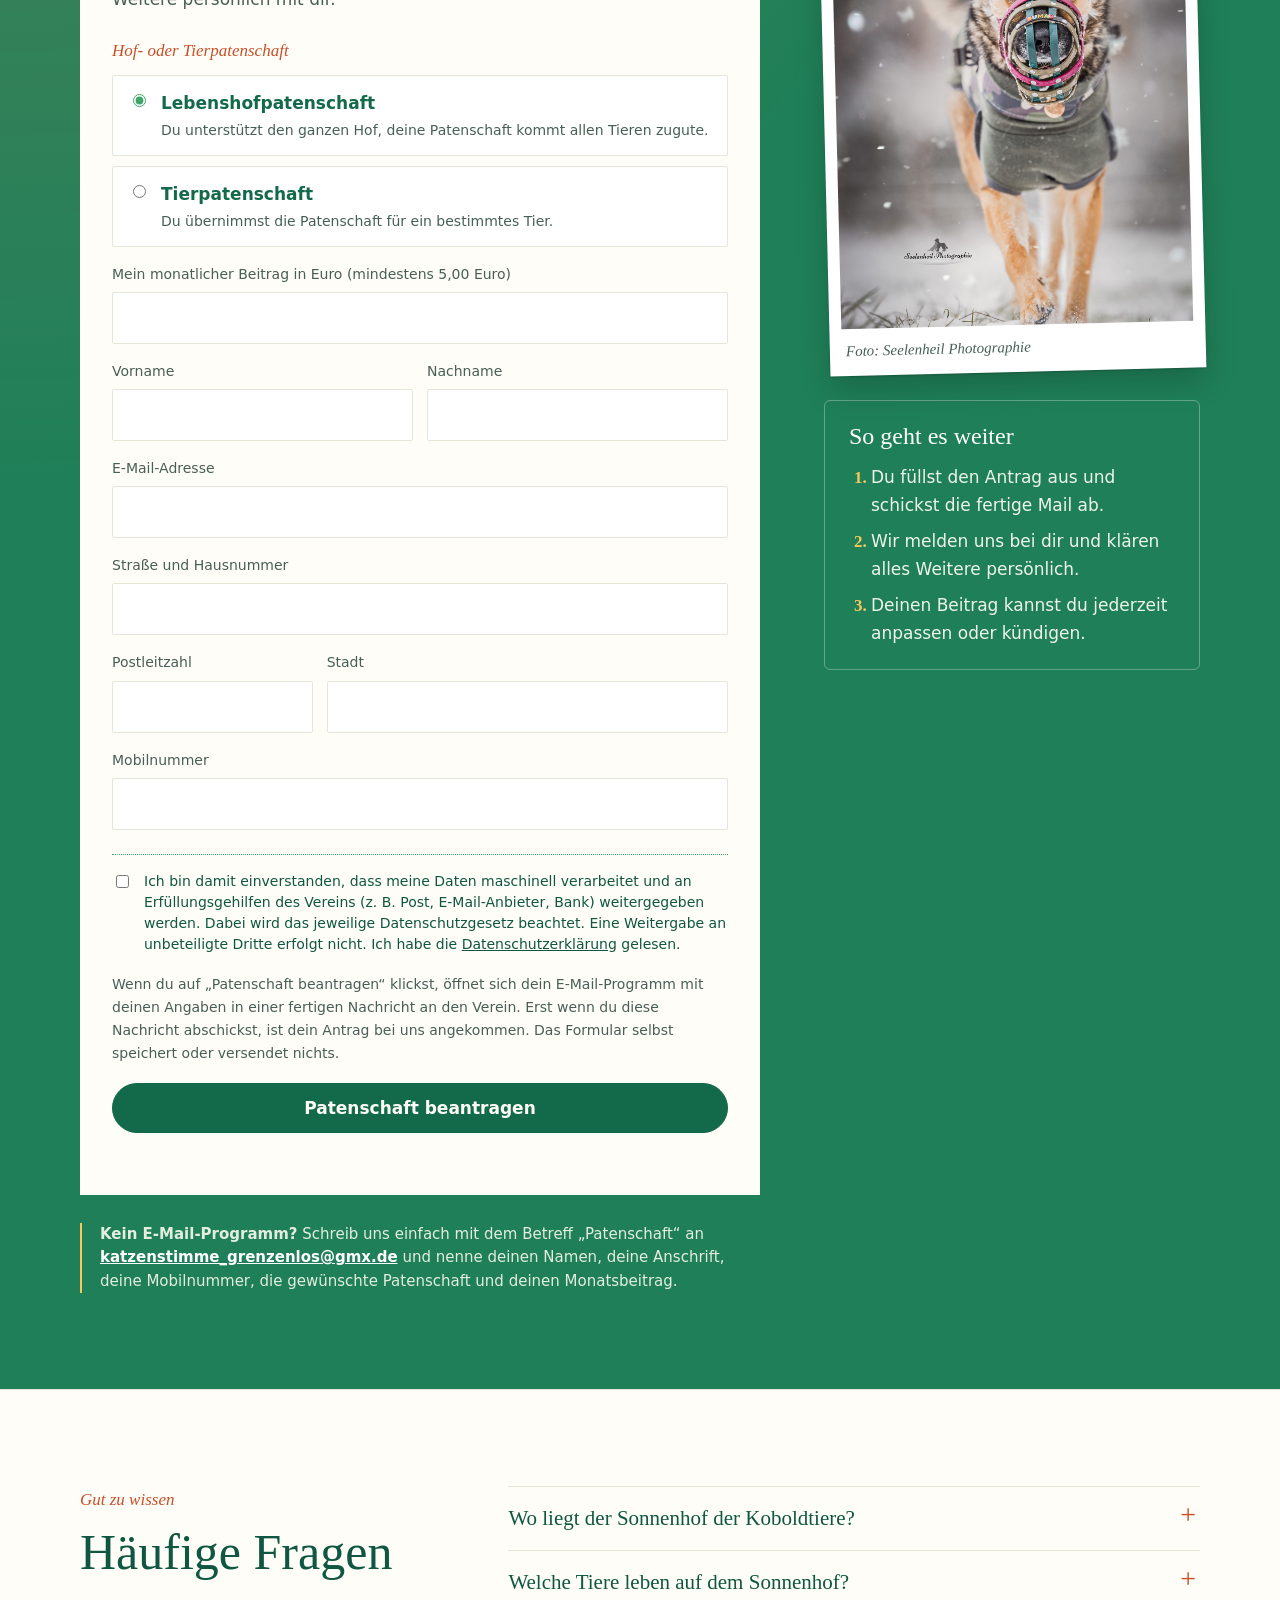
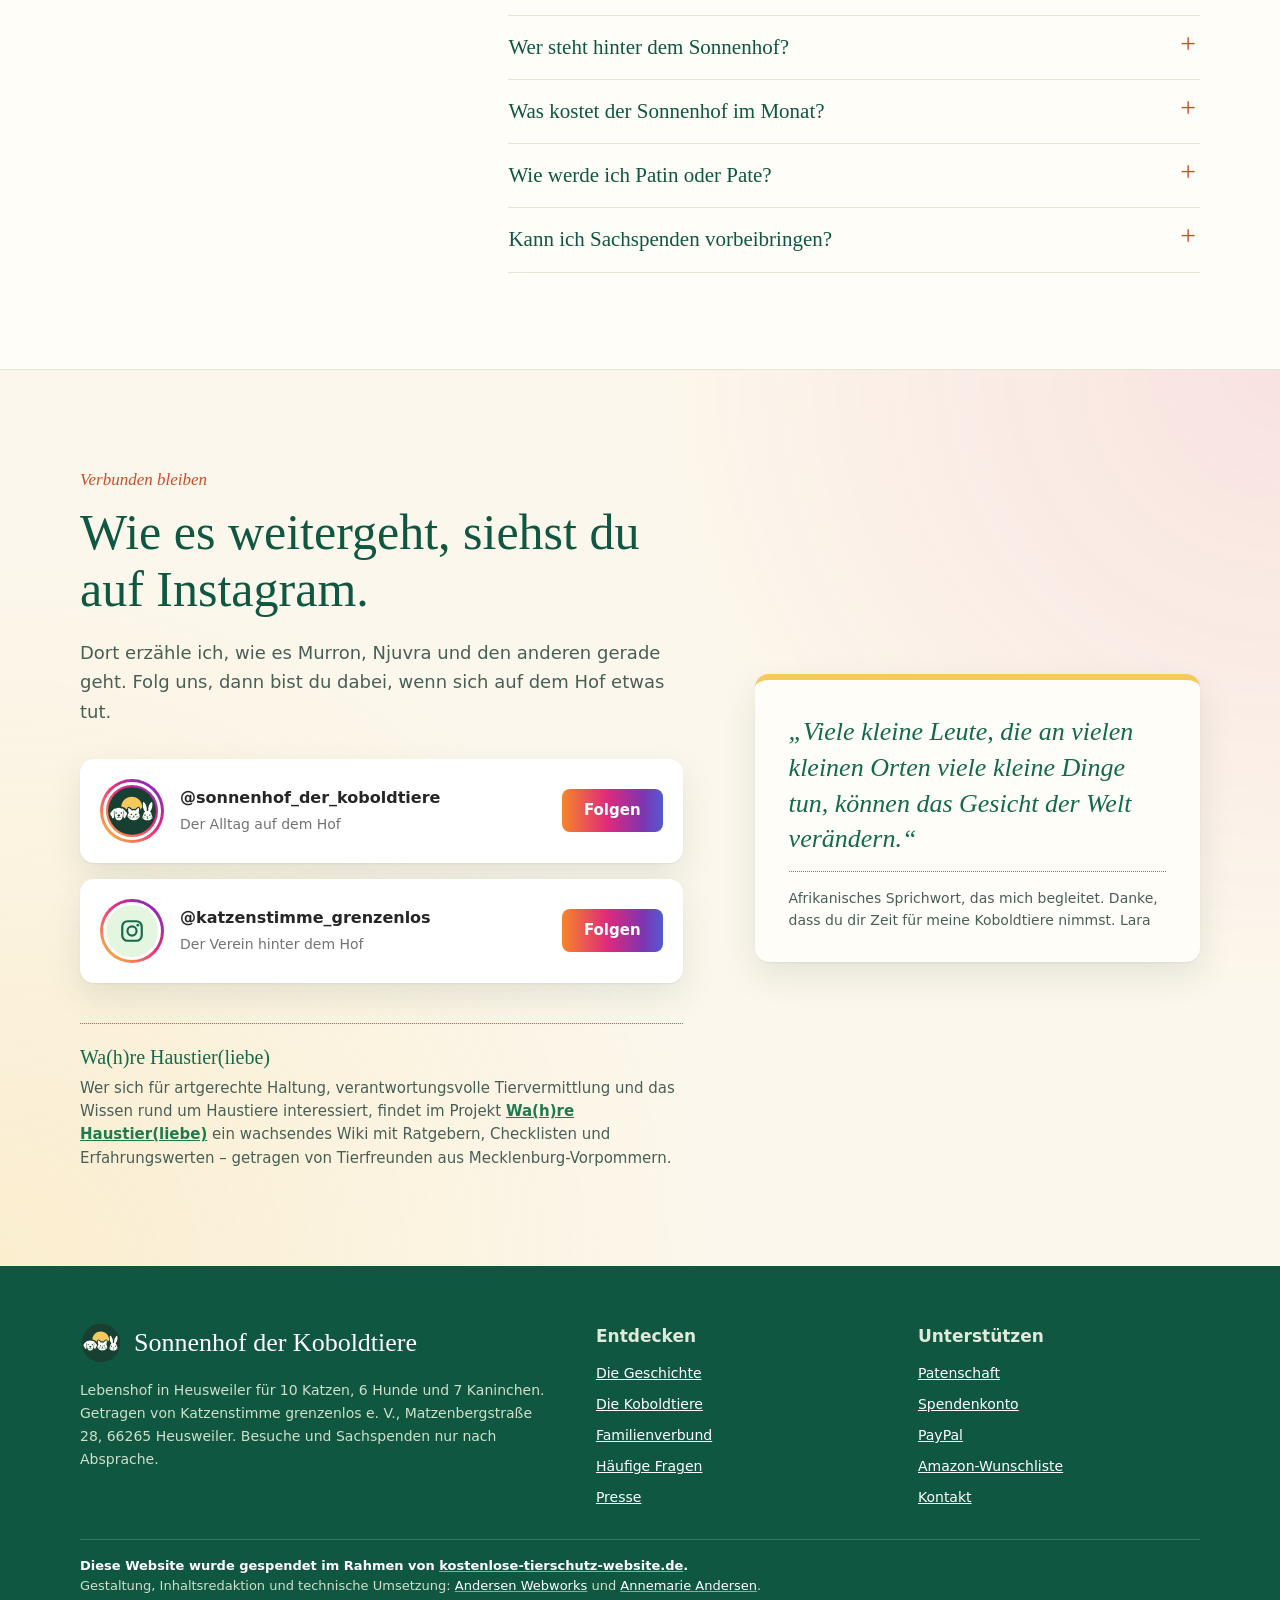
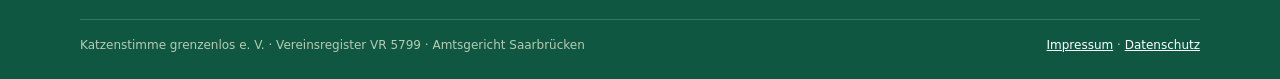
==== commit 07bda75f: "Sonnenhof: Presseseite entfällt, Menü führt zur Pressesektion der Startseite; weitere Berichte und P" ====
--- a/presse.html
+++ b/presse.html
@@ -1,132 +1,14 @@
-<!DOCTYPE html>
+<!doctype html>
 <html lang="de">
 <head>
-  <meta charset="UTF-8">
-  <meta name="viewport" content="width=device-width, initial-scale=1.0">
+  <meta charset="utf-8">
   <title>Presse – Sonnenhof der Koboldtiere</title>
-  <meta name="description" content="Berichte über den Sonnenhof der Koboldtiere und Lara Sohn in SR, ZEIT (dpa), TV Mittelrhein und Forum: der Lebenshof für querschnittsgelähmte Hunde und Katzen in Heusweiler.">
-  <meta name="robots" content="index, follow">
-  <link rel="canonical" href="https://sonnenhof-der-koboldtiere.de/presse.html">
-  <meta name="theme-color" content="#0f5740">
-  <link rel="icon" href="favicon.ico" sizes="32x32">
-  <link rel="icon" href="favicon.svg?v=20260930" type="image/svg+xml">
-  <link rel="apple-touch-icon" href="apple-touch-icon.png">
-  <link rel="manifest" href="site.webmanifest">
-  <link rel="stylesheet" href="assets/css/sonnenhof.css">
+  <meta name="robots" content="noindex, follow">
+  <link rel="canonical" href="https://sonnenhof-der-koboldtiere.de/#presse">
+  <meta http-equiv="refresh" content="0; url=index.html#presse">
+  <script>location.replace('index.html#presse');</script>
 </head>
 <body>
-  <a class="skip" href="#inhalt">Zum Inhalt springen</a>
-
-  <header class="site-header">
-    <div class="wrap header-inner">
-      <a class="brand" href="index.html" aria-label="Sonnenhof der Koboldtiere, Startseite">
-        <img class="brand-mark" src="assets/img/logo/sonnenhof-bildmarke.svg" alt="">
-        <span class="brand-name">Sonnenhof der Koboldtiere<small>Lebenshof in Heusweiler</small></span>
-      </a>
-      <button class="menu-button" type="button" aria-expanded="false" aria-controls="hauptnavigation">Menü</button>
-      <nav class="main-nav" id="hauptnavigation" aria-label="Hauptnavigation">
-        <a href="index.html#instagram">Instagram</a>
-        <a href="index.html#geschichte">Geschichte</a>
-        <a href="index.html#tiere">Tiere</a>
-        <a href="index.html#familie">Familienverbund</a>
-        <a href="index.html#patenschaft">Patenschaft</a>
-        <a href="presse.html" aria-current="page">Presse</a>
-        <a class="nav-help" href="index.html#helfen">Jetzt helfen</a>
-      </nav>
-    </div>
-  </header>
-
-  <main id="inhalt">
-    <section class="page-hero">
-      <div class="wrap">
-        <div class="section-label">Presse</div>
-        <h1>Der Sonnenhof in den Medien</h1>
-      </div>
-    </section>
-    <div class="wrap page-body">
-      <div class="page-content">
-        <p>Regionale und überregionale Medien haben über den Sonnenhof der Koboldtiere und die Tiere berichtet, die bei mir ein Zuhause gefunden haben. Hier sind die Berichte gesammelt.</p>
-        <p>Kurz zum Hof: Der Sonnenhof der Koboldtiere ist ein Lebenshof in Heusweiler im Saarland, getragen von Katzenstimme grenzenlos e.&nbsp;V. Aktuell leben hier 10 Katzen mit starker Behinderung, 5 Rollihunde, ein Herdenschutzhund und 7 Kaninchen. Meine Tierschutzarbeit begann im Oktober 2015, das heutige Haus haben wir seit August 2024.</p>
-
-        <h2>Fernsehen und Radio</h2>
-        <ul>
-          <li><a href="https://www.ardmediathek.de/video/aktueller-bericht/aktueller-bericht-16-07-2026/sr/Y3JpZDovL3NyLW9ubGluZS5kZS9BQl8xNzEzOTA" target="_blank" rel="noopener noreferrer">ARD Mediathek: Aktueller Bericht vom 16.07.2026 (SR)</a><br>Der Sonnenhof im Aktuellen Bericht des Saarländischen Rundfunks.</li>
-          <li><a href="https://www.sr-mediathek.de/index.php?seite=7&amp;id=133752" target="_blank" rel="noopener noreferrer">SR-Mediathek: Radioauftritt mit Pepe</a><br>Ein Radiobeitrag des Saarländischen Rundfunks mit Hund Pepe.</li>
-          <li><a href="https://www.tv-mittelrhein.de/mediathek/news/25108/Lebenshof_neues_Zuhause_fuer_kriegsverletzte_Tiere.html" target="_blank" rel="noopener noreferrer">TV Mittelrhein: „Lebenshof“ – neues Zuhause für kriegsverletzte Tiere</a><br>Nachrichtenbeitrag zum Sonnenhof, auf Basis der dpa-Meldung.</li>
-        </ul>
-
-        <h2>Nachrichten</h2>
-        <ul>
-          <li><a href="https://www.zeit.de/news/2025-08/16/lebenshof-neues-zuhause-fuer-kriegsverletzte-tiere" target="_blank" rel="noopener noreferrer">Die ZEIT (dpa), 16.08.2025: „Lebenshof“ – neues Zuhause für kriegsverletzte Tiere</a><br>Über den Sonnenhof, Tiere aus Krisengebieten und ihren Alltag in Heusweiler.</li>
-          <li><a href="https://lokalo.de/artikel/376384/lebenshof-im-saarland-ein-neues-zuhause-fuer-kriegsverletzte-tiere/" target="_blank" rel="noopener noreferrer">lokalo.de (dpa), 16.08.2025: „Lebenshof“ im Saarland – ein neues Zuhause für kriegsverletzte Tiere</a><br>Dieselbe dpa-Meldung, frei lesbar.</li>
-        </ul>
-
-        <h2>Magazine</h2>
-        <ul>
-          <li><a href="https://www.magazin-forum.de/de/die-cover-story-des-jahres" target="_blank" rel="noopener noreferrer">Forum – Das Wochenmagazin, 15.12.2023: Die Cover-Story des Jahres</a><br>Wie Rollihund Pepe auf den Titel eines weltweiten Kalenders kam.</li>
-          <li><a href="https://www.magazin-forum.de/de/node/26107" target="_blank" rel="noopener noreferrer">Forum – Das Wochenmagazin, 22.07.2022: „Sie haben sonst keine Chance“</a><br>Über meine Arbeit mit Katzen mit Behinderung, bevor es den Lebenshof gab.</li>
-        </ul>
-
-        <h2>Presseanfragen</h2>
-        <p>Für Anfragen von Redaktionen und Bildmaterial schreib uns an <a href="mailto:katzenstimme_grenzenlos@gmx.de">katzenstimme_grenzenlos@gmx.de</a>.</p>
-
-        <p class="page-back"><a href="index.html">← Zurück zur Startseite</a></p>
-
-      </div>
-    </div>
-  </main>
-
-  <footer>
-    <div class="wrap footer-grid">
-      <div>
-        <div class="footer-brand">
-          <img class="footer-brand-mark" src="assets/img/logo/sonnenhof-bildmarke.svg" alt="">
-          <div class="footer-name">Sonnenhof der Koboldtiere</div>
-        </div>
-        <p>Lebenshof in Heusweiler für 10 Katzen, 6 Hunde und 7 Kaninchen. Getragen von Katzenstimme grenzenlos e. V., Matzenbergstraße 28, 66265 Heusweiler. Besuche und Sachspenden nur nach Absprache.</p>
-      </div>
-      <div>
-        <strong>Entdecken</strong>
-        <ul>
-          <li><a href="index.html#geschichte">Die Geschichte</a></li>
-          <li><a href="index.html#tiere">Die Koboldtiere</a></li>
-          <li><a href="index.html#familie">Familienverbund</a></li>
-          <li><a href="index.html#fragen">Häufige Fragen</a></li>
-          <li><a href="presse.html">Presse</a></li>
-        </ul>
-      </div>
-      <div>
-        <strong>Unterstützen</strong>
-        <ul>
-          <li><a href="index.html#patenschaft">Patenschaft</a></li>
-          <li><a href="index.html#spenden">Spendenkonto</a></li>
-          <li><a href="https://www.paypal.me/katzenstimme" target="_blank" rel="noopener noreferrer">PayPal</a></li>
-          <li><a href="https://www.amazon.de/hz/wishlist/ls/34C3XM2DW4QZP" target="_blank" rel="noopener noreferrer">Amazon-Wunschliste</a></li>
-          <li><a href="mailto:katzenstimme_grenzenlos@gmx.de">Kontakt</a></li>
-        </ul>
-      </div>
-    </div>
-
-    <div class="wrap">
-      <p class="footer-credit">
-        <strong>Diese Website wurde gespendet im Rahmen von <a href="https://kostenlose-tierschutz-website.de" target="_blank" rel="noopener noreferrer">kostenlose-tierschutz-website.de</a>.</strong><br>
-        Gestaltung, Inhaltsredaktion und technische Umsetzung: <a href="https://andersen-webworks.de" target="_blank" rel="noopener noreferrer">Andersen Webworks</a> und <a href="https://annemarie-andersen.de" target="_blank" rel="noopener noreferrer">Annemarie Andersen</a>.
-      </p>
-    </div>
-
-    <div class="wrap footer-bottom">
-      <span>Katzenstimme grenzenlos e. V. · Vereinsregister VR 5799 · Amtsgericht Saarbrücken</span>
-      <span><a href="sonnenhof-impressum.html">Impressum</a> · <a href="sonnenhof-datenschutz.html">Datenschutz</a></span>
-    </div>
-  </footer>
-
-  <script>
-    const menuButton = document.querySelector('.menu-button');
-    const navigation = document.querySelector('.main-nav');
-    menuButton.addEventListener('click', () => {
-      const isOpen = navigation.classList.toggle('is-open');
-      menuButton.setAttribute('aria-expanded', String(isOpen));
-    });
-  </script>
+  <p>Die Presseberichte stehen jetzt auf der <a href="index.html#presse">Startseite</a>.</p>
 </body>
 </html>
